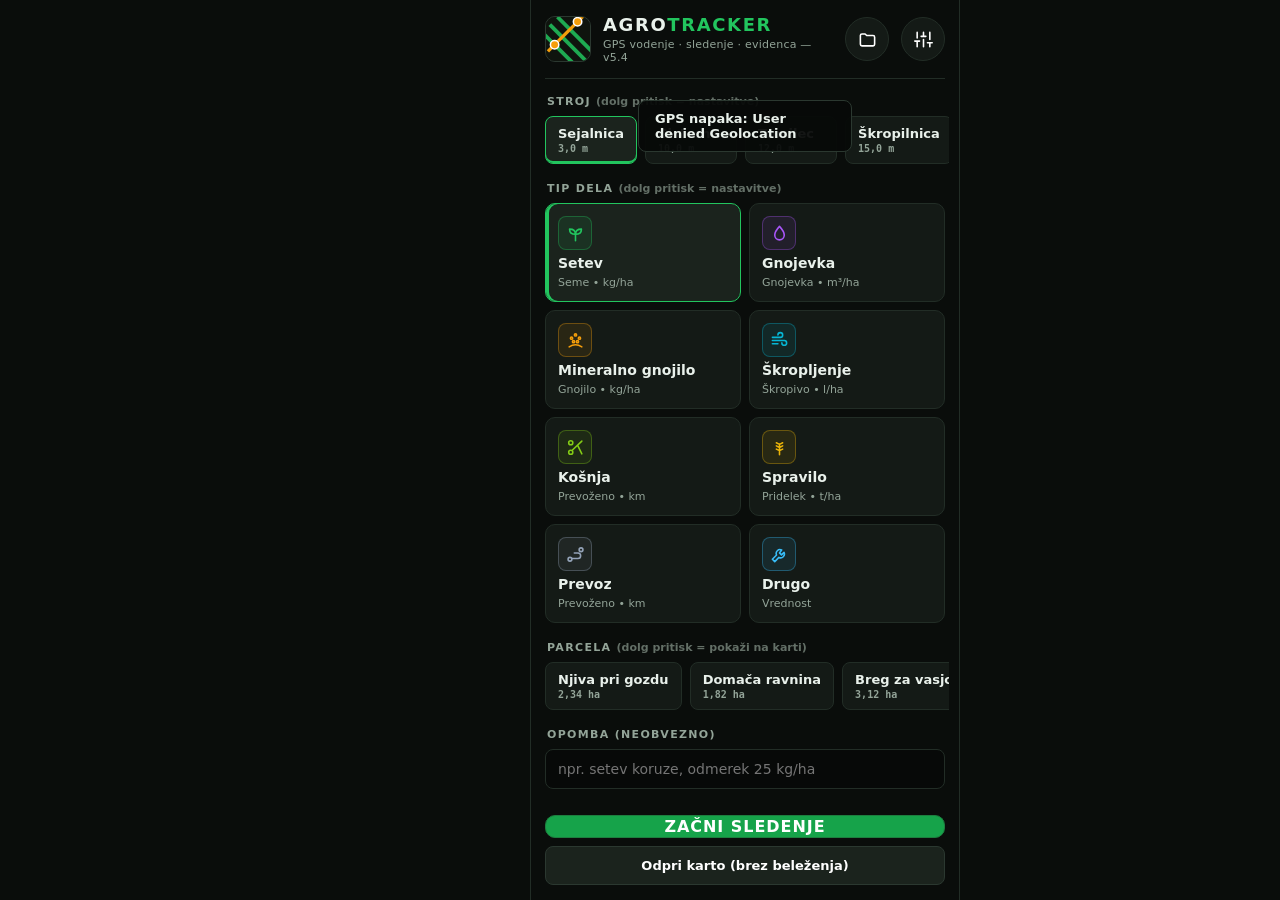
==== index.html @ 85a9ab8a "v5.4: terenski povzetek setve in porabe" ====
<!DOCTYPE html>
<html lang="sl">
<head>
<meta charset="UTF-8" />
<meta name="viewport" content="width=device-width, initial-scale=1, viewport-fit=cover, user-scalable=no" />
<title>AgroTracker</title>
<meta name="theme-color" content="#0a0d0b" />
<meta name="apple-mobile-web-app-capable" content="yes" />
<meta name="apple-mobile-web-app-status-bar-style" content="black-translucent" />
<meta name="apple-mobile-web-app-title" content="AgroTracker" />
<link rel="manifest" href="./manifest.json" />
<link rel="apple-touch-icon" href="./icons/icon-192-v3.png" />
<link rel="stylesheet" href="./vendor/maplibre-gl.css" />
<link rel="stylesheet" href="./css/app.css" />
</head>
<body>
<!-- SVG ikone (inline sprite, stroke 24x24) -->
<svg xmlns="http://www.w3.org/2000/svg" style="display:none" aria-hidden="true">
  <symbol id="i-menu" viewBox="0 0 24 24"><path d="M4 6h16M4 12h16M4 18h16"/></symbol>
  <symbol id="i-x" viewBox="0 0 24 24"><path d="M18 6 6 18M6 6l12 12"/></symbol>
  <symbol id="i-back" viewBox="0 0 24 24"><path d="M19 12H5m7 7-7-7 7-7"/></symbol>
  <symbol id="i-sliders" viewBox="0 0 24 24"><path d="M4 21v-7M4 10V3M12 21v-9M12 8V3M20 21v-5M20 12V3M1 14h6M9 8h6M17 16h6"/></symbol>
  <symbol id="i-folder" viewBox="0 0 24 24"><path d="M3 7a2 2 0 0 1 2-2h4l2 2h8a2 2 0 0 1 2 2v9a2 2 0 0 1-2 2H5a2 2 0 0 1-2-2z"/></symbol>
  <symbol id="i-download" viewBox="0 0 24 24"><path d="M12 3v12m-5-5 5 5 5-5M5 21h14"/></symbol>
  <symbol id="i-crosshair" viewBox="0 0 24 24"><circle cx="12" cy="12" r="7"/><path d="M12 3v4m0 10v4M3 12h4m10 0h4"/></symbol>
  <symbol id="i-globe" viewBox="0 0 24 24"><circle cx="12" cy="12" r="9"/><path d="M3 12h18M12 3a15 15 0 0 1 0 18M12 3a15 15 0 0 0 0 18"/></symbol>
  <symbol id="i-target" viewBox="0 0 24 24"><circle cx="12" cy="12" r="8"/><circle cx="12" cy="12" r="2.5"/></symbol>
  <symbol id="i-sun" viewBox="0 0 24 24"><circle cx="12" cy="12" r="4"/><path d="M12 2v2m0 16v2M2 12h2m16 0h2M4.9 4.9l1.4 1.4m11.4 11.4 1.4 1.4M4.9 19.1l1.4-1.4M17.7 6.3l1.4-1.4"/></symbol>
  <symbol id="i-sprout" viewBox="0 0 24 24"><path d="M12 21v-8"/><path d="M12 13c0-4.4-3.1-6.5-7.5-6.5C4.5 11 7.6 13 12 13z"/><path d="M12 13c0-4.4 3.1-6.5 7.5-6.5C19.5 11 16.4 13 12 13z"/></symbol>
  <symbol id="i-droplet" viewBox="0 0 24 24"><path d="M12 3s6 6.5 6 11a6 6 0 0 1-12 0c0-4.5 6-11 6-11z"/></symbol>
  <symbol id="i-scatter" viewBox="0 0 24 24"><path d="M4 20c5-3.2 11-3.2 16 0"/><circle cx="7" cy="9" r="1.4"/><circle cx="12" cy="5" r="1.4"/><circle cx="17" cy="9" r="1.4"/><circle cx="9.5" cy="13.5" r="1.4"/><circle cx="14.5" cy="13.5" r="1.4"/></symbol>
  <symbol id="i-wind" viewBox="0 0 24 24"><path d="M3 8h10a3 3 0 1 0-3-3M3 12h15a3 3 0 1 1-3 3M3 16h7"/></symbol>
  <symbol id="i-scissors" viewBox="0 0 24 24"><circle cx="6" cy="6" r="2.6"/><circle cx="6" cy="18" r="2.6"/><path d="M20 4 8.2 15.1M14.6 9.1 20 20"/></symbol>
  <symbol id="i-wheat" viewBox="0 0 24 24"><path d="M12 21V8M12 8 8 6m4 2 4-2M12 12l-4-2m4 2 4-2M12 16l-4-2m4 2 4-2"/></symbol>
  <symbol id="i-route" viewBox="0 0 24 24"><circle cx="5" cy="18" r="2.4"/><circle cx="19" cy="6" r="2.4"/><path d="M7.2 17H15a3.5 3.5 0 0 0 0-7h-4.5"/></symbol>
  <symbol id="i-wrench" viewBox="0 0 24 24"><path d="M14.7 6.3a4.8 4.8 0 0 0-6.4 6.4L3 18l3 3 5.3-5.3a4.8 4.8 0 0 0 6.4-6.4l-3.2 3.2-2.5-2.5z"/></symbol>
</svg>
<div id="app">

  <!-- ========== HOME VIEW ========== -->
  <section id="view-home" class="view active">
    <div class="home-header">
      <div class="home-logo" aria-hidden="true">
        <svg viewBox="0 0 46 46" xmlns="http://www.w3.org/2000/svg">
          <rect width="46" height="46" fill="#10150f"/>
          <g stroke="#22c55e" stroke-width="4" opacity=".85">
            <line x1="-4" y1="16" x2="30" y2="50"/>
            <line x1="4"  y1="8"  x2="42" y2="46"/>
            <line x1="12" y1="0"  x2="50" y2="38"/>
          </g>
          <line x1="2" y1="36" x2="40" y2="-2" stroke="#f59e0b" stroke-width="3.4"/>
          <circle cx="9"  cy="29" r="4.4" fill="#f59e0b" stroke="#fff" stroke-width="1.6"/>
          <circle cx="33" cy="5"  r="4.4" fill="#f59e0b" stroke="#fff" stroke-width="1.6"/>
        </svg>
      </div>
      <div style="flex:1">
        <div class="home-title">AGRO<em>TRACKER</em></div>
        <div class="home-sub">GPS vodenje · sledenje · evidenca — v5.4</div>
      </div>
      <button class="iconbtn circle" id="homeHistoryBtn" title="Zgodovina"><svg class="icon"><use href="#i-folder"/></svg></button>
      <button class="iconbtn circle" id="homeSettingsBtn" title="Nastavitve"><svg class="icon"><use href="#i-sliders"/></svg></button>
    </div>

    <div class="section">
      <div class="section-label">Stroj <span class="lp-hint">(dolg pritisk = nastavitve)</span></div>
      <div class="picker-row" id="machineRow"></div>
    </div>

    <div class="section">
      <div class="section-label">Tip dela <span class="lp-hint">(dolg pritisk = nastavitve)</span></div>
      <div class="op-grid" id="opGrid"></div>
    </div>

    <div class="section">
      <div class="section-label">Parcela <span class="lp-hint">(dolg pritisk = pokaži na karti)</span></div>
      <div class="picker-row" id="parcelRow"></div>
    </div>

    <div class="section">
      <div class="section-label">Opomba (neobvezno)</div>
      <input type="text" id="homeNote" placeholder="npr. setev koruze, odmerek 25 kg/ha" />
    </div>

    <button class="start-btn" id="homeStartBtn">Začni sledenje</button>
    <button class="minibtn" id="homeMapBtn" style="width:100%;margin-top:8px">Odpri karto (brez beleženja)</button>

    <div class="section" style="margin-top:20px" id="seasonSection">
      <div class="section-label">Sezona <span id="seasonYear"></span></div>
      <div class="season-grid" id="seasonGrid"><div class="empty-state small">Še ni podatkov.</div></div>
    </div>

    <div class="section">
      <div class="section-label">Hitro</div>
      <div class="quick-actions">
        <button class="quick-btn" id="homeHistoryBtn2"><svg class="icon"><use href="#i-folder"/></svg><span>Zgodovina</span></button>
        <button class="quick-btn" id="homeSettingsBtn2"><svg class="icon"><use href="#i-sliders"/></svg><span>Nastavitve</span></button>
        <button class="quick-btn" id="homeInstallBtn"><svg class="icon"><use href="#i-download"/></svg><span>Namesti</span></button>
      </div>
    </div>
  </section>

  <!-- ========== MAP VIEW ========== -->
  <section id="view-map" class="view">
    <div id="map"></div>

    <button class="iconbtn glass" id="mapMenuBtn" style="position:absolute;left:8px;top:calc(env(safe-area-inset-top,0px) + 8px);z-index:12"><svg class="icon"><use href="#i-menu"/></svg></button>

    <!-- HUD: tekst z obrobo direktno čez mapo (brez okvirjev) -->
    <div class="hud hud-top">
      <div class="hud-big">
        <span id="speedVal">0,0</span><small>km/h</small>
        <span class="hud-gap"></span>
        <span id="doneVal">0,000</span><small>ha</small>
      </div>
      <div class="hud-line"><span id="mapParcelName">—</span></div>
      <div class="hud-line sm"><span id="mapMachineName">—</span> <span id="setTarget" class="hud-stat ok"></span> <span id="rxTarget" class="hud-stat warn"></span></div>
      <div class="hud-line sm field-summary" id="fieldSummary">—</div>
      <div class="hud-line tiny">
        <span id="gpsPill" class="hud-stat">Brez GPS</span><span class="hud-dot">·</span><span id="blePill" class="hud-stat">Brez stroja</span><span class="hud-dot">·</span><span id="onlinePill" class="hud-stat">—</span><span class="hud-dot">·</span><span id="trackingBadge" class="hud-stat off">Ustavljeno</span>
      </div>
    </div>

    <!-- Lightbar — AB vodenje (viden samo, ko je AB linija nastavljena) -->
    <div id="lightbar" class="lightbar glass">
      <div class="lb-dots left" id="lbDotsL"></div>
      <div class="lb-center">
        <div class="lb-steer" id="lbSteer">●</div>
        <div class="lb-xteval"><span id="lbXte">0</span><span class="lb-unit" id="lbUnit">cm</span></div>
        <div class="lb-linenum" id="lbLine">AB</div>
      </div>
      <div class="lb-dots right" id="lbDotsR"></div>
    </div>

    <div class="sidecontrols">
      <button class="iconbtn glass" id="mapCenterBtn" title="Centriraj na vozilo (beleženje teče vedno)"><svg class="icon"><use href="#i-crosshair"/></svg></button>
      <button class="iconbtn glass" id="mapTerrainBtn" title="Satelit / zemljevid"><svg class="icon"><use href="#i-globe"/></svg></button>
      <button class="iconbtn glass ab" id="map3dBtn" title="2D / 3D teren">3D</button>
      <button class="iconbtn glass ab" id="mapAbBtn" title="AB vodilna linija">A·B</button>
    </div>

    <!-- spodnja statistika kot tekst čez mapo -->
    <div class="hud hud-bottom">
      <div class="hud-line sm">
        <span id="pctVal">—</span><span class="hud-dot">·</span>preostalo <span id="remainVal">—</span> ha<span class="hud-dot">·</span>še ~<span id="etaVal">—</span><span class="hud-dot">·</span>storilnost <span id="workRateVal">—</span> ha/h<span class="hud-dot">·</span><span id="durVal">0s</span><span class="hud-dot">·</span><span id="widthVal">3,0</span> m<span class="hud-dot">·</span>GPS <span id="gpsAccuracy">—</span>
      </div>
    </div>

    <div class="map-actions">
      <button id="startBtn" class="bigbtn primary">Začni</button>
      <button id="pauseBtn" class="bigbtn pauseb" disabled>Pavza</button>
      <button id="stopBtn"  class="bigbtn stop"   disabled>Shrani</button>
    </div>

    <!-- Drawer -->
    <div id="drawerScrim"></div>
    <aside id="drawer">
      <div class="drawer-inner glass">
        <div class="rowline" style="margin:0 0 14px">
          <div style="font-size:18px;font-weight:800">Meni</div>
          <button class="iconbtn" id="drawerCloseBtn"><svg class="icon"><use href="#i-x"/></svg></button>
        </div>

        <div class="card">
          <h3>Trenutno</h3>
          <div class="rowline"><span class="small muted">Delo</span><strong id="drawerOp">—</strong></div>
          <div class="rowline"><span class="small muted">Stroj</span><strong id="drawerMachine">—</strong></div>
          <div class="rowline"><span class="small muted">Parcela</span><strong id="drawerParcel">—</strong></div>
          <div class="rowline"><span class="small muted">Širina</span><strong id="drawerWidth">—</strong></div>
          <div class="rowline"><span class="small muted">GPS vir</span><strong id="drawerGpsSource">—</strong></div>
          <div class="rowline"><span class="small muted" id="flowLabel">Dejanski odmerek</span><strong><span id="flowVal">—</span></strong></div>
          <div class="rowline"><span class="small muted">Porabljeno</span><strong><span id="drawerApplied">—</span></strong></div>
          <div class="rowline"><span class="small muted">Obrati (CAN)</span><strong><span id="rpmVal">—</span></strong></div>
          <div class="rowline"><span class="small muted">Poraba (CAN)</span><strong><span id="fuelLhVal">—</span></strong></div>
        </div>

        <div class="card">
          <h3>ESP32 (BLE)</h3>
          <div class="hint">Povezava na stroj preko modula ESP32. Zahteva Chrome na Androidu.</div>
          <div id="drawerBleUnsupported" class="note" style="display:none;margin-bottom:8px;color:var(--warn)">Brskalnik ne podpira Web Bluetooth.</div>
          <div class="rowline"><span class="small muted">Stanje</span><strong id="drawerBleStatus">ni povezano</strong></div>
          <button class="minibtn" id="drawerBleBtn" style="width:100%">Poveži</button>
        </div>

        <div class="card">
          <h3>GPS vir</h3>
          <div id="drawerGpsRadios">
            <label class="toggle"><span>Telefon (navadni GPS)</span><input type="radio" name="drawerGpsSrc" value="phone"></label>
            <label class="toggle"><span>ESP32 (prek BLE)</span><input type="radio" name="drawerGpsSrc" value="ble"></label>
            <label class="toggle"><span>Simulacija (vlečenje)</span><input type="radio" name="drawerGpsSrc" value="sim"></label>
          </div>
        </div>

        <div class="card">
          <h3>Parametri</h3>
          <div class="rowline"><span>Hitrost simulacije</span><strong><span id="drawerSimSpeedLabel">8</span> km/h</strong></div>
          <input type="range" id="drawerSimSpeed" min="2" max="20" step="1" value="8" />
          <div class="rowline tall"><span>Prosojnost barvanja</span><strong id="drawerOpacityLabel">0.38</strong></div>
          <input type="range" id="drawerOpacity" min="0.10" max="0.80" step="0.02" value="0.38" />
          <div class="rowline tall"><span>Preglasi širino (m)</span></div>
          <input type="number" id="drawerWidthOverride" min="0.5" max="30" step="0.1" placeholder="samodejno" />
          <label class="toggle" style="margin-top:10px"><span>Zvočni pisk ob odklonu</span><input type="checkbox" id="drawerGuideBeep"></label>
          <label class="toggle"><span>Dnevni način (svetla tema)</span><input type="checkbox" id="drawerDayMode"></label>
        </div>

        <div class="card">
          <h3>Akcije</h3>
          <div class="btn-row">
            <button class="minibtn" id="drawerAreaBtn">Analiza območja</button>
            <button class="minibtn" id="drawerAddGerkBtn">Dodaj GERK tukaj</button>
            <button class="minibtn" id="drawerClearBtn">Počisti barvanje</button>
            <button class="minibtn" id="drawerGoHome">Domov</button>
            <button class="minibtn" id="drawerToHistory">Zgodovina</button>
            <button class="minibtn" id="drawerToSettings">Nastavitve</button>
          </div>
        </div>
      </div>
    </aside>
  </section>

  <!-- ========== HISTORY VIEW ========== -->
  <section id="view-history" class="view">
    <div class="nav-back">
      <button class="iconbtn" id="historyBackBtn"><svg class="icon"><use href="#i-back"/></svg></button>
      <div class="title">Zgodovina opravil</div>
      <button class="iconbtn" id="historyExportAllBtn" title="Izvozi vse"><svg class="icon"><use href="#i-download"/></svg></button>
    </div>
    <div class="history-tools">
      <select id="historyParcelFilter"><option value="">Vse parcele</option></select>
      <div class="history-summary" id="historySummary">—</div>
    </div>
    <button class="minibtn" id="historyParcelExportBtn" style="display:none;width:100%;margin-bottom:10px">Izvozi poročilo parcele (GeoJSON z odmerki)</button>
    <div class="session-list" id="historyList"></div>
  </section>

  <!-- ========== SETTINGS VIEW ========== -->
  <section id="view-settings" class="view">
    <div class="nav-back">
      <button class="iconbtn" id="settingsBackBtn"><svg class="icon"><use href="#i-back"/></svg></button>
      <div class="title">Nastavitve</div>
      <div style="width:40px"></div>
    </div>

    <div class="card">
      <h3>Parcele (GERK)</h3>
      <div class="hint">Vpiši svoj KMG-MID in uvozi GERK datoteko območja (izdela jo <code>tools/gerk_extract.py &lt;KMG-MID&gt; --obmocje-km 5</code> iz uradnih javnih podatkov MKGP). Tvoje parcele se vnesejo same, ostale čakajo v knjižnici — ko stojiš na njivi, jih app ponudi po GPS.</div>
      <div class="rowline tall"><span>KMG-MID</span></div>
      <input type="text" id="settingsKmgMid" inputmode="numeric" placeholder="npr. 100123456" />
      <div class="rowline"><span class="small muted">Moje parcele</span><strong id="settingsParcelsCount">—</strong></div>
      <div class="rowline"><span class="small muted">GERK knjižnica območja</span><strong id="settingsGerkLibCount">—</strong></div>
      <input type="file" id="fileImport" accept=".geojson,.json,application/geo+json,application/json" style="display:none">
      <input type="file" id="fileImportGerk" accept=".geojson,.json,application/geo+json,application/json" style="display:none">
      <div class="btn-row">
        <button class="minibtn" id="settingsFetchGerkBtn">Prenesi po MID-u (samodejno)</button>
        <button class="minibtn" id="settingsImportGerkBtn">Uvozi GERK datoteko</button>
        <button class="minibtn" id="settingsImportBtn">Uvozi navaden GeoJSON</button>
        <button class="minibtn danger" id="settingsClearGerkLibBtn">Izbriši knjižnico</button>
        <button class="minibtn danger" id="settingsClearParcelsBtn">Izbriši vse parcele</button>
      </div>
    </div>

    <div class="card">
      <h3>Operacije</h3>
      <div class="hint">Poleg vgrajenih lahko dodaš svoje tipe dela (ime, enota, barva, način barvanja).</div>
      <div id="settingsOpsList"></div>
      <button class="minibtn" id="settingsAddOpBtn" style="width:100%;margin-top:8px">Dodaj operacijo</button>
    </div>

    <div class="card">
      <h3>Stroji</h3>
      <div class="hint">Širina, lastna cena (€/h, €/ha, gorivo) in storitvena cena — za izračun stroškov in vrednosti opravljenega dela. Tap na stroj za statistiko.</div>
      <div id="settingsMachinesList"></div>
      <button class="minibtn" id="settingsAddMachineBtn" style="width:100%;margin-top:8px">Dodaj stroj / vozilo</button>
    </div>

    <div class="card">
      <h3>Sloji (analize prsti, predpisne karte)</h3>
      <div class="hint">Uvozi GeoJSON s številčno lastnostjo (pH, P, K, odmerek ...). Prikaže se kot barvna lestvica na karti. "Predpisna karta" med delom v HUD kaže ciljni odmerek cone in ga pošlje modulu.</div>
      <input type="file" id="fileImportLayer" accept=".geojson,.json" style="display:none">
      <div id="settingsLayersList"></div>
      <button class="minibtn" id="settingsImportLayerBtn" style="width:100%;margin-top:8px">Uvozi sloj (GeoJSON)</button>
    </div>

    <div class="card">
      <h3>Prikaz</h3>
      <label class="toggle"><span>Dnevni način (svetla tema za sonce)</span><input type="checkbox" id="settingsDayMode"></label>
    </div>

    <div class="card">
      <h3>GPS</h3>
      <div id="settingsGpsRadios">
        <label class="toggle"><span>Telefon</span><input type="radio" name="settingsGpsSrc" value="phone"></label>
        <label class="toggle"><span>ESP32 (BLE)</span><input type="radio" name="settingsGpsSrc" value="ble"></label>
        <label class="toggle"><span>Simulacija</span><input type="radio" name="settingsGpsSrc" value="sim"></label>
      </div>
      <label class="toggle"><span>Samodejno izberi parcelo po GPS</span><input type="checkbox" id="settingsAutoParcel"></label>
    </div>

    <div class="card">
      <h3>BLE povezava</h3>
      <div class="hint">Modul ESP32 na stroju pošilja telemetrijo.</div>
      <div class="rowline"><span class="small muted">Stanje</span><strong id="settingsBleStatus">—</strong></div>
      <button class="minibtn" id="settingsBleBtn" style="width:100%">Poveži</button>
      <label class="toggle" style="margin-top:10px"><span>Uporabi "aktiven" signal stroja (iz BLE)</span><input type="checkbox" id="settingsUseBleActive"></label>
      <label class="toggle"><span>Uporabi širino iz BLE (če jo pošilja)</span><input type="checkbox" id="settingsUseBleWidth"></label>
    </div>

    <div class="card">
      <h3>Offline (brez signala)</h3>
      <div class="hint">Predprenesi karto za vse parcele, da bo na voljo brez interneta. Najbolje narediš doma na WiFi.</div>
      <div class="rowline"><span class="small muted">Trenutna povezava</span><strong id="settingsOnlineStatus">—</strong></div>
      <div class="rowline"><span class="small muted">Predpreneseni tile-i</span><strong id="settingsTilesCount">—</strong></div>
      <div class="btn-row">
        <button class="minibtn" id="settingsPrewarmBtn">Predprenesi za parcele</button>
        <button class="minibtn danger" id="settingsClearTilesBtn">Izbriši tile cache</button>
      </div>
    </div>

    <div class="card">
      <h3>Podatki</h3>
      <div class="rowline"><span class="small muted">Seje</span><strong id="settingsSessionsCount">—</strong></div>
      <div class="rowline"><span class="small muted">Zasedenost</span><strong id="settingsStorageUsage">—</strong></div>
      <div class="hint" style="margin-top:8px">Izvozi vsebujejo GERK_PID — evidenca je uporabna v drugih programih (dnevnik gnojenja, FADN ipd.).</div>
      <div class="btn-row">
        <button class="minibtn" id="settingsExportAllBtn">Backup vseh sej</button>
        <button class="minibtn" id="settingsExportCsvBtn">Izvoz CSV (evidenca)</button>
        <button class="minibtn danger" id="settingsResetSettingsBtn">Resetiraj nastavitve</button>
      </div>
    </div>

    <div class="card">
      <h3>O aplikaciji</h3>
      <div class="note">
        AgroTracker v5.4 — GPS vodenje (AB linije + lightbar), 2D/3D karta s terenom, sledenje obdelanim površinam in GERK evidenca opravil.<br>
        Povezava z ESP32 modulom preko Web Bluetooth.<br><br>
        <strong>Brskalnik:</strong> <span id="settingsBrowser" class="small muted"></span><br>
        <strong>Nameščeno:</strong> <span id="settingsCacheVer" class="small muted">—</span>
      </div>
      <button class="minibtn" id="settingsUpdateBtn" style="width:100%;margin-top:10px">Preveri posodobitev</button>
    </div>
  </section>

  <div style="display:none"><div id="progressFill"></div><span id="machineState"></span></div>

  <!-- ========== TOAST, MODAL, DIALOG ========== -->
  <div id="toast" class="toast">Pripravljeno</div>

  <div id="modalScrim" class="modal-scrim">
    <div class="modal glass">
      <div class="rowline" style="margin:0">
        <h2>Podrobnosti</h2>
        <button class="iconbtn" id="modalCloseBtn"><svg class="icon"><use href="#i-x"/></svg></button>
      </div>
      <div class="modal-body" id="modalBody"></div>
    </div>
  </div>

  <div id="dlgScrim" class="modal-scrim">
    <div class="modal dlg">
      <div class="dlg-title" id="dlgTitle">Potrditev</div>
      <div class="dlg-msg" id="dlgMsg"></div>
      <div class="dlg-actions">
        <button class="minibtn" id="dlgCancel">Prekliči</button>
        <button class="minibtn" id="dlgOk">V redu</button>
      </div>
    </div>
  </div>

</div>

<script src="./vendor/maplibre-gl.js"></script>
<script type="module" src="./js/app.js"></script>
</body>
</html>
---- vendor/maplibre-gl.css ----
.maplibregl-map{font:12px/20px Helvetica Neue,Arial,Helvetica,sans-serif;overflow:hidden;position:relative;-webkit-tap-highlight-color:rgb(0 0 0/0)}.maplibregl-canvas{left:0;position:absolute;top:0}.maplibregl-map:fullscreen{height:100%;width:100%}.maplibregl-ctrl-group button.maplibregl-ctrl-compass{touch-action:none}.maplibregl-canvas-container.maplibregl-interactive,.maplibregl-ctrl-group button.maplibregl-ctrl-compass{cursor:grab;-webkit-user-select:none;-moz-user-select:none;user-select:none}.maplibregl-canvas-container.maplibregl-interactive.maplibregl-track-pointer{cursor:pointer}.maplibregl-canvas-container.maplibregl-interactive:active,.maplibregl-ctrl-group button.maplibregl-ctrl-compass:active{cursor:grabbing}.maplibregl-canvas-container.maplibregl-touch-zoom-rotate,.maplibregl-canvas-container.maplibregl-touch-zoom-rotate .maplibregl-canvas{touch-action:pan-x pan-y}.maplibregl-canvas-container.maplibregl-touch-drag-pan,.maplibregl-canvas-container.maplibregl-touch-drag-pan .maplibregl-canvas{touch-action:pinch-zoom}.maplibregl-canvas-container.maplibregl-touch-zoom-rotate.maplibregl-touch-drag-pan,.maplibregl-canvas-container.maplibregl-touch-zoom-rotate.maplibregl-touch-drag-pan .maplibregl-canvas{touch-action:none}.maplibregl-canvas-container.maplibregl-touch-drag-pan.maplibregl-cooperative-gestures,.maplibregl-canvas-container.maplibregl-touch-drag-pan.maplibregl-cooperative-gestures .maplibregl-canvas{touch-action:pan-x pan-y}.maplibregl-ctrl-bottom-left,.maplibregl-ctrl-bottom-right,.maplibregl-ctrl-top-left,.maplibregl-ctrl-top-right{pointer-events:none;position:absolute;z-index:2}.maplibregl-ctrl-top-left{left:0;top:0}.maplibregl-ctrl-top-right{right:0;top:0}.maplibregl-ctrl-bottom-left{bottom:0;left:0}.maplibregl-ctrl-bottom-right{bottom:0;right:0}.maplibregl-ctrl{clear:both;pointer-events:auto;transform:translate(0)}.maplibregl-ctrl-top-left .maplibregl-ctrl{float:left;margin:10px 0 0 10px}.maplibregl-ctrl-top-right .maplibregl-ctrl{float:right;margin:10px 10px 0 0}.maplibregl-ctrl-bottom-left .maplibregl-ctrl{float:left;margin:0 0 10px 10px}.maplibregl-ctrl-bottom-right .maplibregl-ctrl{float:right;margin:0 10px 10px 0}.maplibregl-ctrl-group{background:#fff;border-radius:4px}.maplibregl-ctrl-group:not(:empty){box-shadow:0 0 0 2px rgba(0,0,0,.1)}@media (forced-colors:active){.maplibregl-ctrl-group:not(:empty){box-shadow:0 0 0 2px ButtonText}}.maplibregl-ctrl-group button{background-color:transparent;border:0;box-sizing:border-box;cursor:pointer;display:block;height:29px;outline:none;padding:0;width:29px}.maplibregl-ctrl-group button+button{border-top:1px solid #ddd}.maplibregl-ctrl button .maplibregl-ctrl-icon{background-position:50%;background-repeat:no-repeat;display:block;height:100%;width:100%}@media (forced-colors:active){.maplibregl-ctrl-icon{background-color:transparent}.maplibregl-ctrl-group button+button{border-top:1px solid ButtonText}}.maplibregl-ctrl button::-moz-focus-inner{border:0;padding:0}.maplibregl-ctrl-attrib-button:focus,.maplibregl-ctrl-group button:focus{box-shadow:0 0 2px 2px #0096ff}.maplibregl-ctrl button:disabled{cursor:not-allowed}.maplibregl-ctrl button:disabled .maplibregl-ctrl-icon{opacity:.25}@media (hover:hover){.maplibregl-ctrl button:not(:disabled):hover{background-color:rgb(0 0 0/5%)}}.maplibregl-ctrl button:not(:disabled):active{background-color:rgb(0 0 0/5%)}.maplibregl-ctrl-group button:focus:focus-visible{box-shadow:0 0 2px 2px #0096ff}.maplibregl-ctrl-group button:focus:not(:focus-visible){box-shadow:none}.maplibregl-ctrl-group button:focus:first-child{border-radius:4px 4px 0 0}.maplibregl-ctrl-group button:focus:last-child{border-radius:0 0 4px 4px}.maplibregl-ctrl-group button:focus:only-child{border-radius:inherit}.maplibregl-ctrl button.maplibregl-ctrl-zoom-out .maplibregl-ctrl-icon{background-image:url("data:image/svg+xml;charset=utf-8,%3Csvg xmlns='http://www.w3.org/2000/svg' width='29' height='29' fill='%23333' viewBox='0 0 29 29'%3E%3Cpath d='M10 13c-.75 0-1.5.75-1.5 1.5S9.25 16 10 16h9c.75 0 1.5-.75 1.5-1.5S19.75 13 19 13z'/%3E%3C/svg%3E")}.maplibregl-ctrl button.maplibregl-ctrl-zoom-in .maplibregl-ctrl-icon{background-image:url("data:image/svg+xml;charset=utf-8,%3Csvg xmlns='http://www.w3.org/2000/svg' width='29' height='29' fill='%23333' viewBox='0 0 29 29'%3E%3Cpath d='M14.5 8.5c-.75 0-1.5.75-1.5 1.5v3h-3c-.75 0-1.5.75-1.5 1.5S9.25 16 10 16h3v3c0 .75.75 1.5 1.5 1.5S16 19.75 16 19v-3h3c.75 0 1.5-.75 1.5-1.5S19.75 13 19 13h-3v-3c0-.75-.75-1.5-1.5-1.5'/%3E%3C/svg%3E")}@media (forced-colors:active){.maplibregl-ctrl button.maplibregl-ctrl-zoom-out .maplibregl-ctrl-icon{background-image:url("data:image/svg+xml;charset=utf-8,%3Csvg xmlns='http://www.w3.org/2000/svg' width='29' height='29' fill='%23fff' viewBox='0 0 29 29'%3E%3Cpath d='M10 13c-.75 0-1.5.75-1.5 1.5S9.25 16 10 16h9c.75 0 1.5-.75 1.5-1.5S19.75 13 19 13z'/%3E%3C/svg%3E")}.maplibregl-ctrl button.maplibregl-ctrl-zoom-in .maplibregl-ctrl-icon{background-image:url("data:image/svg+xml;charset=utf-8,%3Csvg xmlns='http://www.w3.org/2000/svg' width='29' height='29' fill='%23fff' viewBox='0 0 29 29'%3E%3Cpath d='M14.5 8.5c-.75 0-1.5.75-1.5 1.5v3h-3c-.75 0-1.5.75-1.5 1.5S9.25 16 10 16h3v3c0 .75.75 1.5 1.5 1.5S16 19.75 16 19v-3h3c.75 0 1.5-.75 1.5-1.5S19.75 13 19 13h-3v-3c0-.75-.75-1.5-1.5-1.5'/%3E%3C/svg%3E")}}@media (forced-colors:active) and (prefers-color-scheme:light){.maplibregl-ctrl button.maplibregl-ctrl-zoom-out .maplibregl-ctrl-icon{background-image:url("data:image/svg+xml;charset=utf-8,%3Csvg xmlns='http://www.w3.org/2000/svg' width='29' height='29' viewBox='0 0 29 29'%3E%3Cpath d='M10 13c-.75 0-1.5.75-1.5 1.5S9.25 16 10 16h9c.75 0 1.5-.75 1.5-1.5S19.75 13 19 13z'/%3E%3C/svg%3E")}.maplibregl-ctrl button.maplibregl-ctrl-zoom-in .maplibregl-ctrl-icon{background-image:url("data:image/svg+xml;charset=utf-8,%3Csvg xmlns='http://www.w3.org/2000/svg' width='29' height='29' viewBox='0 0 29 29'%3E%3Cpath d='M14.5 8.5c-.75 0-1.5.75-1.5 1.5v3h-3c-.75 0-1.5.75-1.5 1.5S9.25 16 10 16h3v3c0 .75.75 1.5 1.5 1.5S16 19.75 16 19v-3h3c.75 0 1.5-.75 1.5-1.5S19.75 13 19 13h-3v-3c0-.75-.75-1.5-1.5-1.5'/%3E%3C/svg%3E")}}.maplibregl-ctrl button.maplibregl-ctrl-fullscreen .maplibregl-ctrl-icon{background-image:url("data:image/svg+xml;charset=utf-8,%3Csvg xmlns='http://www.w3.org/2000/svg' width='29' height='29' fill='%23333' viewBox='0 0 29 29'%3E%3Cpath d='M24 16v5.5c0 1.75-.75 2.5-2.5 2.5H16v-1l3-1.5-4-5.5 1-1 5.5 4 1.5-3zM6 16l1.5 3 5.5-4 1 1-4 5.5 3 1.5v1H7.5C5.75 24 5 23.25 5 21.5V16zm7-11v1l-3 1.5 4 5.5-1 1-5.5-4L6 13H5V7.5C5 5.75 5.75 5 7.5 5zm11 2.5c0-1.75-.75-2.5-2.5-2.5H16v1l3 1.5-4 5.5 1 1 5.5-4 1.5 3h1z'/%3E%3C/svg%3E")}.maplibregl-ctrl button.maplibregl-ctrl-shrink .maplibregl-ctrl-icon{background-image:url("data:image/svg+xml;charset=utf-8,%3Csvg xmlns='http://www.w3.org/2000/svg' width='29' height='29' viewBox='0 0 29 29'%3E%3Cpath d='M18.5 16c-1.75 0-2.5.75-2.5 2.5V24h1l1.5-3 5.5 4 1-1-4-5.5 3-1.5v-1zM13 18.5c0-1.75-.75-2.5-2.5-2.5H5v1l3 1.5L4 24l1 1 5.5-4 1.5 3h1zm3-8c0 1.75.75 2.5 2.5 2.5H24v-1l-3-1.5L25 5l-1-1-5.5 4L17 5h-1zM10.5 13c1.75 0 2.5-.75 2.5-2.5V5h-1l-1.5 3L5 4 4 5l4 5.5L5 12v1z'/%3E%3C/svg%3E")}@media (forced-colors:active){.maplibregl-ctrl button.maplibregl-ctrl-fullscreen .maplibregl-ctrl-icon{background-image:url("data:image/svg+xml;charset=utf-8,%3Csvg xmlns='http://www.w3.org/2000/svg' width='29' height='29' fill='%23fff' viewBox='0 0 29 29'%3E%3Cpath d='M24 16v5.5c0 1.75-.75 2.5-2.5 2.5H16v-1l3-1.5-4-5.5 1-1 5.5 4 1.5-3zM6 16l1.5 3 5.5-4 1 1-4 5.5 3 1.5v1H7.5C5.75 24 5 23.25 5 21.5V16zm7-11v1l-3 1.5 4 5.5-1 1-5.5-4L6 13H5V7.5C5 5.75 5.75 5 7.5 5zm11 2.5c0-1.75-.75-2.5-2.5-2.5H16v1l3 1.5-4 5.5 1 1 5.5-4 1.5 3h1z'/%3E%3C/svg%3E")}.maplibregl-ctrl button.maplibregl-ctrl-shrink .maplibregl-ctrl-icon{background-image:url("data:image/svg+xml;charset=utf-8,%3Csvg xmlns='http://www.w3.org/2000/svg' width='29' height='29' fill='%23fff' viewBox='0 0 29 29'%3E%3Cpath d='M18.5 16c-1.75 0-2.5.75-2.5 2.5V24h1l1.5-3 5.5 4 1-1-4-5.5 3-1.5v-1zM13 18.5c0-1.75-.75-2.5-2.5-2.5H5v1l3 1.5L4 24l1 1 5.5-4 1.5 3h1zm3-8c0 1.75.75 2.5 2.5 2.5H24v-1l-3-1.5L25 5l-1-1-5.5 4L17 5h-1zM10.5 13c1.75 0 2.5-.75 2.5-2.5V5h-1l-1.5 3L5 4 4 5l4 5.5L5 12v1z'/%3E%3C/svg%3E")}}@media (forced-colors:active) and (prefers-color-scheme:light){.maplibregl-ctrl button.maplibregl-ctrl-fullscreen .maplibregl-ctrl-icon{background-image:url("data:image/svg+xml;charset=utf-8,%3Csvg xmlns='http://www.w3.org/2000/svg' width='29' height='29' viewBox='0 0 29 29'%3E%3Cpath d='M24 16v5.5c0 1.75-.75 2.5-2.5 2.5H16v-1l3-1.5-4-5.5 1-1 5.5 4 1.5-3zM6 16l1.5 3 5.5-4 1 1-4 5.5 3 1.5v1H7.5C5.75 24 5 23.25 5 21.5V16zm7-11v1l-3 1.5 4 5.5-1 1-5.5-4L6 13H5V7.5C5 5.75 5.75 5 7.5 5zm11 2.5c0-1.75-.75-2.5-2.5-2.5H16v1l3 1.5-4 5.5 1 1 5.5-4 1.5 3h1z'/%3E%3C/svg%3E")}.maplibregl-ctrl button.maplibregl-ctrl-shrink .maplibregl-ctrl-icon{background-image:url("data:image/svg+xml;charset=utf-8,%3Csvg xmlns='http://www.w3.org/2000/svg' width='29' height='29' viewBox='0 0 29 29'%3E%3Cpath d='M18.5 16c-1.75 0-2.5.75-2.5 2.5V24h1l1.5-3 5.5 4 1-1-4-5.5 3-1.5v-1zM13 18.5c0-1.75-.75-2.5-2.5-2.5H5v1l3 1.5L4 24l1 1 5.5-4 1.5 3h1zm3-8c0 1.75.75 2.5 2.5 2.5H24v-1l-3-1.5L25 5l-1-1-5.5 4L17 5h-1zM10.5 13c1.75 0 2.5-.75 2.5-2.5V5h-1l-1.5 3L5 4 4 5l4 5.5L5 12v1z'/%3E%3C/svg%3E")}}.maplibregl-ctrl button.maplibregl-ctrl-compass .maplibregl-ctrl-icon{background-image:url("data:image/svg+xml;charset=utf-8,%3Csvg xmlns='http://www.w3.org/2000/svg' width='29' height='29' fill='%23333' viewBox='0 0 29 29'%3E%3Cpath d='m10.5 14 4-8 4 8z'/%3E%3Cpath fill='%23ccc' d='m10.5 16 4 8 4-8z'/%3E%3C/svg%3E")}@media (forced-colors:active){.maplibregl-ctrl button.maplibregl-ctrl-compass .maplibregl-ctrl-icon{background-image:url("data:image/svg+xml;charset=utf-8,%3Csvg xmlns='http://www.w3.org/2000/svg' width='29' height='29' fill='%23fff' viewBox='0 0 29 29'%3E%3Cpath d='m10.5 14 4-8 4 8z'/%3E%3Cpath fill='%23ccc' d='m10.5 16 4 8 4-8z'/%3E%3C/svg%3E")}}@media (forced-colors:active) and (prefers-color-scheme:light){.maplibregl-ctrl button.maplibregl-ctrl-compass .maplibregl-ctrl-icon{background-image:url("data:image/svg+xml;charset=utf-8,%3Csvg xmlns='http://www.w3.org/2000/svg' width='29' height='29' viewBox='0 0 29 29'%3E%3Cpath d='m10.5 14 4-8 4 8z'/%3E%3Cpath fill='%23ccc' d='m10.5 16 4 8 4-8z'/%3E%3C/svg%3E")}}.maplibregl-ctrl button.maplibregl-ctrl-globe .maplibregl-ctrl-icon{background-image:url("data:image/svg+xml;charset=utf-8,%3Csvg xmlns='http://www.w3.org/2000/svg' width='22' height='22' fill='none' stroke='%23333' viewBox='0 0 22 22'%3E%3Ccircle cx='11' cy='11' r='8.5'/%3E%3Cpath d='M17.5 11c0 4.819-3.02 8.5-6.5 8.5S4.5 15.819 4.5 11 7.52 2.5 11 2.5s6.5 3.681 6.5 8.5Z'/%3E%3Cpath d='M13.5 11c0 2.447-.331 4.64-.853 6.206-.262.785-.562 1.384-.872 1.777-.314.399-.58.517-.775.517s-.461-.118-.775-.517c-.31-.393-.61-.992-.872-1.777C8.831 15.64 8.5 13.446 8.5 11s.331-4.64.853-6.206c.262-.785.562-1.384.872-1.777.314-.399.58-.517.775-.517s.461.118.775.517c.31.393.61.992.872 1.777.522 1.565.853 3.76.853 6.206Z'/%3E%3Cpath d='M11 7.5c-1.909 0-3.622-.166-4.845-.428-.616-.132-1.08-.283-1.379-.434a1.3 1.3 0 0 1-.224-.138q.07-.058.224-.138c.299-.151.763-.302 1.379-.434C7.378 5.666 9.091 5.5 11 5.5s3.622.166 4.845.428c.616.132 1.08.283 1.379.434.105.053.177.1.224.138q-.07.058-.224.138c-.299.151-.763.302-1.379.434-1.223.262-2.936.428-4.845.428ZM4.486 6.436ZM11 16.5c-1.909 0-3.622-.166-4.845-.428-.616-.132-1.08-.283-1.379-.434a1.3 1.3 0 0 1-.224-.138 1.3 1.3 0 0 1 .224-.138c.299-.151.763-.302 1.379-.434C7.378 14.666 9.091 14.5 11 14.5s3.622.166 4.845.428c.616.132 1.08.283 1.379.434.105.053.177.1.224.138a1.3 1.3 0 0 1-.224.138c-.299.151-.763.302-1.379.434-1.223.262-2.936.428-4.845.428Zm-6.514-1.064ZM11 12.5c-2.46 0-4.672-.222-6.255-.574-.796-.177-1.406-.38-1.805-.59a1.5 1.5 0 0 1-.39-.272.3.3 0 0 1-.047-.064.3.3 0 0 1 .048-.064c.066-.073.189-.167.389-.272.399-.21 1.009-.413 1.805-.59C6.328 9.722 8.54 9.5 11 9.5s4.672.222 6.256.574c.795.177 1.405.38 1.804.59.2.105.323.2.39.272a.3.3 0 0 1 .047.064.3.3 0 0 1-.048.064 1.4 1.4 0 0 1-.389.272c-.399.21-1.009.413-1.804.59-1.584.352-3.796.574-6.256.574Zm-8.501-1.51v.002zm0 .018v.002zm17.002.002v-.002zm0-.018v-.002z'/%3E%3C/svg%3E")}.maplibregl-ctrl button.maplibregl-ctrl-globe-enabled .maplibregl-ctrl-icon{background-image:url("data:image/svg+xml;charset=utf-8,%3Csvg xmlns='http://www.w3.org/2000/svg' width='22' height='22' fill='none' stroke='%2333b5e5' viewBox='0 0 22 22'%3E%3Ccircle cx='11' cy='11' r='8.5'/%3E%3Cpath d='M17.5 11c0 4.819-3.02 8.5-6.5 8.5S4.5 15.819 4.5 11 7.52 2.5 11 2.5s6.5 3.681 6.5 8.5Z'/%3E%3Cpath d='M13.5 11c0 2.447-.331 4.64-.853 6.206-.262.785-.562 1.384-.872 1.777-.314.399-.58.517-.775.517s-.461-.118-.775-.517c-.31-.393-.61-.992-.872-1.777C8.831 15.64 8.5 13.446 8.5 11s.331-4.64.853-6.206c.262-.785.562-1.384.872-1.777.314-.399.58-.517.775-.517s.461.118.775.517c.31.393.61.992.872 1.777.522 1.565.853 3.76.853 6.206Z'/%3E%3Cpath d='M11 7.5c-1.909 0-3.622-.166-4.845-.428-.616-.132-1.08-.283-1.379-.434a1.3 1.3 0 0 1-.224-.138q.07-.058.224-.138c.299-.151.763-.302 1.379-.434C7.378 5.666 9.091 5.5 11 5.5s3.622.166 4.845.428c.616.132 1.08.283 1.379.434.105.053.177.1.224.138q-.07.058-.224.138c-.299.151-.763.302-1.379.434-1.223.262-2.936.428-4.845.428ZM4.486 6.436ZM11 16.5c-1.909 0-3.622-.166-4.845-.428-.616-.132-1.08-.283-1.379-.434a1.3 1.3 0 0 1-.224-.138 1.3 1.3 0 0 1 .224-.138c.299-.151.763-.302 1.379-.434C7.378 14.666 9.091 14.5 11 14.5s3.622.166 4.845.428c.616.132 1.08.283 1.379.434.105.053.177.1.224.138a1.3 1.3 0 0 1-.224.138c-.299.151-.763.302-1.379.434-1.223.262-2.936.428-4.845.428Zm-6.514-1.064ZM11 12.5c-2.46 0-4.672-.222-6.255-.574-.796-.177-1.406-.38-1.805-.59a1.5 1.5 0 0 1-.39-.272.3.3 0 0 1-.047-.064.3.3 0 0 1 .048-.064c.066-.073.189-.167.389-.272.399-.21 1.009-.413 1.805-.59C6.328 9.722 8.54 9.5 11 9.5s4.672.222 6.256.574c.795.177 1.405.38 1.804.59.2.105.323.2.39.272a.3.3 0 0 1 .047.064.3.3 0 0 1-.048.064 1.4 1.4 0 0 1-.389.272c-.399.21-1.009.413-1.804.59-1.584.352-3.796.574-6.256.574Zm-8.501-1.51v.002zm0 .018v.002zm17.002.002v-.002zm0-.018v-.002z'/%3E%3C/svg%3E")}.maplibregl-ctrl button.maplibregl-ctrl-terrain .maplibregl-ctrl-icon{background-image:url("data:image/svg+xml;charset=utf-8,%3Csvg xmlns='http://www.w3.org/2000/svg' width='22' height='22' fill='%23333' viewBox='0 0 22 22'%3E%3Cpath d='m1.754 13.406 4.453-4.851 3.09 3.09 3.281 3.277.969-.969-3.309-3.312 3.844-4.121 6.148 6.886h1.082v-.855l-7.207-8.07-4.84 5.187L6.169 6.57l-5.48 5.965v.871ZM.688 16.844h20.625v1.375H.688Zm0 0'/%3E%3C/svg%3E")}.maplibregl-ctrl button.maplibregl-ctrl-terrain-enabled .maplibregl-ctrl-icon{background-image:url("data:image/svg+xml;charset=utf-8,%3Csvg xmlns='http://www.w3.org/2000/svg' width='22' height='22' fill='%2333b5e5' viewBox='0 0 22 22'%3E%3Cpath d='m1.754 13.406 4.453-4.851 3.09 3.09 3.281 3.277.969-.969-3.309-3.312 3.844-4.121 6.148 6.886h1.082v-.855l-7.207-8.07-4.84 5.187L6.169 6.57l-5.48 5.965v.871ZM.688 16.844h20.625v1.375H.688Zm0 0'/%3E%3C/svg%3E")}.maplibregl-ctrl button.maplibregl-ctrl-geolocate .maplibregl-ctrl-icon{background-image:url("data:image/svg+xml;charset=utf-8,%3Csvg xmlns='http://www.w3.org/2000/svg' width='29' height='29' fill='%23333' viewBox='0 0 20 20'%3E%3Cpath d='M10 4C9 4 9 5 9 5v.1A5 5 0 0 0 5.1 9H5s-1 0-1 1 1 1 1 1h.1A5 5 0 0 0 9 14.9v.1s0 1 1 1 1-1 1-1v-.1a5 5 0 0 0 3.9-3.9h.1s1 0 1-1-1-1-1-1h-.1A5 5 0 0 0 11 5.1V5s0-1-1-1m0 2.5a3.5 3.5 0 1 1 0 7 3.5 3.5 0 1 1 0-7'/%3E%3Ccircle cx='10' cy='10' r='2'/%3E%3C/svg%3E")}.maplibregl-ctrl button.maplibregl-ctrl-geolocate:disabled .maplibregl-ctrl-icon{background-image:url("data:image/svg+xml;charset=utf-8,%3Csvg xmlns='http://www.w3.org/2000/svg' width='29' height='29' fill='%23aaa' viewBox='0 0 20 20'%3E%3Cpath d='M10 4C9 4 9 5 9 5v.1A5 5 0 0 0 5.1 9H5s-1 0-1 1 1 1 1 1h.1A5 5 0 0 0 9 14.9v.1s0 1 1 1 1-1 1-1v-.1a5 5 0 0 0 3.9-3.9h.1s1 0 1-1-1-1-1-1h-.1A5 5 0 0 0 11 5.1V5s0-1-1-1m0 2.5a3.5 3.5 0 1 1 0 7 3.5 3.5 0 1 1 0-7'/%3E%3Ccircle cx='10' cy='10' r='2'/%3E%3Cpath fill='red' d='m14 5 1 1-9 9-1-1z'/%3E%3C/svg%3E")}.maplibregl-ctrl button.maplibregl-ctrl-geolocate.maplibregl-ctrl-geolocate-active .maplibregl-ctrl-icon{background-image:url("data:image/svg+xml;charset=utf-8,%3Csvg xmlns='http://www.w3.org/2000/svg' width='29' height='29' fill='%2333b5e5' viewBox='0 0 20 20'%3E%3Cpath d='M10 4C9 4 9 5 9 5v.1A5 5 0 0 0 5.1 9H5s-1 0-1 1 1 1 1 1h.1A5 5 0 0 0 9 14.9v.1s0 1 1 1 1-1 1-1v-.1a5 5 0 0 0 3.9-3.9h.1s1 0 1-1-1-1-1-1h-.1A5 5 0 0 0 11 5.1V5s0-1-1-1m0 2.5a3.5 3.5 0 1 1 0 7 3.5 3.5 0 1 1 0-7'/%3E%3Ccircle cx='10' cy='10' r='2'/%3E%3C/svg%3E")}.maplibregl-ctrl button.maplibregl-ctrl-geolocate.maplibregl-ctrl-geolocate-active-error .maplibregl-ctrl-icon{background-image:url("data:image/svg+xml;charset=utf-8,%3Csvg xmlns='http://www.w3.org/2000/svg' width='29' height='29' fill='%23e58978' viewBox='0 0 20 20'%3E%3Cpath d='M10 4C9 4 9 5 9 5v.1A5 5 0 0 0 5.1 9H5s-1 0-1 1 1 1 1 1h.1A5 5 0 0 0 9 14.9v.1s0 1 1 1 1-1 1-1v-.1a5 5 0 0 0 3.9-3.9h.1s1 0 1-1-1-1-1-1h-.1A5 5 0 0 0 11 5.1V5s0-1-1-1m0 2.5a3.5 3.5 0 1 1 0 7 3.5 3.5 0 1 1 0-7'/%3E%3Ccircle cx='10' cy='10' r='2'/%3E%3C/svg%3E")}.maplibregl-ctrl button.maplibregl-ctrl-geolocate.maplibregl-ctrl-geolocate-background .maplibregl-ctrl-icon{background-image:url("data:image/svg+xml;charset=utf-8,%3Csvg xmlns='http://www.w3.org/2000/svg' width='29' height='29' fill='%2333b5e5' viewBox='0 0 20 20'%3E%3Cpath d='M10 4C9 4 9 5 9 5v.1A5 5 0 0 0 5.1 9H5s-1 0-1 1 1 1 1 1h.1A5 5 0 0 0 9 14.9v.1s0 1 1 1 1-1 1-1v-.1a5 5 0 0 0 3.9-3.9h.1s1 0 1-1-1-1-1-1h-.1A5 5 0 0 0 11 5.1V5s0-1-1-1m0 2.5a3.5 3.5 0 1 1 0 7 3.5 3.5 0 1 1 0-7'/%3E%3C/svg%3E")}.maplibregl-ctrl button.maplibregl-ctrl-geolocate.maplibregl-ctrl-geolocate-background-error .maplibregl-ctrl-icon{background-image:url("data:image/svg+xml;charset=utf-8,%3Csvg xmlns='http://www.w3.org/2000/svg' width='29' height='29' fill='%23e54e33' viewBox='0 0 20 20'%3E%3Cpath d='M10 4C9 4 9 5 9 5v.1A5 5 0 0 0 5.1 9H5s-1 0-1 1 1 1 1 1h.1A5 5 0 0 0 9 14.9v.1s0 1 1 1 1-1 1-1v-.1a5 5 0 0 0 3.9-3.9h.1s1 0 1-1-1-1-1-1h-.1A5 5 0 0 0 11 5.1V5s0-1-1-1m0 2.5a3.5 3.5 0 1 1 0 7 3.5 3.5 0 1 1 0-7'/%3E%3C/svg%3E")}.maplibregl-ctrl button.maplibregl-ctrl-geolocate.maplibregl-ctrl-geolocate-waiting .maplibregl-ctrl-icon{animation:maplibregl-spin 2s linear infinite}@media (forced-colors:active){.maplibregl-ctrl button.maplibregl-ctrl-geolocate .maplibregl-ctrl-icon{background-image:url("data:image/svg+xml;charset=utf-8,%3Csvg xmlns='http://www.w3.org/2000/svg' width='29' height='29' fill='%23fff' viewBox='0 0 20 20'%3E%3Cpath d='M10 4C9 4 9 5 9 5v.1A5 5 0 0 0 5.1 9H5s-1 0-1 1 1 1 1 1h.1A5 5 0 0 0 9 14.9v.1s0 1 1 1 1-1 1-1v-.1a5 5 0 0 0 3.9-3.9h.1s1 0 1-1-1-1-1-1h-.1A5 5 0 0 0 11 5.1V5s0-1-1-1m0 2.5a3.5 3.5 0 1 1 0 7 3.5 3.5 0 1 1 0-7'/%3E%3Ccircle cx='10' cy='10' r='2'/%3E%3C/svg%3E")}.maplibregl-ctrl button.maplibregl-ctrl-geolocate:disabled .maplibregl-ctrl-icon{background-image:url("data:image/svg+xml;charset=utf-8,%3Csvg xmlns='http://www.w3.org/2000/svg' width='29' height='29' fill='%23999' viewBox='0 0 20 20'%3E%3Cpath d='M10 4C9 4 9 5 9 5v.1A5 5 0 0 0 5.1 9H5s-1 0-1 1 1 1 1 1h.1A5 5 0 0 0 9 14.9v.1s0 1 1 1 1-1 1-1v-.1a5 5 0 0 0 3.9-3.9h.1s1 0 1-1-1-1-1-1h-.1A5 5 0 0 0 11 5.1V5s0-1-1-1m0 2.5a3.5 3.5 0 1 1 0 7 3.5 3.5 0 1 1 0-7'/%3E%3Ccircle cx='10' cy='10' r='2'/%3E%3Cpath fill='red' d='m14 5 1 1-9 9-1-1z'/%3E%3C/svg%3E")}.maplibregl-ctrl button.maplibregl-ctrl-geolocate.maplibregl-ctrl-geolocate-active .maplibregl-ctrl-icon{background-image:url("data:image/svg+xml;charset=utf-8,%3Csvg xmlns='http://www.w3.org/2000/svg' width='29' height='29' fill='%2333b5e5' viewBox='0 0 20 20'%3E%3Cpath d='M10 4C9 4 9 5 9 5v.1A5 5 0 0 0 5.1 9H5s-1 0-1 1 1 1 1 1h.1A5 5 0 0 0 9 14.9v.1s0 1 1 1 1-1 1-1v-.1a5 5 0 0 0 3.9-3.9h.1s1 0 1-1-1-1-1-1h-.1A5 5 0 0 0 11 5.1V5s0-1-1-1m0 2.5a3.5 3.5 0 1 1 0 7 3.5 3.5 0 1 1 0-7'/%3E%3Ccircle cx='10' cy='10' r='2'/%3E%3C/svg%3E")}.maplibregl-ctrl button.maplibregl-ctrl-geolocate.maplibregl-ctrl-geolocate-active-error .maplibregl-ctrl-icon{background-image:url("data:image/svg+xml;charset=utf-8,%3Csvg xmlns='http://www.w3.org/2000/svg' width='29' height='29' fill='%23e58978' viewBox='0 0 20 20'%3E%3Cpath d='M10 4C9 4 9 5 9 5v.1A5 5 0 0 0 5.1 9H5s-1 0-1 1 1 1 1 1h.1A5 5 0 0 0 9 14.9v.1s0 1 1 1 1-1 1-1v-.1a5 5 0 0 0 3.9-3.9h.1s1 0 1-1-1-1-1-1h-.1A5 5 0 0 0 11 5.1V5s0-1-1-1m0 2.5a3.5 3.5 0 1 1 0 7 3.5 3.5 0 1 1 0-7'/%3E%3Ccircle cx='10' cy='10' r='2'/%3E%3C/svg%3E")}.maplibregl-ctrl button.maplibregl-ctrl-geolocate.maplibregl-ctrl-geolocate-background .maplibregl-ctrl-icon{background-image:url("data:image/svg+xml;charset=utf-8,%3Csvg xmlns='http://www.w3.org/2000/svg' width='29' height='29' fill='%2333b5e5' viewBox='0 0 20 20'%3E%3Cpath d='M10 4C9 4 9 5 9 5v.1A5 5 0 0 0 5.1 9H5s-1 0-1 1 1 1 1 1h.1A5 5 0 0 0 9 14.9v.1s0 1 1 1 1-1 1-1v-.1a5 5 0 0 0 3.9-3.9h.1s1 0 1-1-1-1-1-1h-.1A5 5 0 0 0 11 5.1V5s0-1-1-1m0 2.5a3.5 3.5 0 1 1 0 7 3.5 3.5 0 1 1 0-7'/%3E%3C/svg%3E")}.maplibregl-ctrl button.maplibregl-ctrl-geolocate.maplibregl-ctrl-geolocate-background-error .maplibregl-ctrl-icon{background-image:url("data:image/svg+xml;charset=utf-8,%3Csvg xmlns='http://www.w3.org/2000/svg' width='29' height='29' fill='%23e54e33' viewBox='0 0 20 20'%3E%3Cpath d='M10 4C9 4 9 5 9 5v.1A5 5 0 0 0 5.1 9H5s-1 0-1 1 1 1 1 1h.1A5 5 0 0 0 9 14.9v.1s0 1 1 1 1-1 1-1v-.1a5 5 0 0 0 3.9-3.9h.1s1 0 1-1-1-1-1-1h-.1A5 5 0 0 0 11 5.1V5s0-1-1-1m0 2.5a3.5 3.5 0 1 1 0 7 3.5 3.5 0 1 1 0-7'/%3E%3C/svg%3E")}}@media (forced-colors:active) and (prefers-color-scheme:light){.maplibregl-ctrl button.maplibregl-ctrl-geolocate .maplibregl-ctrl-icon{background-image:url("data:image/svg+xml;charset=utf-8,%3Csvg xmlns='http://www.w3.org/2000/svg' width='29' height='29' viewBox='0 0 20 20'%3E%3Cpath d='M10 4C9 4 9 5 9 5v.1A5 5 0 0 0 5.1 9H5s-1 0-1 1 1 1 1 1h.1A5 5 0 0 0 9 14.9v.1s0 1 1 1 1-1 1-1v-.1a5 5 0 0 0 3.9-3.9h.1s1 0 1-1-1-1-1-1h-.1A5 5 0 0 0 11 5.1V5s0-1-1-1m0 2.5a3.5 3.5 0 1 1 0 7 3.5 3.5 0 1 1 0-7'/%3E%3Ccircle cx='10' cy='10' r='2'/%3E%3C/svg%3E")}.maplibregl-ctrl button.maplibregl-ctrl-geolocate:disabled .maplibregl-ctrl-icon{background-image:url("data:image/svg+xml;charset=utf-8,%3Csvg xmlns='http://www.w3.org/2000/svg' width='29' height='29' fill='%23666' viewBox='0 0 20 20'%3E%3Cpath d='M10 4C9 4 9 5 9 5v.1A5 5 0 0 0 5.1 9H5s-1 0-1 1 1 1 1 1h.1A5 5 0 0 0 9 14.9v.1s0 1 1 1 1-1 1-1v-.1a5 5 0 0 0 3.9-3.9h.1s1 0 1-1-1-1-1-1h-.1A5 5 0 0 0 11 5.1V5s0-1-1-1m0 2.5a3.5 3.5 0 1 1 0 7 3.5 3.5 0 1 1 0-7'/%3E%3Ccircle cx='10' cy='10' r='2'/%3E%3Cpath fill='red' d='m14 5 1 1-9 9-1-1z'/%3E%3C/svg%3E")}}@keyframes maplibregl-spin{0%{transform:rotate(0deg)}to{transform:rotate(1turn)}}a.maplibregl-ctrl-logo{background-image:url("data:image/svg+xml;charset=utf-8,%3Csvg xmlns='http://www.w3.org/2000/svg' width='88' height='23' fill='none'%3E%3Cpath fill='%23000' fill-opacity='.4' fill-rule='evenodd' d='M17.408 16.796h-1.827l2.501-12.095h.198l3.324 6.533.988 2.19.988-2.19 3.258-6.533h.181l2.6 12.095h-1.81l-1.218-5.644-.362-1.71-.658 1.71-2.929 5.644h-.098l-2.914-5.644-.757-1.71-.345 1.71zm1.958-3.42-.726 3.663a1.255 1.255 0 0 1-1.232 1.011h-1.827a1.255 1.255 0 0 1-1.229-1.509l2.501-12.095a1.255 1.255 0 0 1 1.23-1.001h.197a1.25 1.25 0 0 1 1.12.685l3.19 6.273 3.125-6.263a1.25 1.25 0 0 1 1.123-.695h.181a1.255 1.255 0 0 1 1.227.991l1.443 6.71a5 5 0 0 1 .314-.787l.009-.016a4.6 4.6 0 0 1 1.777-1.887c.782-.46 1.668-.667 2.611-.667a4.6 4.6 0 0 1 1.7.32l.306.134c.21-.16.474-.256.759-.256h1.694a1.255 1.255 0 0 1 1.212.925 1.255 1.255 0 0 1 1.212-.925h1.711c.284 0 .545.094.755.252.613-.3 1.312-.45 2.075-.45 1.356 0 2.557.445 3.482 1.4q.47.48.763 1.064V4.701a1.255 1.255 0 0 1 1.255-1.255h1.86A1.255 1.255 0 0 1 54.44 4.7v9.194h2.217c.19 0 .37.043.532.118v-4.77c0-.356.147-.678.385-.906a2.42 2.42 0 0 1-.682-1.71c0-.665.267-1.253.735-1.7a2.45 2.45 0 0 1 1.722-.674 2.43 2.43 0 0 1 1.705.675q.318.302.504.683V4.7a1.255 1.255 0 0 1 1.255-1.255h1.744A1.255 1.255 0 0 1 65.812 4.7v3.335a4.8 4.8 0 0 1 1.526-.246c.938 0 1.817.214 2.59.69a4.47 4.47 0 0 1 1.67 1.743v-.98a1.255 1.255 0 0 1 1.256-1.256h1.777c.233 0 .451.064.639.174a3.4 3.4 0 0 1 1.567-.372c.346 0 .861.02 1.285.232a1.25 1.25 0 0 1 .689 1.004 4.7 4.7 0 0 1 .853-.588c.795-.44 1.675-.647 2.61-.647 1.385 0 2.65.39 3.525 1.396.836.938 1.168 2.173 1.168 3.528q-.001.515-.056 1.051a1.255 1.255 0 0 1-.947 1.09l.408.952a1.255 1.255 0 0 1-.477 1.552c-.418.268-.92.463-1.458.612-.613.171-1.304.244-2.049.244-1.06 0-2.043-.207-2.886-.698l-.015-.008c-.798-.48-1.419-1.135-1.818-1.963l-.004-.008a5.8 5.8 0 0 1-.548-2.512q0-.429.053-.843a1.3 1.3 0 0 1-.333-.086l-.166-.004c-.223 0-.426.062-.643.228-.03.024-.142.139-.142.59v3.883a1.255 1.255 0 0 1-1.256 1.256h-1.777a1.255 1.255 0 0 1-1.256-1.256V15.69l-.032.057a4.8 4.8 0 0 1-1.86 1.833 5.04 5.04 0 0 1-2.484.634 4.5 4.5 0 0 1-1.935-.424 1.25 1.25 0 0 1-.764.258h-1.71a1.255 1.255 0 0 1-1.256-1.255V7.687a2.4 2.4 0 0 1-.428.625c.253.23.412.561.412.93v7.553a1.255 1.255 0 0 1-1.256 1.255h-1.843a1.25 1.25 0 0 1-.894-.373c-.228.23-.544.373-.894.373H51.32a1.255 1.255 0 0 1-1.256-1.255v-1.251l-.061.117a4.7 4.7 0 0 1-1.782 1.884 4.77 4.77 0 0 1-2.485.67 5.6 5.6 0 0 1-1.485-.188l.009 2.764a1.255 1.255 0 0 1-1.255 1.259h-1.729a1.255 1.255 0 0 1-1.255-1.255v-3.537a1.255 1.255 0 0 1-1.167.793h-1.679a1.25 1.25 0 0 1-.77-.263 4.5 4.5 0 0 1-1.945.429c-.885 0-1.724-.21-2.495-.632l-.017-.01a5 5 0 0 1-1.081-.836 1.255 1.255 0 0 1-1.254 1.312h-1.81a1.255 1.255 0 0 1-1.228-.99l-.782-3.625-2.044 3.939a1.25 1.25 0 0 1-1.115.676h-.098a1.25 1.25 0 0 1-1.116-.68l-2.061-3.994zM35.92 16.63l.207-.114.223-.15q.493-.356.735-.785l.061-.118.033 1.332h1.678V9.242h-1.694l-.033 1.267q-.133-.329-.526-.658l-.032-.028a3.2 3.2 0 0 0-.668-.428l-.27-.12a3.3 3.3 0 0 0-1.235-.23q-1.136-.001-1.974.493a3.36 3.36 0 0 0-1.3 1.382q-.445.89-.444 2.074 0 1.2.51 2.107a3.8 3.8 0 0 0 1.382 1.381 3.9 3.9 0 0 0 1.893.477q.795 0 1.455-.33zm-2.789-5.38q-.576.675-.575 1.762 0 1.102.559 1.794.576.675 1.645.675a2.25 2.25 0 0 0 .934-.19 2.2 2.2 0 0 0 .468-.29l.178-.161a2.2 2.2 0 0 0 .397-.561q.244-.5.244-1.15v-.115q0-.708-.296-1.267l-.043-.077a2.2 2.2 0 0 0-.633-.709l-.13-.086-.047-.028a2.1 2.1 0 0 0-1.073-.285q-1.052 0-1.629.692zm2.316 2.706c.163-.17.28-.407.28-.83v-.114c0-.292-.06-.508-.15-.68a.96.96 0 0 0-.353-.389.85.85 0 0 0-.464-.127c-.4 0-.56.114-.664.239l-.01.012c-.148.174-.275.45-.275.945 0 .506.122.801.27.99.097.11.266.224.68.224.303 0 .504-.09.687-.269zm7.545 1.705a2.6 2.6 0 0 0 .331.423q.319.33.755.548l.173.074q.65.255 1.49.255 1.02 0 1.844-.493a3.45 3.45 0 0 0 1.316-1.4q.493-.904.493-2.089 0-1.909-.988-2.913-.988-1.02-2.584-1.02-.898 0-1.575.347a3 3 0 0 0-.415.262l-.199.166a3.4 3.4 0 0 0-.64.82V9.242h-1.712v11.553h1.729l-.017-5.134zm.53-1.138q.206.29.48.5l.155.11.053.034q.51.296 1.119.297 1.07 0 1.645-.675.577-.69.576-1.762 0-1.119-.576-1.777-.558-.675-1.645-.675-.435 0-.835.16a2 2 0 0 0-.284.136 2 2 0 0 0-.363.254 2.2 2.2 0 0 0-.46.569l-.082.162a2.6 2.6 0 0 0-.213 1.072v.115q0 .707.296 1.267l.135.211zm.964-.818a1.1 1.1 0 0 0 .367.385.94.94 0 0 0 .476.118c.423 0 .59-.117.687-.23.159-.194.28-.478.28-.95 0-.53-.133-.8-.266-.952l-.021-.025c-.078-.094-.231-.221-.68-.221a1 1 0 0 0-.503.135l-.012.007a.86.86 0 0 0-.335.343c-.073.133-.132.324-.132.614v.115a1.4 1.4 0 0 0 .14.66zm15.7-6.222q.347-.346.346-.856a1.05 1.05 0 0 0-.345-.79 1.18 1.18 0 0 0-.84-.329q-.51 0-.855.33a1.05 1.05 0 0 0-.346.79q0 .51.346.855.345.346.856.346.51 0 .839-.346zm4.337 9.314.033-1.332q.191.403.59.747l.098.081a4 4 0 0 0 .316.224l.223.122a3.2 3.2 0 0 0 1.44.322 3.8 3.8 0 0 0 1.875-.477 3.5 3.5 0 0 0 1.382-1.366q.527-.89.526-2.09 0-1.184-.444-2.073a3.24 3.24 0 0 0-1.283-1.399q-.823-.51-1.942-.51a3.5 3.5 0 0 0-1.527.344l-.086.043-.165.09a3 3 0 0 0-.33.214q-.432.315-.656.707a2 2 0 0 0-.099.198l.082-1.283V4.701h-1.744v12.095zm.473-2.509a2.5 2.5 0 0 0 .566.7q.117.098.245.18l.144.08a2.1 2.1 0 0 0 .975.232q1.07 0 1.645-.675.576-.69.576-1.778 0-1.102-.576-1.777-.56-.691-1.645-.692a2.2 2.2 0 0 0-1.015.235q-.22.113-.415.282l-.15.142a2.1 2.1 0 0 0-.42.594q-.223.479-.223 1.1v.115q0 .705.293 1.26zm2.616-.293c.157-.191.28-.479.28-.967 0-.51-.13-.79-.276-.961l-.021-.026c-.082-.1-.232-.225-.67-.225a.87.87 0 0 0-.681.279l-.012.011c-.154.155-.274.38-.274.807v.115c0 .285.057.499.144.669a1.1 1.1 0 0 0 .367.405c.137.082.28.123.455.123.423 0 .59-.118.686-.23zm8.266-3.013q.345-.13.724-.14l.069-.002q.493 0 .642.099l.247-1.794q-.196-.099-.717-.099a2.3 2.3 0 0 0-.545.063 2 2 0 0 0-.411.148 2.2 2.2 0 0 0-.4.249 2.5 2.5 0 0 0-.485.499 2.7 2.7 0 0 0-.32.581l-.05.137v-1.48h-1.778v7.553h1.777v-3.884q0-.546.159-.943a1.5 1.5 0 0 1 .466-.636 2.5 2.5 0 0 1 .399-.253 2 2 0 0 1 .224-.099zm9.784 2.656.05-.922q0-1.743-.856-2.698-.838-.97-2.584-.97-1.119-.001-2.007.493a3.46 3.46 0 0 0-1.4 1.382q-.493.906-.493 2.106 0 1.07.428 1.975.428.89 1.332 1.432.906.526 2.255.526.973 0 1.668-.185l.044-.012.135-.04q.613-.184.984-.421l-.542-1.267q-.3.162-.642.274l-.297.087q-.51.131-1.3.131-.954 0-1.497-.444a1.6 1.6 0 0 1-.192-.193q-.366-.44-.512-1.234l-.004-.021zm-5.427-1.256-.003.022h3.752v-.138q-.011-.727-.288-1.118a1 1 0 0 0-.156-.176q-.46-.428-1.316-.428-.986 0-1.494.604-.379.45-.494 1.234zm-27.053 2.77V4.7h-1.86v12.095h5.333V15.15zm7.103-5.908v7.553h-1.843V9.242h1.843z'/%3E%3Cpath fill='%23fff' d='m19.63 11.151-.757-1.71-.345 1.71-1.12 5.644h-1.827L18.083 4.7h.197l3.325 6.533.988 2.19.988-2.19L26.839 4.7h.181l2.6 12.095h-1.81l-1.218-5.644-.362-1.71-.658 1.71-2.93 5.644h-.098l-2.913-5.644zm14.836 5.81q-1.02 0-1.893-.478a3.8 3.8 0 0 1-1.381-1.382q-.51-.906-.51-2.106 0-1.185.444-2.074a3.36 3.36 0 0 1 1.3-1.382q.839-.494 1.974-.494a3.3 3.3 0 0 1 1.234.231 3.3 3.3 0 0 1 .97.575q.396.33.527.659l.033-1.267h1.694v7.553H37.18l-.033-1.332q-.279.593-1.02 1.053a3.17 3.17 0 0 1-1.662.444zm.296-1.482q.938 0 1.58-.642.642-.66.642-1.711v-.115q0-.708-.296-1.267a2.2 2.2 0 0 0-.807-.872 2.1 2.1 0 0 0-1.119-.313q-1.053 0-1.629.692-.575.675-.575 1.76 0 1.103.559 1.795.577.675 1.645.675zm6.521-6.237h1.711v1.4q.906-1.597 2.83-1.597 1.596 0 2.584 1.02.988 1.005.988 2.914 0 1.185-.493 2.09a3.46 3.46 0 0 1-1.316 1.399 3.5 3.5 0 0 1-1.844.493q-.954 0-1.662-.329a2.67 2.67 0 0 1-1.086-.97l.017 5.134h-1.728zm4.048 6.22q1.07 0 1.645-.674.577-.69.576-1.762 0-1.119-.576-1.777-.558-.675-1.645-.675-.592 0-1.12.296-.51.28-.822.823-.296.527-.296 1.234v.115q0 .708.296 1.267.313.543.823.855.51.296 1.119.297z'/%3E%3Cpath fill='%23e1e3e9' d='M51.325 4.7h1.86v10.45h3.473v1.646h-5.333zm7.12 4.542h1.843v7.553h-1.843zm.905-1.415a1.16 1.16 0 0 1-.856-.346 1.17 1.17 0 0 1-.346-.856 1.05 1.05 0 0 1 .346-.79q.346-.329.856-.329.494 0 .839.33a1.05 1.05 0 0 1 .345.79 1.16 1.16 0 0 1-.345.855q-.33.346-.84.346zm7.875 9.133a3.17 3.17 0 0 1-1.662-.444q-.723-.46-1.004-1.053l-.033 1.332h-1.71V4.701h1.743v4.657l-.082 1.283q.279-.658 1.086-1.119a3.5 3.5 0 0 1 1.778-.477q1.119 0 1.942.51a3.24 3.24 0 0 1 1.283 1.4q.445.888.444 2.072 0 1.201-.526 2.09a3.5 3.5 0 0 1-1.382 1.366 3.8 3.8 0 0 1-1.876.477zm-.296-1.481q1.069 0 1.645-.675.577-.69.577-1.778 0-1.102-.577-1.776-.56-.691-1.645-.692a2.12 2.12 0 0 0-1.58.659q-.642.641-.642 1.694v.115q0 .71.296 1.267a2.4 2.4 0 0 0 .807.872 2.1 2.1 0 0 0 1.119.313zm5.927-6.237h1.777v1.481q.263-.757.856-1.217a2.14 2.14 0 0 1 1.349-.46q.527 0 .724.098l-.247 1.794q-.149-.099-.642-.099-.774 0-1.416.494-.626.493-.626 1.58v3.883h-1.777V9.242zm9.534 7.718q-1.35 0-2.255-.526-.904-.543-1.332-1.432a4.6 4.6 0 0 1-.428-1.975q0-1.2.493-2.106a3.46 3.46 0 0 1 1.4-1.382q.889-.495 2.007-.494 1.744 0 2.584.97.855.956.856 2.7 0 .444-.05.92h-5.43q.18 1.005.708 1.45.542.443 1.497.443.79 0 1.3-.131a4 4 0 0 0 .938-.362l.542 1.267q-.411.263-1.119.46-.708.198-1.711.197zm1.596-4.558q.016-1.02-.444-1.432-.46-.428-1.316-.428-1.728 0-1.991 1.86z'/%3E%3Cpath d='M5.074 15.948a.484.657 0 0 0-.486.659v1.84a.484.657 0 0 0 .486.659h4.101a.484.657 0 0 0 .486-.659v-1.84a.484.657 0 0 0-.486-.659zm3.56 1.16H5.617v.838h3.017z' style='fill:%23fff;fill-rule:evenodd;stroke-width:1.03600001'/%3E%3Cg style='stroke-width:1.12603545'%3E%3Cpath d='M-9.408-1.416c-3.833-.025-7.056 2.912-7.08 6.615-.02 3.08 1.653 4.832 3.107 6.268.903.892 1.721 1.74 2.32 2.902l-.525-.004c-.543-.003-.992.304-1.24.639a1.87 1.87 0 0 0-.362 1.121l-.011 1.877c-.003.402.104.787.347 1.125.244.338.688.653 1.23.656l4.142.028c.542.003.99-.306 1.238-.641a1.87 1.87 0 0 0 .363-1.121l.012-1.875a1.87 1.87 0 0 0-.348-1.127c-.243-.338-.688-.653-1.23-.656l-.518-.004c.597-1.145 1.425-1.983 2.348-2.87 1.473-1.414 3.18-3.149 3.2-6.226-.016-3.59-2.923-6.684-6.993-6.707m-.006 1.1v.002c3.274.02 5.92 2.532 5.9 5.6-.017 2.706-1.39 4.026-2.863 5.44-1.034.994-2.118 2.033-2.814 3.633-.018.041-.052.055-.075.065q-.013.004-.02.01a.34.34 0 0 1-.226.084.34.34 0 0 1-.224-.086l-.092-.077c-.699-1.615-1.768-2.669-2.781-3.67-1.454-1.435-2.797-2.762-2.78-5.478.02-3.067 2.7-5.545 5.975-5.523m-.02 2.826c-1.62-.01-2.944 1.315-2.955 2.96-.01 1.646 1.295 2.988 2.916 2.999h.002c1.621.01 2.943-1.316 2.953-2.961.011-1.646-1.294-2.988-2.916-2.998m-.005 1.1c1.017.006 1.829.83 1.822 1.89s-.83 1.874-1.848 1.867c-1.018-.006-1.829-.83-1.822-1.89s.83-1.874 1.848-1.868m-2.155 11.857 4.14.025c.271.002.49.305.487.676l-.013 1.875c-.003.37-.224.67-.495.668l-4.14-.025c-.27-.002-.487-.306-.485-.676l.012-1.875c.003-.37.224-.67.494-.668' style='color:%23000;font-style:normal;font-variant:normal;font-weight:400;font-stretch:normal;font-size:medium;line-height:normal;font-family:sans-serif;font-variant-ligatures:normal;font-variant-position:normal;font-variant-caps:normal;font-variant-numeric:normal;font-variant-alternates:normal;font-feature-settings:normal;text-indent:0;text-align:start;text-decoration:none;text-decoration-line:none;text-decoration-style:solid;text-decoration-color:%23000;letter-spacing:normal;word-spacing:normal;text-transform:none;writing-mode:lr-tb;direction:ltr;text-orientation:mixed;dominant-baseline:auto;baseline-shift:baseline;text-anchor:start;white-space:normal;shape-padding:0;clip-rule:evenodd;display:inline;overflow:visible;visibility:visible;opacity:1;isolation:auto;mix-blend-mode:normal;color-interpolation:sRGB;color-interpolation-filters:linearRGB;solid-color:%23000;solid-opacity:1;vector-effect:none;fill:%23000;fill-opacity:.4;fill-rule:evenodd;stroke:none;stroke-width:2.47727823;stroke-linecap:butt;stroke-linejoin:miter;stroke-miterlimit:4;stroke-dasharray:none;stroke-dashoffset:0;stroke-opacity:1;color-rendering:auto;image-rendering:auto;shape-rendering:auto;text-rendering:auto' transform='translate(15.553 2.85)scale(.88807)'/%3E%3Cpath d='M-9.415-.316C-12.69-.338-15.37 2.14-15.39 5.207c-.017 2.716 1.326 4.041 2.78 5.477 1.013 1 2.081 2.055 2.78 3.67l.092.076a.34.34 0 0 0 .225.086.34.34 0 0 0 .227-.083l.019-.01c.022-.009.057-.024.074-.064.697-1.6 1.78-2.64 2.814-3.634 1.473-1.414 2.847-2.733 2.864-5.44.02-3.067-2.627-5.58-5.901-5.601m-.057 8.784c1.621.011 2.944-1.315 2.955-2.96.01-1.646-1.295-2.988-2.916-2.999-1.622-.01-2.945 1.315-2.955 2.96s1.295 2.989 2.916 3' style='clip-rule:evenodd;fill:%23e1e3e9;fill-opacity:1;fill-rule:evenodd;stroke:none;stroke-width:2.47727823;stroke-miterlimit:4;stroke-dasharray:none;stroke-opacity:.4' transform='translate(15.553 2.85)scale(.88807)'/%3E%3Cpath d='M-11.594 15.465c-.27-.002-.492.297-.494.668l-.012 1.876c-.003.371.214.673.485.675l4.14.027c.271.002.492-.298.495-.668l.012-1.877c.003-.37-.215-.672-.485-.674z' style='clip-rule:evenodd;fill:%23fff;fill-opacity:1;fill-rule:evenodd;stroke:none;stroke-width:2.47727823;stroke-miterlimit:4;stroke-dasharray:none;stroke-opacity:.4' transform='translate(15.553 2.85)scale(.88807)'/%3E%3C/g%3E%3C/svg%3E");background-repeat:no-repeat;cursor:pointer;display:block;height:23px;margin:0 0 -4px -4px;overflow:hidden;width:88px}a.maplibregl-ctrl-logo.maplibregl-compact{width:14px}@media (forced-colors:active){a.maplibregl-ctrl-logo{background-color:transparent;background-image:url("data:image/svg+xml;charset=utf-8,%3Csvg xmlns='http://www.w3.org/2000/svg' width='88' height='23' fill='none'%3E%3Cpath fill='%23000' fill-opacity='.4' fill-rule='evenodd' d='M17.408 16.796h-1.827l2.501-12.095h.198l3.324 6.533.988 2.19.988-2.19 3.258-6.533h.181l2.6 12.095h-1.81l-1.218-5.644-.362-1.71-.658 1.71-2.929 5.644h-.098l-2.914-5.644-.757-1.71-.345 1.71zm1.958-3.42-.726 3.663a1.255 1.255 0 0 1-1.232 1.011h-1.827a1.255 1.255 0 0 1-1.229-1.509l2.501-12.095a1.255 1.255 0 0 1 1.23-1.001h.197a1.25 1.25 0 0 1 1.12.685l3.19 6.273 3.125-6.263a1.25 1.25 0 0 1 1.123-.695h.181a1.255 1.255 0 0 1 1.227.991l1.443 6.71a5 5 0 0 1 .314-.787l.009-.016a4.6 4.6 0 0 1 1.777-1.887c.782-.46 1.668-.667 2.611-.667a4.6 4.6 0 0 1 1.7.32l.306.134c.21-.16.474-.256.759-.256h1.694a1.255 1.255 0 0 1 1.212.925 1.255 1.255 0 0 1 1.212-.925h1.711c.284 0 .545.094.755.252.613-.3 1.312-.45 2.075-.45 1.356 0 2.557.445 3.482 1.4q.47.48.763 1.064V4.701a1.255 1.255 0 0 1 1.255-1.255h1.86A1.255 1.255 0 0 1 54.44 4.7v9.194h2.217c.19 0 .37.043.532.118v-4.77c0-.356.147-.678.385-.906a2.42 2.42 0 0 1-.682-1.71c0-.665.267-1.253.735-1.7a2.45 2.45 0 0 1 1.722-.674 2.43 2.43 0 0 1 1.705.675q.318.302.504.683V4.7a1.255 1.255 0 0 1 1.255-1.255h1.744A1.255 1.255 0 0 1 65.812 4.7v3.335a4.8 4.8 0 0 1 1.526-.246c.938 0 1.817.214 2.59.69a4.47 4.47 0 0 1 1.67 1.743v-.98a1.255 1.255 0 0 1 1.256-1.256h1.777c.233 0 .451.064.639.174a3.4 3.4 0 0 1 1.567-.372c.346 0 .861.02 1.285.232a1.25 1.25 0 0 1 .689 1.004 4.7 4.7 0 0 1 .853-.588c.795-.44 1.675-.647 2.61-.647 1.385 0 2.65.39 3.525 1.396.836.938 1.168 2.173 1.168 3.528q-.001.515-.056 1.051a1.255 1.255 0 0 1-.947 1.09l.408.952a1.255 1.255 0 0 1-.477 1.552c-.418.268-.92.463-1.458.612-.613.171-1.304.244-2.049.244-1.06 0-2.043-.207-2.886-.698l-.015-.008c-.798-.48-1.419-1.135-1.818-1.963l-.004-.008a5.8 5.8 0 0 1-.548-2.512q0-.429.053-.843a1.3 1.3 0 0 1-.333-.086l-.166-.004c-.223 0-.426.062-.643.228-.03.024-.142.139-.142.59v3.883a1.255 1.255 0 0 1-1.256 1.256h-1.777a1.255 1.255 0 0 1-1.256-1.256V15.69l-.032.057a4.8 4.8 0 0 1-1.86 1.833 5.04 5.04 0 0 1-2.484.634 4.5 4.5 0 0 1-1.935-.424 1.25 1.25 0 0 1-.764.258h-1.71a1.255 1.255 0 0 1-1.256-1.255V7.687a2.4 2.4 0 0 1-.428.625c.253.23.412.561.412.93v7.553a1.255 1.255 0 0 1-1.256 1.255h-1.843a1.25 1.25 0 0 1-.894-.373c-.228.23-.544.373-.894.373H51.32a1.255 1.255 0 0 1-1.256-1.255v-1.251l-.061.117a4.7 4.7 0 0 1-1.782 1.884 4.77 4.77 0 0 1-2.485.67 5.6 5.6 0 0 1-1.485-.188l.009 2.764a1.255 1.255 0 0 1-1.255 1.259h-1.729a1.255 1.255 0 0 1-1.255-1.255v-3.537a1.255 1.255 0 0 1-1.167.793h-1.679a1.25 1.25 0 0 1-.77-.263 4.5 4.5 0 0 1-1.945.429c-.885 0-1.724-.21-2.495-.632l-.017-.01a5 5 0 0 1-1.081-.836 1.255 1.255 0 0 1-1.254 1.312h-1.81a1.255 1.255 0 0 1-1.228-.99l-.782-3.625-2.044 3.939a1.25 1.25 0 0 1-1.115.676h-.098a1.25 1.25 0 0 1-1.116-.68l-2.061-3.994zM35.92 16.63l.207-.114.223-.15q.493-.356.735-.785l.061-.118.033 1.332h1.678V9.242h-1.694l-.033 1.267q-.133-.329-.526-.658l-.032-.028a3.2 3.2 0 0 0-.668-.428l-.27-.12a3.3 3.3 0 0 0-1.235-.23q-1.136-.001-1.974.493a3.36 3.36 0 0 0-1.3 1.382q-.445.89-.444 2.074 0 1.2.51 2.107a3.8 3.8 0 0 0 1.382 1.381 3.9 3.9 0 0 0 1.893.477q.795 0 1.455-.33zm-2.789-5.38q-.576.675-.575 1.762 0 1.102.559 1.794.576.675 1.645.675a2.25 2.25 0 0 0 .934-.19 2.2 2.2 0 0 0 .468-.29l.178-.161a2.2 2.2 0 0 0 .397-.561q.244-.5.244-1.15v-.115q0-.708-.296-1.267l-.043-.077a2.2 2.2 0 0 0-.633-.709l-.13-.086-.047-.028a2.1 2.1 0 0 0-1.073-.285q-1.052 0-1.629.692zm2.316 2.706c.163-.17.28-.407.28-.83v-.114c0-.292-.06-.508-.15-.68a.96.96 0 0 0-.353-.389.85.85 0 0 0-.464-.127c-.4 0-.56.114-.664.239l-.01.012c-.148.174-.275.45-.275.945 0 .506.122.801.27.99.097.11.266.224.68.224.303 0 .504-.09.687-.269zm7.545 1.705a2.6 2.6 0 0 0 .331.423q.319.33.755.548l.173.074q.65.255 1.49.255 1.02 0 1.844-.493a3.45 3.45 0 0 0 1.316-1.4q.493-.904.493-2.089 0-1.909-.988-2.913-.988-1.02-2.584-1.02-.898 0-1.575.347a3 3 0 0 0-.415.262l-.199.166a3.4 3.4 0 0 0-.64.82V9.242h-1.712v11.553h1.729l-.017-5.134zm.53-1.138q.206.29.48.5l.155.11.053.034q.51.296 1.119.297 1.07 0 1.645-.675.577-.69.576-1.762 0-1.119-.576-1.777-.558-.675-1.645-.675-.435 0-.835.16a2 2 0 0 0-.284.136 2 2 0 0 0-.363.254 2.2 2.2 0 0 0-.46.569l-.082.162a2.6 2.6 0 0 0-.213 1.072v.115q0 .707.296 1.267l.135.211zm.964-.818a1.1 1.1 0 0 0 .367.385.94.94 0 0 0 .476.118c.423 0 .59-.117.687-.23.159-.194.28-.478.28-.95 0-.53-.133-.8-.266-.952l-.021-.025c-.078-.094-.231-.221-.68-.221a1 1 0 0 0-.503.135l-.012.007a.86.86 0 0 0-.335.343c-.073.133-.132.324-.132.614v.115a1.4 1.4 0 0 0 .14.66zm15.7-6.222q.347-.346.346-.856a1.05 1.05 0 0 0-.345-.79 1.18 1.18 0 0 0-.84-.329q-.51 0-.855.33a1.05 1.05 0 0 0-.346.79q0 .51.346.855.345.346.856.346.51 0 .839-.346zm4.337 9.314.033-1.332q.191.403.59.747l.098.081a4 4 0 0 0 .316.224l.223.122a3.2 3.2 0 0 0 1.44.322 3.8 3.8 0 0 0 1.875-.477 3.5 3.5 0 0 0 1.382-1.366q.527-.89.526-2.09 0-1.184-.444-2.073a3.24 3.24 0 0 0-1.283-1.399q-.823-.51-1.942-.51a3.5 3.5 0 0 0-1.527.344l-.086.043-.165.09a3 3 0 0 0-.33.214q-.432.315-.656.707a2 2 0 0 0-.099.198l.082-1.283V4.701h-1.744v12.095zm.473-2.509a2.5 2.5 0 0 0 .566.7q.117.098.245.18l.144.08a2.1 2.1 0 0 0 .975.232q1.07 0 1.645-.675.576-.69.576-1.778 0-1.102-.576-1.777-.56-.691-1.645-.692a2.2 2.2 0 0 0-1.015.235q-.22.113-.415.282l-.15.142a2.1 2.1 0 0 0-.42.594q-.223.479-.223 1.1v.115q0 .705.293 1.26zm2.616-.293c.157-.191.28-.479.28-.967 0-.51-.13-.79-.276-.961l-.021-.026c-.082-.1-.232-.225-.67-.225a.87.87 0 0 0-.681.279l-.012.011c-.154.155-.274.38-.274.807v.115c0 .285.057.499.144.669a1.1 1.1 0 0 0 .367.405c.137.082.28.123.455.123.423 0 .59-.118.686-.23zm8.266-3.013q.345-.13.724-.14l.069-.002q.493 0 .642.099l.247-1.794q-.196-.099-.717-.099a2.3 2.3 0 0 0-.545.063 2 2 0 0 0-.411.148 2.2 2.2 0 0 0-.4.249 2.5 2.5 0 0 0-.485.499 2.7 2.7 0 0 0-.32.581l-.05.137v-1.48h-1.778v7.553h1.777v-3.884q0-.546.159-.943a1.5 1.5 0 0 1 .466-.636 2.5 2.5 0 0 1 .399-.253 2 2 0 0 1 .224-.099zm9.784 2.656.05-.922q0-1.743-.856-2.698-.838-.97-2.584-.97-1.119-.001-2.007.493a3.46 3.46 0 0 0-1.4 1.382q-.493.906-.493 2.106 0 1.07.428 1.975.428.89 1.332 1.432.906.526 2.255.526.973 0 1.668-.185l.044-.012.135-.04q.613-.184.984-.421l-.542-1.267q-.3.162-.642.274l-.297.087q-.51.131-1.3.131-.954 0-1.497-.444a1.6 1.6 0 0 1-.192-.193q-.366-.44-.512-1.234l-.004-.021zm-5.427-1.256-.003.022h3.752v-.138q-.011-.727-.288-1.118a1 1 0 0 0-.156-.176q-.46-.428-1.316-.428-.986 0-1.494.604-.379.45-.494 1.234zm-27.053 2.77V4.7h-1.86v12.095h5.333V15.15zm7.103-5.908v7.553h-1.843V9.242h1.843z'/%3E%3Cpath fill='%23fff' d='m19.63 11.151-.757-1.71-.345 1.71-1.12 5.644h-1.827L18.083 4.7h.197l3.325 6.533.988 2.19.988-2.19L26.839 4.7h.181l2.6 12.095h-1.81l-1.218-5.644-.362-1.71-.658 1.71-2.93 5.644h-.098l-2.913-5.644zm14.836 5.81q-1.02 0-1.893-.478a3.8 3.8 0 0 1-1.381-1.382q-.51-.906-.51-2.106 0-1.185.444-2.074a3.36 3.36 0 0 1 1.3-1.382q.839-.494 1.974-.494a3.3 3.3 0 0 1 1.234.231 3.3 3.3 0 0 1 .97.575q.396.33.527.659l.033-1.267h1.694v7.553H37.18l-.033-1.332q-.279.593-1.02 1.053a3.17 3.17 0 0 1-1.662.444zm.296-1.482q.938 0 1.58-.642.642-.66.642-1.711v-.115q0-.708-.296-1.267a2.2 2.2 0 0 0-.807-.872 2.1 2.1 0 0 0-1.119-.313q-1.053 0-1.629.692-.575.675-.575 1.76 0 1.103.559 1.795.577.675 1.645.675zm6.521-6.237h1.711v1.4q.906-1.597 2.83-1.597 1.596 0 2.584 1.02.988 1.005.988 2.914 0 1.185-.493 2.09a3.46 3.46 0 0 1-1.316 1.399 3.5 3.5 0 0 1-1.844.493q-.954 0-1.662-.329a2.67 2.67 0 0 1-1.086-.97l.017 5.134h-1.728zm4.048 6.22q1.07 0 1.645-.674.577-.69.576-1.762 0-1.119-.576-1.777-.558-.675-1.645-.675-.592 0-1.12.296-.51.28-.822.823-.296.527-.296 1.234v.115q0 .708.296 1.267.313.543.823.855.51.296 1.119.297z'/%3E%3Cpath fill='%23e1e3e9' d='M51.325 4.7h1.86v10.45h3.473v1.646h-5.333zm7.12 4.542h1.843v7.553h-1.843zm.905-1.415a1.16 1.16 0 0 1-.856-.346 1.17 1.17 0 0 1-.346-.856 1.05 1.05 0 0 1 .346-.79q.346-.329.856-.329.494 0 .839.33a1.05 1.05 0 0 1 .345.79 1.16 1.16 0 0 1-.345.855q-.33.346-.84.346zm7.875 9.133a3.17 3.17 0 0 1-1.662-.444q-.723-.46-1.004-1.053l-.033 1.332h-1.71V4.701h1.743v4.657l-.082 1.283q.279-.658 1.086-1.119a3.5 3.5 0 0 1 1.778-.477q1.119 0 1.942.51a3.24 3.24 0 0 1 1.283 1.4q.445.888.444 2.072 0 1.201-.526 2.09a3.5 3.5 0 0 1-1.382 1.366 3.8 3.8 0 0 1-1.876.477zm-.296-1.481q1.069 0 1.645-.675.577-.69.577-1.778 0-1.102-.577-1.776-.56-.691-1.645-.692a2.12 2.12 0 0 0-1.58.659q-.642.641-.642 1.694v.115q0 .71.296 1.267a2.4 2.4 0 0 0 .807.872 2.1 2.1 0 0 0 1.119.313zm5.927-6.237h1.777v1.481q.263-.757.856-1.217a2.14 2.14 0 0 1 1.349-.46q.527 0 .724.098l-.247 1.794q-.149-.099-.642-.099-.774 0-1.416.494-.626.493-.626 1.58v3.883h-1.777V9.242zm9.534 7.718q-1.35 0-2.255-.526-.904-.543-1.332-1.432a4.6 4.6 0 0 1-.428-1.975q0-1.2.493-2.106a3.46 3.46 0 0 1 1.4-1.382q.889-.495 2.007-.494 1.744 0 2.584.97.855.956.856 2.7 0 .444-.05.92h-5.43q.18 1.005.708 1.45.542.443 1.497.443.79 0 1.3-.131a4 4 0 0 0 .938-.362l.542 1.267q-.411.263-1.119.46-.708.198-1.711.197zm1.596-4.558q.016-1.02-.444-1.432-.46-.428-1.316-.428-1.728 0-1.991 1.86z'/%3E%3Cpath d='M5.074 15.948a.484.657 0 0 0-.486.659v1.84a.484.657 0 0 0 .486.659h4.101a.484.657 0 0 0 .486-.659v-1.84a.484.657 0 0 0-.486-.659zm3.56 1.16H5.617v.838h3.017z' style='fill:%23fff;fill-rule:evenodd;stroke-width:1.03600001'/%3E%3Cg style='stroke-width:1.12603545'%3E%3Cpath d='M-9.408-1.416c-3.833-.025-7.056 2.912-7.08 6.615-.02 3.08 1.653 4.832 3.107 6.268.903.892 1.721 1.74 2.32 2.902l-.525-.004c-.543-.003-.992.304-1.24.639a1.87 1.87 0 0 0-.362 1.121l-.011 1.877c-.003.402.104.787.347 1.125.244.338.688.653 1.23.656l4.142.028c.542.003.99-.306 1.238-.641a1.87 1.87 0 0 0 .363-1.121l.012-1.875a1.87 1.87 0 0 0-.348-1.127c-.243-.338-.688-.653-1.23-.656l-.518-.004c.597-1.145 1.425-1.983 2.348-2.87 1.473-1.414 3.18-3.149 3.2-6.226-.016-3.59-2.923-6.684-6.993-6.707m-.006 1.1v.002c3.274.02 5.92 2.532 5.9 5.6-.017 2.706-1.39 4.026-2.863 5.44-1.034.994-2.118 2.033-2.814 3.633-.018.041-.052.055-.075.065q-.013.004-.02.01a.34.34 0 0 1-.226.084.34.34 0 0 1-.224-.086l-.092-.077c-.699-1.615-1.768-2.669-2.781-3.67-1.454-1.435-2.797-2.762-2.78-5.478.02-3.067 2.7-5.545 5.975-5.523m-.02 2.826c-1.62-.01-2.944 1.315-2.955 2.96-.01 1.646 1.295 2.988 2.916 2.999h.002c1.621.01 2.943-1.316 2.953-2.961.011-1.646-1.294-2.988-2.916-2.998m-.005 1.1c1.017.006 1.829.83 1.822 1.89s-.83 1.874-1.848 1.867c-1.018-.006-1.829-.83-1.822-1.89s.83-1.874 1.848-1.868m-2.155 11.857 4.14.025c.271.002.49.305.487.676l-.013 1.875c-.003.37-.224.67-.495.668l-4.14-.025c-.27-.002-.487-.306-.485-.676l.012-1.875c.003-.37.224-.67.494-.668' style='color:%23000;font-style:normal;font-variant:normal;font-weight:400;font-stretch:normal;font-size:medium;line-height:normal;font-family:sans-serif;font-variant-ligatures:normal;font-variant-position:normal;font-variant-caps:normal;font-variant-numeric:normal;font-variant-alternates:normal;font-feature-settings:normal;text-indent:0;text-align:start;text-decoration:none;text-decoration-line:none;text-decoration-style:solid;text-decoration-color:%23000;letter-spacing:normal;word-spacing:normal;text-transform:none;writing-mode:lr-tb;direction:ltr;text-orientation:mixed;dominant-baseline:auto;baseline-shift:baseline;text-anchor:start;white-space:normal;shape-padding:0;clip-rule:evenodd;display:inline;overflow:visible;visibility:visible;opacity:1;isolation:auto;mix-blend-mode:normal;color-interpolation:sRGB;color-interpolation-filters:linearRGB;solid-color:%23000;solid-opacity:1;vector-effect:none;fill:%23000;fill-opacity:.4;fill-rule:evenodd;stroke:none;stroke-width:2.47727823;stroke-linecap:butt;stroke-linejoin:miter;stroke-miterlimit:4;stroke-dasharray:none;stroke-dashoffset:0;stroke-opacity:1;color-rendering:auto;image-rendering:auto;shape-rendering:auto;text-rendering:auto' transform='translate(15.553 2.85)scale(.88807)'/%3E%3Cpath d='M-9.415-.316C-12.69-.338-15.37 2.14-15.39 5.207c-.017 2.716 1.326 4.041 2.78 5.477 1.013 1 2.081 2.055 2.78 3.67l.092.076a.34.34 0 0 0 .225.086.34.34 0 0 0 .227-.083l.019-.01c.022-.009.057-.024.074-.064.697-1.6 1.78-2.64 2.814-3.634 1.473-1.414 2.847-2.733 2.864-5.44.02-3.067-2.627-5.58-5.901-5.601m-.057 8.784c1.621.011 2.944-1.315 2.955-2.96.01-1.646-1.295-2.988-2.916-2.999-1.622-.01-2.945 1.315-2.955 2.96s1.295 2.989 2.916 3' style='clip-rule:evenodd;fill:%23e1e3e9;fill-opacity:1;fill-rule:evenodd;stroke:none;stroke-width:2.47727823;stroke-miterlimit:4;stroke-dasharray:none;stroke-opacity:.4' transform='translate(15.553 2.85)scale(.88807)'/%3E%3Cpath d='M-11.594 15.465c-.27-.002-.492.297-.494.668l-.012 1.876c-.003.371.214.673.485.675l4.14.027c.271.002.492-.298.495-.668l.012-1.877c.003-.37-.215-.672-.485-.674z' style='clip-rule:evenodd;fill:%23fff;fill-opacity:1;fill-rule:evenodd;stroke:none;stroke-width:2.47727823;stroke-miterlimit:4;stroke-dasharray:none;stroke-opacity:.4' transform='translate(15.553 2.85)scale(.88807)'/%3E%3C/g%3E%3C/svg%3E")}}@media (forced-colors:active) and (prefers-color-scheme:light){a.maplibregl-ctrl-logo{background-image:url("data:image/svg+xml;charset=utf-8,%3Csvg xmlns='http://www.w3.org/2000/svg' width='88' height='23' fill='none'%3E%3Cpath fill='%23000' fill-opacity='.4' fill-rule='evenodd' d='M17.408 16.796h-1.827l2.501-12.095h.198l3.324 6.533.988 2.19.988-2.19 3.258-6.533h.181l2.6 12.095h-1.81l-1.218-5.644-.362-1.71-.658 1.71-2.929 5.644h-.098l-2.914-5.644-.757-1.71-.345 1.71zm1.958-3.42-.726 3.663a1.255 1.255 0 0 1-1.232 1.011h-1.827a1.255 1.255 0 0 1-1.229-1.509l2.501-12.095a1.255 1.255 0 0 1 1.23-1.001h.197a1.25 1.25 0 0 1 1.12.685l3.19 6.273 3.125-6.263a1.25 1.25 0 0 1 1.123-.695h.181a1.255 1.255 0 0 1 1.227.991l1.443 6.71a5 5 0 0 1 .314-.787l.009-.016a4.6 4.6 0 0 1 1.777-1.887c.782-.46 1.668-.667 2.611-.667a4.6 4.6 0 0 1 1.7.32l.306.134c.21-.16.474-.256.759-.256h1.694a1.255 1.255 0 0 1 1.212.925 1.255 1.255 0 0 1 1.212-.925h1.711c.284 0 .545.094.755.252.613-.3 1.312-.45 2.075-.45 1.356 0 2.557.445 3.482 1.4q.47.48.763 1.064V4.701a1.255 1.255 0 0 1 1.255-1.255h1.86A1.255 1.255 0 0 1 54.44 4.7v9.194h2.217c.19 0 .37.043.532.118v-4.77c0-.356.147-.678.385-.906a2.42 2.42 0 0 1-.682-1.71c0-.665.267-1.253.735-1.7a2.45 2.45 0 0 1 1.722-.674 2.43 2.43 0 0 1 1.705.675q.318.302.504.683V4.7a1.255 1.255 0 0 1 1.255-1.255h1.744A1.255 1.255 0 0 1 65.812 4.7v3.335a4.8 4.8 0 0 1 1.526-.246c.938 0 1.817.214 2.59.69a4.47 4.47 0 0 1 1.67 1.743v-.98a1.255 1.255 0 0 1 1.256-1.256h1.777c.233 0 .451.064.639.174a3.4 3.4 0 0 1 1.567-.372c.346 0 .861.02 1.285.232a1.25 1.25 0 0 1 .689 1.004 4.7 4.7 0 0 1 .853-.588c.795-.44 1.675-.647 2.61-.647 1.385 0 2.65.39 3.525 1.396.836.938 1.168 2.173 1.168 3.528q-.001.515-.056 1.051a1.255 1.255 0 0 1-.947 1.09l.408.952a1.255 1.255 0 0 1-.477 1.552c-.418.268-.92.463-1.458.612-.613.171-1.304.244-2.049.244-1.06 0-2.043-.207-2.886-.698l-.015-.008c-.798-.48-1.419-1.135-1.818-1.963l-.004-.008a5.8 5.8 0 0 1-.548-2.512q0-.429.053-.843a1.3 1.3 0 0 1-.333-.086l-.166-.004c-.223 0-.426.062-.643.228-.03.024-.142.139-.142.59v3.883a1.255 1.255 0 0 1-1.256 1.256h-1.777a1.255 1.255 0 0 1-1.256-1.256V15.69l-.032.057a4.8 4.8 0 0 1-1.86 1.833 5.04 5.04 0 0 1-2.484.634 4.5 4.5 0 0 1-1.935-.424 1.25 1.25 0 0 1-.764.258h-1.71a1.255 1.255 0 0 1-1.256-1.255V7.687a2.4 2.4 0 0 1-.428.625c.253.23.412.561.412.93v7.553a1.255 1.255 0 0 1-1.256 1.255h-1.843a1.25 1.25 0 0 1-.894-.373c-.228.23-.544.373-.894.373H51.32a1.255 1.255 0 0 1-1.256-1.255v-1.251l-.061.117a4.7 4.7 0 0 1-1.782 1.884 4.77 4.77 0 0 1-2.485.67 5.6 5.6 0 0 1-1.485-.188l.009 2.764a1.255 1.255 0 0 1-1.255 1.259h-1.729a1.255 1.255 0 0 1-1.255-1.255v-3.537a1.255 1.255 0 0 1-1.167.793h-1.679a1.25 1.25 0 0 1-.77-.263 4.5 4.5 0 0 1-1.945.429c-.885 0-1.724-.21-2.495-.632l-.017-.01a5 5 0 0 1-1.081-.836 1.255 1.255 0 0 1-1.254 1.312h-1.81a1.255 1.255 0 0 1-1.228-.99l-.782-3.625-2.044 3.939a1.25 1.25 0 0 1-1.115.676h-.098a1.25 1.25 0 0 1-1.116-.68l-2.061-3.994zM35.92 16.63l.207-.114.223-.15q.493-.356.735-.785l.061-.118.033 1.332h1.678V9.242h-1.694l-.033 1.267q-.133-.329-.526-.658l-.032-.028a3.2 3.2 0 0 0-.668-.428l-.27-.12a3.3 3.3 0 0 0-1.235-.23q-1.136-.001-1.974.493a3.36 3.36 0 0 0-1.3 1.382q-.445.89-.444 2.074 0 1.2.51 2.107a3.8 3.8 0 0 0 1.382 1.381 3.9 3.9 0 0 0 1.893.477q.795 0 1.455-.33zm-2.789-5.38q-.576.675-.575 1.762 0 1.102.559 1.794.576.675 1.645.675a2.25 2.25 0 0 0 .934-.19 2.2 2.2 0 0 0 .468-.29l.178-.161a2.2 2.2 0 0 0 .397-.561q.244-.5.244-1.15v-.115q0-.708-.296-1.267l-.043-.077a2.2 2.2 0 0 0-.633-.709l-.13-.086-.047-.028a2.1 2.1 0 0 0-1.073-.285q-1.052 0-1.629.692zm2.316 2.706c.163-.17.28-.407.28-.83v-.114c0-.292-.06-.508-.15-.68a.96.96 0 0 0-.353-.389.85.85 0 0 0-.464-.127c-.4 0-.56.114-.664.239l-.01.012c-.148.174-.275.45-.275.945 0 .506.122.801.27.99.097.11.266.224.68.224.303 0 .504-.09.687-.269zm7.545 1.705a2.6 2.6 0 0 0 .331.423q.319.33.755.548l.173.074q.65.255 1.49.255 1.02 0 1.844-.493a3.45 3.45 0 0 0 1.316-1.4q.493-.904.493-2.089 0-1.909-.988-2.913-.988-1.02-2.584-1.02-.898 0-1.575.347a3 3 0 0 0-.415.262l-.199.166a3.4 3.4 0 0 0-.64.82V9.242h-1.712v11.553h1.729l-.017-5.134zm.53-1.138q.206.29.48.5l.155.11.053.034q.51.296 1.119.297 1.07 0 1.645-.675.577-.69.576-1.762 0-1.119-.576-1.777-.558-.675-1.645-.675-.435 0-.835.16a2 2 0 0 0-.284.136 2 2 0 0 0-.363.254 2.2 2.2 0 0 0-.46.569l-.082.162a2.6 2.6 0 0 0-.213 1.072v.115q0 .707.296 1.267l.135.211zm.964-.818a1.1 1.1 0 0 0 .367.385.94.94 0 0 0 .476.118c.423 0 .59-.117.687-.23.159-.194.28-.478.28-.95 0-.53-.133-.8-.266-.952l-.021-.025c-.078-.094-.231-.221-.68-.221a1 1 0 0 0-.503.135l-.012.007a.86.86 0 0 0-.335.343c-.073.133-.132.324-.132.614v.115a1.4 1.4 0 0 0 .14.66zm15.7-6.222q.347-.346.346-.856a1.05 1.05 0 0 0-.345-.79 1.18 1.18 0 0 0-.84-.329q-.51 0-.855.33a1.05 1.05 0 0 0-.346.79q0 .51.346.855.345.346.856.346.51 0 .839-.346zm4.337 9.314.033-1.332q.191.403.59.747l.098.081a4 4 0 0 0 .316.224l.223.122a3.2 3.2 0 0 0 1.44.322 3.8 3.8 0 0 0 1.875-.477 3.5 3.5 0 0 0 1.382-1.366q.527-.89.526-2.09 0-1.184-.444-2.073a3.24 3.24 0 0 0-1.283-1.399q-.823-.51-1.942-.51a3.5 3.5 0 0 0-1.527.344l-.086.043-.165.09a3 3 0 0 0-.33.214q-.432.315-.656.707a2 2 0 0 0-.099.198l.082-1.283V4.701h-1.744v12.095zm.473-2.509a2.5 2.5 0 0 0 .566.7q.117.098.245.18l.144.08a2.1 2.1 0 0 0 .975.232q1.07 0 1.645-.675.576-.69.576-1.778 0-1.102-.576-1.777-.56-.691-1.645-.692a2.2 2.2 0 0 0-1.015.235q-.22.113-.415.282l-.15.142a2.1 2.1 0 0 0-.42.594q-.223.479-.223 1.1v.115q0 .705.293 1.26zm2.616-.293c.157-.191.28-.479.28-.967 0-.51-.13-.79-.276-.961l-.021-.026c-.082-.1-.232-.225-.67-.225a.87.87 0 0 0-.681.279l-.012.011c-.154.155-.274.38-.274.807v.115c0 .285.057.499.144.669a1.1 1.1 0 0 0 .367.405c.137.082.28.123.455.123.423 0 .59-.118.686-.23zm8.266-3.013q.345-.13.724-.14l.069-.002q.493 0 .642.099l.247-1.794q-.196-.099-.717-.099a2.3 2.3 0 0 0-.545.063 2 2 0 0 0-.411.148 2.2 2.2 0 0 0-.4.249 2.5 2.5 0 0 0-.485.499 2.7 2.7 0 0 0-.32.581l-.05.137v-1.48h-1.778v7.553h1.777v-3.884q0-.546.159-.943a1.5 1.5 0 0 1 .466-.636 2.5 2.5 0 0 1 .399-.253 2 2 0 0 1 .224-.099zm9.784 2.656.05-.922q0-1.743-.856-2.698-.838-.97-2.584-.97-1.119-.001-2.007.493a3.46 3.46 0 0 0-1.4 1.382q-.493.906-.493 2.106 0 1.07.428 1.975.428.89 1.332 1.432.906.526 2.255.526.973 0 1.668-.185l.044-.012.135-.04q.613-.184.984-.421l-.542-1.267q-.3.162-.642.274l-.297.087q-.51.131-1.3.131-.954 0-1.497-.444a1.6 1.6 0 0 1-.192-.193q-.366-.44-.512-1.234l-.004-.021zm-5.427-1.256-.003.022h3.752v-.138q-.011-.727-.288-1.118a1 1 0 0 0-.156-.176q-.46-.428-1.316-.428-.986 0-1.494.604-.379.45-.494 1.234zm-27.053 2.77V4.7h-1.86v12.095h5.333V15.15zm7.103-5.908v7.553h-1.843V9.242h1.843z'/%3E%3Cpath fill='%23fff' d='m19.63 11.151-.757-1.71-.345 1.71-1.12 5.644h-1.827L18.083 4.7h.197l3.325 6.533.988 2.19.988-2.19L26.839 4.7h.181l2.6 12.095h-1.81l-1.218-5.644-.362-1.71-.658 1.71-2.93 5.644h-.098l-2.913-5.644zm14.836 5.81q-1.02 0-1.893-.478a3.8 3.8 0 0 1-1.381-1.382q-.51-.906-.51-2.106 0-1.185.444-2.074a3.36 3.36 0 0 1 1.3-1.382q.839-.494 1.974-.494a3.3 3.3 0 0 1 1.234.231 3.3 3.3 0 0 1 .97.575q.396.33.527.659l.033-1.267h1.694v7.553H37.18l-.033-1.332q-.279.593-1.02 1.053a3.17 3.17 0 0 1-1.662.444zm.296-1.482q.938 0 1.58-.642.642-.66.642-1.711v-.115q0-.708-.296-1.267a2.2 2.2 0 0 0-.807-.872 2.1 2.1 0 0 0-1.119-.313q-1.053 0-1.629.692-.575.675-.575 1.76 0 1.103.559 1.795.577.675 1.645.675zm6.521-6.237h1.711v1.4q.906-1.597 2.83-1.597 1.596 0 2.584 1.02.988 1.005.988 2.914 0 1.185-.493 2.09a3.46 3.46 0 0 1-1.316 1.399 3.5 3.5 0 0 1-1.844.493q-.954 0-1.662-.329a2.67 2.67 0 0 1-1.086-.97l.017 5.134h-1.728zm4.048 6.22q1.07 0 1.645-.674.577-.69.576-1.762 0-1.119-.576-1.777-.558-.675-1.645-.675-.592 0-1.12.296-.51.28-.822.823-.296.527-.296 1.234v.115q0 .708.296 1.267.313.543.823.855.51.296 1.119.297z'/%3E%3Cpath fill='%23e1e3e9' d='M51.325 4.7h1.86v10.45h3.473v1.646h-5.333zm7.12 4.542h1.843v7.553h-1.843zm.905-1.415a1.16 1.16 0 0 1-.856-.346 1.17 1.17 0 0 1-.346-.856 1.05 1.05 0 0 1 .346-.79q.346-.329.856-.329.494 0 .839.33a1.05 1.05 0 0 1 .345.79 1.16 1.16 0 0 1-.345.855q-.33.346-.84.346zm7.875 9.133a3.17 3.17 0 0 1-1.662-.444q-.723-.46-1.004-1.053l-.033 1.332h-1.71V4.701h1.743v4.657l-.082 1.283q.279-.658 1.086-1.119a3.5 3.5 0 0 1 1.778-.477q1.119 0 1.942.51a3.24 3.24 0 0 1 1.283 1.4q.445.888.444 2.072 0 1.201-.526 2.09a3.5 3.5 0 0 1-1.382 1.366 3.8 3.8 0 0 1-1.876.477zm-.296-1.481q1.069 0 1.645-.675.577-.69.577-1.778 0-1.102-.577-1.776-.56-.691-1.645-.692a2.12 2.12 0 0 0-1.58.659q-.642.641-.642 1.694v.115q0 .71.296 1.267a2.4 2.4 0 0 0 .807.872 2.1 2.1 0 0 0 1.119.313zm5.927-6.237h1.777v1.481q.263-.757.856-1.217a2.14 2.14 0 0 1 1.349-.46q.527 0 .724.098l-.247 1.794q-.149-.099-.642-.099-.774 0-1.416.494-.626.493-.626 1.58v3.883h-1.777V9.242zm9.534 7.718q-1.35 0-2.255-.526-.904-.543-1.332-1.432a4.6 4.6 0 0 1-.428-1.975q0-1.2.493-2.106a3.46 3.46 0 0 1 1.4-1.382q.889-.495 2.007-.494 1.744 0 2.584.97.855.956.856 2.7 0 .444-.05.92h-5.43q.18 1.005.708 1.45.542.443 1.497.443.79 0 1.3-.131a4 4 0 0 0 .938-.362l.542 1.267q-.411.263-1.119.46-.708.198-1.711.197zm1.596-4.558q.016-1.02-.444-1.432-.46-.428-1.316-.428-1.728 0-1.991 1.86z'/%3E%3Cpath d='M5.074 15.948a.484.657 0 0 0-.486.659v1.84a.484.657 0 0 0 .486.659h4.101a.484.657 0 0 0 .486-.659v-1.84a.484.657 0 0 0-.486-.659zm3.56 1.16H5.617v.838h3.017z' style='fill:%23fff;fill-rule:evenodd;stroke-width:1.03600001'/%3E%3Cg style='stroke-width:1.12603545'%3E%3Cpath d='M-9.408-1.416c-3.833-.025-7.056 2.912-7.08 6.615-.02 3.08 1.653 4.832 3.107 6.268.903.892 1.721 1.74 2.32 2.902l-.525-.004c-.543-.003-.992.304-1.24.639a1.87 1.87 0 0 0-.362 1.121l-.011 1.877c-.003.402.104.787.347 1.125.244.338.688.653 1.23.656l4.142.028c.542.003.99-.306 1.238-.641a1.87 1.87 0 0 0 .363-1.121l.012-1.875a1.87 1.87 0 0 0-.348-1.127c-.243-.338-.688-.653-1.23-.656l-.518-.004c.597-1.145 1.425-1.983 2.348-2.87 1.473-1.414 3.18-3.149 3.2-6.226-.016-3.59-2.923-6.684-6.993-6.707m-.006 1.1v.002c3.274.02 5.92 2.532 5.9 5.6-.017 2.706-1.39 4.026-2.863 5.44-1.034.994-2.118 2.033-2.814 3.633-.018.041-.052.055-.075.065q-.013.004-.02.01a.34.34 0 0 1-.226.084.34.34 0 0 1-.224-.086l-.092-.077c-.699-1.615-1.768-2.669-2.781-3.67-1.454-1.435-2.797-2.762-2.78-5.478.02-3.067 2.7-5.545 5.975-5.523m-.02 2.826c-1.62-.01-2.944 1.315-2.955 2.96-.01 1.646 1.295 2.988 2.916 2.999h.002c1.621.01 2.943-1.316 2.953-2.961.011-1.646-1.294-2.988-2.916-2.998m-.005 1.1c1.017.006 1.829.83 1.822 1.89s-.83 1.874-1.848 1.867c-1.018-.006-1.829-.83-1.822-1.89s.83-1.874 1.848-1.868m-2.155 11.857 4.14.025c.271.002.49.305.487.676l-.013 1.875c-.003.37-.224.67-.495.668l-4.14-.025c-.27-.002-.487-.306-.485-.676l.012-1.875c.003-.37.224-.67.494-.668' style='color:%23000;font-style:normal;font-variant:normal;font-weight:400;font-stretch:normal;font-size:medium;line-height:normal;font-family:sans-serif;font-variant-ligatures:normal;font-variant-position:normal;font-variant-caps:normal;font-variant-numeric:normal;font-variant-alternates:normal;font-feature-settings:normal;text-indent:0;text-align:start;text-decoration:none;text-decoration-line:none;text-decoration-style:solid;text-decoration-color:%23000;letter-spacing:normal;word-spacing:normal;text-transform:none;writing-mode:lr-tb;direction:ltr;text-orientation:mixed;dominant-baseline:auto;baseline-shift:baseline;text-anchor:start;white-space:normal;shape-padding:0;clip-rule:evenodd;display:inline;overflow:visible;visibility:visible;opacity:1;isolation:auto;mix-blend-mode:normal;color-interpolation:sRGB;color-interpolation-filters:linearRGB;solid-color:%23000;solid-opacity:1;vector-effect:none;fill:%23000;fill-opacity:.4;fill-rule:evenodd;stroke:none;stroke-width:2.47727823;stroke-linecap:butt;stroke-linejoin:miter;stroke-miterlimit:4;stroke-dasharray:none;stroke-dashoffset:0;stroke-opacity:1;color-rendering:auto;image-rendering:auto;shape-rendering:auto;text-rendering:auto' transform='translate(15.553 2.85)scale(.88807)'/%3E%3Cpath d='M-9.415-.316C-12.69-.338-15.37 2.14-15.39 5.207c-.017 2.716 1.326 4.041 2.78 5.477 1.013 1 2.081 2.055 2.78 3.67l.092.076a.34.34 0 0 0 .225.086.34.34 0 0 0 .227-.083l.019-.01c.022-.009.057-.024.074-.064.697-1.6 1.78-2.64 2.814-3.634 1.473-1.414 2.847-2.733 2.864-5.44.02-3.067-2.627-5.58-5.901-5.601m-.057 8.784c1.621.011 2.944-1.315 2.955-2.96.01-1.646-1.295-2.988-2.916-2.999-1.622-.01-2.945 1.315-2.955 2.96s1.295 2.989 2.916 3' style='clip-rule:evenodd;fill:%23e1e3e9;fill-opacity:1;fill-rule:evenodd;stroke:none;stroke-width:2.47727823;stroke-miterlimit:4;stroke-dasharray:none;stroke-opacity:.4' transform='translate(15.553 2.85)scale(.88807)'/%3E%3Cpath d='M-11.594 15.465c-.27-.002-.492.297-.494.668l-.012 1.876c-.003.371.214.673.485.675l4.14.027c.271.002.492-.298.495-.668l.012-1.877c.003-.37-.215-.672-.485-.674z' style='clip-rule:evenodd;fill:%23fff;fill-opacity:1;fill-rule:evenodd;stroke:none;stroke-width:2.47727823;stroke-miterlimit:4;stroke-dasharray:none;stroke-opacity:.4' transform='translate(15.553 2.85)scale(.88807)'/%3E%3C/g%3E%3C/svg%3E")}}.maplibregl-ctrl.maplibregl-ctrl-attrib{background-color:hsla(0,0%,100%,.5);margin:0;padding:0 5px}@media screen{.maplibregl-ctrl-attrib.maplibregl-compact{background-color:#fff;border-radius:12px;box-sizing:content-box;color:#000;margin:10px;min-height:20px;padding:2px 24px 2px 0;position:relative}.maplibregl-ctrl-attrib.maplibregl-compact-show{padding:2px 28px 2px 8px;visibility:visible}.maplibregl-ctrl-bottom-left>.maplibregl-ctrl-attrib.maplibregl-compact-show,.maplibregl-ctrl-top-left>.maplibregl-ctrl-attrib.maplibregl-compact-show{border-radius:12px;padding:2px 8px 2px 28px}.maplibregl-ctrl-attrib.maplibregl-compact .maplibregl-ctrl-attrib-inner{display:none}.maplibregl-ctrl-attrib-button{background-color:hsla(0,0%,100%,.5);background-image:url("data:image/svg+xml;charset=utf-8,%3Csvg xmlns='http://www.w3.org/2000/svg' width='24' height='24' fill-rule='evenodd' viewBox='0 0 20 20'%3E%3Cpath d='M4 10a6 6 0 1 0 12 0 6 6 0 1 0-12 0m5-3a1 1 0 1 0 2 0 1 1 0 1 0-2 0m0 3a1 1 0 1 1 2 0v3a1 1 0 1 1-2 0'/%3E%3C/svg%3E");border:0;border-radius:12px;box-sizing:border-box;cursor:pointer;display:none;height:24px;outline:none;position:absolute;right:0;top:0;width:24px}.maplibregl-ctrl-attrib summary.maplibregl-ctrl-attrib-button{-webkit-appearance:none;-moz-appearance:none;appearance:none;list-style:none}.maplibregl-ctrl-attrib summary.maplibregl-ctrl-attrib-button::-webkit-details-marker{display:none}.maplibregl-ctrl-bottom-left .maplibregl-ctrl-attrib-button,.maplibregl-ctrl-top-left .maplibregl-ctrl-attrib-button{left:0}.maplibregl-ctrl-attrib.maplibregl-compact .maplibregl-ctrl-attrib-button,.maplibregl-ctrl-attrib.maplibregl-compact-show .maplibregl-ctrl-attrib-inner{display:block}.maplibregl-ctrl-attrib.maplibregl-compact-show .maplibregl-ctrl-attrib-button{background-color:rgb(0 0 0/5%)}.maplibregl-ctrl-bottom-right>.maplibregl-ctrl-attrib.maplibregl-compact:after{bottom:0;right:0}.maplibregl-ctrl-top-right>.maplibregl-ctrl-attrib.maplibregl-compact:after{right:0;top:0}.maplibregl-ctrl-top-left>.maplibregl-ctrl-attrib.maplibregl-compact:after{left:0;top:0}.maplibregl-ctrl-bottom-left>.maplibregl-ctrl-attrib.maplibregl-compact:after{bottom:0;left:0}}@media screen and (forced-colors:active){.maplibregl-ctrl-attrib.maplibregl-compact:after{background-image:url("data:image/svg+xml;charset=utf-8,%3Csvg xmlns='http://www.w3.org/2000/svg' width='24' height='24' fill='%23fff' fill-rule='evenodd' viewBox='0 0 20 20'%3E%3Cpath d='M4 10a6 6 0 1 0 12 0 6 6 0 1 0-12 0m5-3a1 1 0 1 0 2 0 1 1 0 1 0-2 0m0 3a1 1 0 1 1 2 0v3a1 1 0 1 1-2 0'/%3E%3C/svg%3E")}}@media screen and (forced-colors:active) and (prefers-color-scheme:light){.maplibregl-ctrl-attrib.maplibregl-compact:after{background-image:url("data:image/svg+xml;charset=utf-8,%3Csvg xmlns='http://www.w3.org/2000/svg' width='24' height='24' fill-rule='evenodd' viewBox='0 0 20 20'%3E%3Cpath d='M4 10a6 6 0 1 0 12 0 6 6 0 1 0-12 0m5-3a1 1 0 1 0 2 0 1 1 0 1 0-2 0m0 3a1 1 0 1 1 2 0v3a1 1 0 1 1-2 0'/%3E%3C/svg%3E")}}.maplibregl-ctrl-attrib a{color:rgba(0,0,0,.75);text-decoration:none}.maplibregl-ctrl-attrib a:hover{color:inherit;text-decoration:underline}.maplibregl-attrib-empty{display:none}.maplibregl-ctrl-scale{background-color:hsla(0,0%,100%,.75);border:2px solid #333;border-top:#333;box-sizing:border-box;color:#333;font-size:10px;padding:0 5px}.maplibregl-popup{display:flex;left:0;pointer-events:none;position:absolute;top:0;will-change:transform}.maplibregl-popup-anchor-top,.maplibregl-popup-anchor-top-left,.maplibregl-popup-anchor-top-right{flex-direction:column}.maplibregl-popup-anchor-bottom,.maplibregl-popup-anchor-bottom-left,.maplibregl-popup-anchor-bottom-right{flex-direction:column-reverse}.maplibregl-popup-anchor-left{flex-direction:row}.maplibregl-popup-anchor-right{flex-direction:row-reverse}.maplibregl-popup-tip{border:10px solid transparent;height:0;width:0;z-index:1}.maplibregl-popup-anchor-top .maplibregl-popup-tip{align-self:center;border-bottom-color:#fff;border-top:none}.maplibregl-popup-anchor-top-left .maplibregl-popup-tip{align-self:flex-start;border-bottom-color:#fff;border-left:none;border-top:none}.maplibregl-popup-anchor-top-right .maplibregl-popup-tip{align-self:flex-end;border-bottom-color:#fff;border-right:none;border-top:none}.maplibregl-popup-anchor-bottom .maplibregl-popup-tip{align-self:center;border-bottom:none;border-top-color:#fff}.maplibregl-popup-anchor-bottom-left .maplibregl-popup-tip{align-self:flex-start;border-bottom:none;border-left:none;border-top-color:#fff}.maplibregl-popup-anchor-bottom-right .maplibregl-popup-tip{align-self:flex-end;border-bottom:none;border-right:none;border-top-color:#fff}.maplibregl-popup-anchor-left .maplibregl-popup-tip{align-self:center;border-left:none;border-right-color:#fff}.maplibregl-popup-anchor-right .maplibregl-popup-tip{align-self:center;border-left-color:#fff;border-right:none}.maplibregl-popup-close-button{background-color:transparent;border:0;border-radius:0 3px 0 0;cursor:pointer;position:absolute;right:0;top:0}.maplibregl-popup-close-button:hover{background-color:rgb(0 0 0/5%)}.maplibregl-popup-content{background:#fff;border-radius:3px;box-shadow:0 1px 2px rgba(0,0,0,.1);padding:15px 10px;pointer-events:auto;position:relative}.maplibregl-popup-anchor-top-left .maplibregl-popup-content{border-top-left-radius:0}.maplibregl-popup-anchor-top-right .maplibregl-popup-content{border-top-right-radius:0}.maplibregl-popup-anchor-bottom-left .maplibregl-popup-content{border-bottom-left-radius:0}.maplibregl-popup-anchor-bottom-right .maplibregl-popup-content{border-bottom-right-radius:0}.maplibregl-popup-track-pointer{display:none}.maplibregl-popup-track-pointer *{pointer-events:none;-webkit-user-select:none;-moz-user-select:none;user-select:none}.maplibregl-map:hover .maplibregl-popup-track-pointer{display:flex}.maplibregl-map:active .maplibregl-popup-track-pointer{display:none}.maplibregl-marker{left:0;position:absolute;top:0;transition:opacity .2s;will-change:transform}.maplibregl-user-location-dot,.maplibregl-user-location-dot:before{background-color:#1da1f2;border-radius:50%;height:15px;width:15px}.maplibregl-user-location-dot:before{animation:maplibregl-user-location-dot-pulse 2s infinite;content:"";position:absolute}.maplibregl-user-location-dot:after{border:2px solid #fff;border-radius:50%;box-shadow:0 0 3px rgba(0,0,0,.35);box-sizing:border-box;content:"";height:19px;left:-2px;position:absolute;top:-2px;width:19px}@keyframes maplibregl-user-location-dot-pulse{0%{opacity:1;transform:scale(1)}70%{opacity:0;transform:scale(3)}to{opacity:0;transform:scale(1)}}.maplibregl-user-location-dot-stale{background-color:#aaa}.maplibregl-user-location-dot-stale:after{display:none}.maplibregl-user-location-accuracy-circle{background-color:#1da1f233;border-radius:100%;height:1px;width:1px}.maplibregl-crosshair,.maplibregl-crosshair .maplibregl-interactive,.maplibregl-crosshair .maplibregl-interactive:active{cursor:crosshair}.maplibregl-boxzoom{background:#fff;border:2px dotted #202020;height:0;left:0;opacity:.5;position:absolute;top:0;width:0}.maplibregl-cooperative-gesture-screen{align-items:center;background:rgba(0,0,0,.4);color:#fff;display:flex;font-size:1.4em;inset:0;justify-content:center;line-height:1.2;opacity:0;padding:1rem;pointer-events:none;position:absolute;transition:opacity 1s ease 1s;z-index:99999}.maplibregl-cooperative-gesture-screen.maplibregl-show{opacity:1;transition:opacity .05s}.maplibregl-cooperative-gesture-screen .maplibregl-mobile-message{display:none}@media (hover:none),(pointer:coarse){.maplibregl-cooperative-gesture-screen .maplibregl-desktop-message{display:none}.maplibregl-cooperative-gesture-screen .maplibregl-mobile-message{display:block}}.maplibregl-pseudo-fullscreen{height:100%!important;left:0!important;position:fixed!important;top:0!important;width:100%!important;z-index:99999}
---- css/app.css ----
/* AgroTracker v3 — industrijski temni stil (terminal na stroju, ne "app").
   Načela: flat paneli, oster kontrast, mono številke, malo efektov, veliki cilji za prste. */

:root{
  --bg:#0a0d0b; --panel:#141a16; --panel2:#1b231d; --sunken:#070908;
  --text:#e9f1eb; --muted:#93a498;
  --border:#2b3830; --border2:#222d26;
  --accent:#22c55e; --accent-strong:#16a34a; --amber:#f59e0b; --warn:#f59e0b; --danger:#ef4444;
  --ok:#4ade80; --bad:#fca5a5;
  --radius-l:14px; --radius-m:10px; --radius-s:8px;
  --mono:ui-monospace,'SF Mono','Roboto Mono','JetBrains Mono',Menlo,monospace;
}
*{box-sizing:border-box;-webkit-tap-highlight-color:transparent}
html,body{height:100%;margin:0;background:var(--bg);color:var(--text);
  font-family:Inter,system-ui,-apple-system,Segoe UI,Roboto,sans-serif;
  overscroll-behavior:none;user-select:none;-webkit-user-select:none}
input,textarea{user-select:text;-webkit-user-select:text}
button{font-family:inherit}

#app{position:fixed;inset:0;overflow:hidden;background:var(--bg)}

/* View switching */
.view{position:absolute;inset:0;display:none;flex-direction:column}
.view.active{display:flex}

/* Paneli nad karto: solid + rahel blur zaradi berljivosti, drugje flat */
.glass{background:rgba(12,16,13,.92);
  backdrop-filter:blur(8px);-webkit-backdrop-filter:blur(8px);
  border:1px solid var(--border)}

/* ============ HOME VIEW ============ */
#view-home{padding:calc(env(safe-area-inset-top,0px) + 14px) 14px calc(env(safe-area-inset-bottom,0px) + 14px);
  overflow-y:auto}
.home-header{display:flex;align-items:center;gap:12px;margin-bottom:16px;
  padding-bottom:14px;border-bottom:1px solid var(--border2)}
.home-logo{width:46px;height:46px;border-radius:10px;background:var(--panel);
  border:1px solid var(--border);display:flex;align-items:center;justify-content:center;overflow:hidden}
.home-logo svg{width:100%;height:100%;display:block}
.home-title{font-size:18px;font-weight:900;letter-spacing:.09em}
.home-title em{font-style:normal;color:var(--accent)}
.home-sub{font-size:11px;color:var(--muted);margin-top:3px;letter-spacing:.02em}

.section{margin-bottom:18px}
.section-label{font-size:11px;text-transform:uppercase;letter-spacing:.12em;color:var(--muted);
  font-weight:800;margin-bottom:8px;padding-left:2px}

.op-grid{display:grid;grid-template-columns:1fr 1fr;gap:8px}
.op-card{padding:12px;border-radius:var(--radius-m);background:var(--panel);
  border:1px solid var(--border2);text-align:left;color:inherit;cursor:pointer;
  display:flex;flex-direction:column;gap:5px}
.op-card:active{background:var(--panel2)}
.op-card.selected{background:var(--panel2);border-color:var(--accent);
  box-shadow:inset 3px 0 0 var(--accent)}
.op-icon{font-size:20px;width:34px;height:34px;border-radius:var(--radius-s);
  display:flex;align-items:center;justify-content:center}
.op-name{font-weight:800;font-size:14px}
.op-desc{font-size:11px;color:var(--muted)}

.picker-row{display:flex;gap:8px;overflow-x:auto;padding:4px;margin:-4px;scrollbar-width:none}
.picker-row::-webkit-scrollbar{display:none}
.picker-chip{flex-shrink:0;padding:9px 12px;border-radius:var(--radius-s);background:var(--panel);
  border:1px solid var(--border2);color:inherit;font-size:13px;font-weight:700;
  display:flex;flex-direction:column;align-items:flex-start;min-width:92px;cursor:pointer}
.picker-chip small{font-size:10px;color:var(--muted);margin-top:2px;font-family:var(--mono)}
.picker-chip.selected{background:var(--panel2);border-color:var(--accent);
  box-shadow:inset 0 -2px 0 var(--accent)}

.parcel-row{display:grid;grid-template-columns:1fr 1fr;gap:8px}
.parcel-row .picker-chip{min-width:0}

.start-btn{width:100%;height:56px;border:none;border-radius:var(--radius-m);
  background:var(--accent-strong);color:#fff;
  font-size:16px;font-weight:900;letter-spacing:.06em;text-transform:uppercase;
  margin-top:8px;cursor:pointer;border:1px solid #1d7f3f}
.start-btn:disabled{background:var(--panel);border-color:var(--border2);color:var(--muted)}
.start-btn:active:not(:disabled){background:#128038}

.quick-actions{display:grid;grid-template-columns:1fr 1fr 1fr;gap:8px}
.quick-btn{padding:12px 8px;border-radius:var(--radius-s);background:var(--panel);
  border:1px solid var(--border2);color:inherit;font-size:12px;font-weight:700;
  display:flex;flex-direction:column;align-items:center;gap:4px;cursor:pointer}
.quick-btn:active{background:var(--panel2)}
.quick-btn .icon{font-size:18px}

/* Sezona — evidenca po operacijah */
.season-grid{display:flex;flex-direction:column;gap:6px}
.season-item{display:flex;align-items:center;gap:10px;padding:9px 12px;
  border-radius:var(--radius-s);background:var(--panel);border:1px solid var(--border2);
  border-left:3px solid var(--accent)}
.season-item.total{border-left-color:var(--muted);background:var(--sunken)}
.season-op{flex:1;font-size:13px;font-weight:700}
.season-ha{font-family:var(--mono);font-size:15px;font-weight:800;font-variant-numeric:tabular-nums}
.season-ha span{font-size:10px;color:var(--muted);font-family:Inter,system-ui,sans-serif}
.season-n{font-size:11px;color:var(--muted);min-width:44px;text-align:right;font-family:var(--mono)}

/* ============ MAP VIEW ============ */
#view-map{position:absolute;inset:0}
#map{position:absolute;inset:0;z-index:1;background:#060807}

.map-topbar{position:absolute;left:8px;right:8px;top:calc(env(safe-area-inset-top,0px) + 6px);
  z-index:10;border-radius:var(--radius-l);padding:8px 10px}
.map-topbar .row{display:flex;align-items:center;justify-content:space-between;gap:10px}
.iconbtn{width:44px;height:44px;border:1px solid var(--border2);border-radius:var(--radius-s);
  background:var(--panel);color:#fff;display:flex;align-items:center;justify-content:center;
  font-size:17px;cursor:pointer;flex-shrink:0}
.iconbtn.circle{border-radius:50%}
.iconbtn:active{background:var(--panel2)}
.titlewrap{flex:1;min-width:0;text-align:center}
.title{font-weight:800;font-size:15px;white-space:nowrap;overflow:hidden;text-overflow:ellipsis}
.subtitle{font-size:11px;color:var(--muted);white-space:nowrap;overflow:hidden;text-overflow:ellipsis;margin-top:2px}

.stats{display:grid;grid-template-columns:repeat(4,1fr);gap:5px;margin-top:8px}
.stat{padding:7px 8px;border-radius:var(--radius-s);background:var(--sunken);border:1px solid var(--border2)}
.stat .label{font-size:9px;color:var(--muted);text-transform:uppercase;letter-spacing:.1em;font-weight:800}
.stat .value{font-size:17px;font-weight:800;margin-top:2px;white-space:nowrap;
  font-family:var(--mono);font-variant-numeric:tabular-nums}
.stat .unit{font-size:10px;color:var(--muted);margin-left:3px;font-weight:600;font-family:Inter,system-ui,sans-serif}

.status-pills{position:absolute;left:50%;transform:translateX(-50%);
  top:calc(env(safe-area-inset-top,0px) + 152px);
  z-index:10;display:flex;gap:6px;pointer-events:none;transition:top .15s}
.pill{padding:5px 10px;border-radius:var(--radius-s);font-size:11px;font-weight:800;
  background:rgba(7,9,8,.85);border:1px solid var(--border);color:#fff;
  display:flex;align-items:center;gap:5px;letter-spacing:.03em}
.pill.ok{border-color:rgba(74,222,128,.5);color:#a7f3c9}
.pill.warn{border-color:rgba(245,158,11,.55);color:#fcd34d}
.pill.err{border-color:rgba(239,68,68,.55);color:#fca5a5}
.pill .dot{width:6px;height:6px;border-radius:50%;background:currentColor}

.sidecontrols{position:absolute;right:8px;top:50%;transform:translateY(-50%);
  z-index:10;display:flex;flex-direction:column;gap:8px}
.sidecontrols .iconbtn{width:48px;height:48px}

.map-bottom{position:absolute;left:8px;right:8px;bottom:calc(env(safe-area-inset-bottom,0px) + 8px);
  z-index:10;border-radius:var(--radius-l);padding:10px}
.map-bottom-head{display:flex;align-items:center;justify-content:space-between;gap:8px}
.badge{padding:4px 10px;border-radius:var(--radius-s);font-size:11px;font-weight:800;
  letter-spacing:.05em;text-transform:uppercase}
.badge.on{background:rgba(34,197,94,.16);color:#86efac;border:1px solid rgba(74,222,128,.4)}
.badge.off{background:rgba(239,68,68,.12);color:#fca5a5;border:1px solid rgba(248,113,113,.35)}
.badge.pause{background:rgba(245,158,11,.14);color:#fcd34d;border:1px solid rgba(251,191,36,.4)}

.actions{display:grid;grid-template-columns:1fr 1fr 1fr;gap:8px;margin-top:8px}
.bigbtn{height:52px;border-radius:var(--radius-s);font-size:15px;font-weight:900;color:#fff;
  cursor:pointer;letter-spacing:.04em;border:1px solid transparent}
.bigbtn:active{filter:brightness(1.15)}
.bigbtn:disabled{opacity:.4}
.primary{background:var(--accent-strong);border-color:#1d7f3f}
.pauseb{background:#b45309;border-color:#d97706}
.stop{background:#b91c1c;border-color:#dc2626}
.secondary{background:var(--panel);border:1px solid var(--border2)}

.progress{margin-top:8px;padding:9px 10px;border-radius:var(--radius-s);
  background:var(--sunken);border:1px solid var(--border2)}
.progressbar{height:7px;border-radius:2px;background:#1a231c;overflow:hidden;margin-top:6px;
  border:1px solid var(--border2)}
.progressfill{height:100%;width:0;background:var(--accent);transition:width .3s}
.progress strong{font-family:var(--mono)}

/* ============ VEHICLE MARKER ============ */
.vehicle-marker{width:60px;height:60px;display:flex;align-items:center;justify-content:center;pointer-events:none}
.vehicle-marker .ring{width:56px;height:56px;border-radius:50%;background:rgba(74,222,128,.10);
  border:2px solid rgba(134,239,172,.45);position:relative}
.vehicle-marker.inactive .ring{background:rgba(156,163,175,.10);border-color:rgba(156,163,175,.35)}
.vehicle-marker .arrow{position:absolute;left:50%;top:50%;
  transform:translate(-50%,-50%);width:0;height:0;
  border-left:11px solid transparent;border-right:11px solid transparent;
  border-bottom:26px solid #4ade80;filter:drop-shadow(0 1px 3px rgba(0,0,0,.7));
  transform-origin:center}
.vehicle-marker.inactive .arrow{border-bottom-color:#9ca3af}

/* ============ DRAWER ============ */
#drawerScrim{position:absolute;inset:0;background:rgba(0,0,0,.6);z-index:18;display:none}
#drawerScrim.open{display:block}
#drawer{position:absolute;left:0;top:0;bottom:0;width:min(88vw,380px);z-index:20;
  transform:translateX(-105%);transition:transform .22s ease;
  padding-top:calc(env(safe-area-inset-top,0px) + 8px);
  padding-bottom:calc(env(safe-area-inset-bottom,0px) + 8px);
  display:flex;flex-direction:column}
#drawer.open{transform:translateX(0)}
.drawer-inner{margin:0 8px;flex:1;overflow:auto;border-radius:var(--radius-l);padding:12px}

.card{padding:13px;border-radius:var(--radius-m);background:var(--panel);
  border:1px solid var(--border2);margin-bottom:10px}
.card h3{margin:0 0 10px;font-size:13px;display:flex;align-items:center;gap:8px;
  text-transform:uppercase;letter-spacing:.06em}
.card .hint{font-size:12px;color:var(--muted);margin-top:-6px;margin-bottom:10px;line-height:1.4}

.rowline{display:flex;align-items:center;justify-content:space-between;gap:10px;margin:8px 0}
.rowline.tall{margin:12px 0}
.rowline strong{font-family:var(--mono);font-weight:700;font-size:13px}
input[type=range]{width:100%;accent-color:var(--accent)}
input[type=text],input[type=number],select,textarea{width:100%;outline:none;
  padding:11px 12px;border-radius:var(--radius-s);background:var(--sunken);color:#fff;
  border:1px solid var(--border2);font-size:14px;font-family:inherit}
input:focus,select:focus{border-color:var(--accent)}
.toggle{display:flex;align-items:center;justify-content:space-between;gap:10px;margin:10px 0}
.toggle input{width:19px;height:19px;accent-color:var(--accent)}
.note{font-size:12px;color:var(--muted);line-height:1.45}

.btn-row{display:grid;grid-template-columns:1fr 1fr;gap:8px;margin-top:8px}
.btn-row .minibtn, .minibtn{padding:11px 10px;border-radius:var(--radius-s);background:var(--panel2);
  border:1px solid var(--border);color:#fff;font-size:13px;font-weight:700;cursor:pointer}
.btn-row .minibtn:active, .minibtn:active{background:#242e27}
.btn-row .minibtn.danger{background:rgba(239,68,68,.12);border-color:rgba(239,68,68,.35);color:#fca5a5}

/* ============ HISTORY VIEW ============ */
#view-history{padding:calc(env(safe-area-inset-top,0px) + 14px) 14px calc(env(safe-area-inset-bottom,0px) + 14px);
  overflow-y:auto}
.nav-back{display:flex;align-items:center;gap:10px;margin-bottom:14px}
.nav-back .iconbtn{width:40px;height:40px}
.nav-back .title{flex:1;text-align:left}
.history-tools{display:flex;align-items:center;gap:10px;margin-bottom:12px}
.history-tools select{flex:1;width:auto}
.history-summary{font-size:11px;color:var(--muted);font-family:var(--mono);white-space:nowrap}
.session-list{display:flex;flex-direction:column;gap:8px}
.session-card{padding:12px;border-radius:var(--radius-m);background:var(--panel);
  border:1px solid var(--border2);display:flex;flex-direction:column;gap:8px;cursor:pointer}
.session-card:active{background:var(--panel2)}
.session-top{display:flex;align-items:center;gap:10px}
.session-icon{width:38px;height:38px;border-radius:var(--radius-s);display:flex;align-items:center;justify-content:center;font-size:20px}
.session-info{flex:1;min-width:0}
.session-title{font-weight:800;font-size:14px;white-space:nowrap;overflow:hidden;text-overflow:ellipsis}
.session-date{font-size:11px;color:var(--muted);margin-top:2px}
.session-metrics{display:grid;grid-template-columns:repeat(4,1fr);gap:5px}
.session-metric{background:var(--sunken);padding:6px 8px;border-radius:var(--radius-s);text-align:center;
  border:1px solid var(--border2)}
.session-metric .v{font-size:13px;font-weight:800;font-family:var(--mono);font-variant-numeric:tabular-nums}
.session-metric .l{font-size:9px;color:var(--muted);text-transform:uppercase;letter-spacing:.06em}
.empty-state{text-align:center;padding:36px 20px;color:var(--muted);font-size:13px;
  border:1px dashed var(--border);border-radius:var(--radius-m)}
.empty-state.small{padding:14px;font-size:12px}
.empty-state .icon{font-size:36px;margin-bottom:10px}

/* ============ SETTINGS ============ */
#view-settings{padding:calc(env(safe-area-inset-top,0px) + 14px) 14px calc(env(safe-area-inset-bottom,0px) + 14px);
  overflow-y:auto}

/* ============ TOAST ============ */
.toast{position:absolute;left:50%;transform:translateX(-50%);
  top:calc(env(safe-area-inset-top,0px) + 100px);z-index:60;padding:10px 16px;
  border-radius:var(--radius-s);background:rgba(7,9,8,.94);border:1px solid var(--border);
  font-size:13px;font-weight:600;pointer-events:none;opacity:0;transition:opacity .2s}
.toast.show{opacity:1}

/* ============ MODAL ============ */
.modal-scrim{position:absolute;inset:0;background:rgba(0,0,0,.7);z-index:70;
  display:none;align-items:center;justify-content:center;padding:20px}
.modal-scrim.open{display:flex}
.modal{max-width:420px;width:100%;max-height:80vh;border-radius:var(--radius-l);padding:16px;
  display:flex;flex-direction:column;gap:12px;overflow:hidden;background:var(--panel)}
.modal h2{margin:0;font-size:16px;text-transform:uppercase;letter-spacing:.05em}
.modal-body{overflow-y:auto;flex:1}
.modal-actions{display:grid;grid-template-columns:1fr 1fr;gap:8px;margin-top:4px}

/* MapLibre overrides */
.maplibregl-ctrl-top-left,.maplibregl-ctrl-top-right,
.maplibregl-ctrl-bottom-left,.maplibregl-ctrl-bottom-right{display:none}
.maplibregl-canvas{outline:none}
.sidecontrols .iconbtn.on3d{background:#14532d;border-color:var(--accent)}
.sidecontrols .iconbtn.on{background:#14532d;border-color:var(--accent);color:#86efac}

/* Desktop wrapper */
@media (min-width:900px){
  #app{max-width:430px;margin:0 auto;left:50%;transform:translateX(-50%);
    border-left:1px solid var(--border2);border-right:1px solid var(--border2)}
}

/* Utility */
.spacer{flex:1}
.hidden{display:none!important}
.muted{color:var(--muted)}
.small{font-size:12px}

/* ============ AB GUIDANCE / LIGHTBAR ============ */
.lightbar{position:absolute;left:8px;right:8px;
  top:calc(env(safe-area-inset-top,0px) + 150px);
  z-index:11;border-radius:var(--radius-m);padding:8px 12px;
  display:none;align-items:center;justify-content:space-between;gap:10px}
#view-map.guidance-on .lightbar{display:flex}
#view-map.guidance-on .status-pills{top:calc(env(safe-area-inset-top,0px) + 234px)}

.lb-dots{display:flex;gap:5px;flex:1;align-items:center}
.lb-dots.left{flex-direction:row-reverse}
.lb-dot{width:16px;height:16px;border-radius:3px;background:currentColor;
  opacity:.13;transition:opacity .08s}
.lb-dot.on{opacity:1;box-shadow:0 0 10px currentColor}
.lb-dot.d1,.lb-dot.d2{color:#fbbf24}
.lb-dot.d3,.lb-dot.d4{color:#f97316}
.lb-dot.d5{color:#ef4444}

.lb-center{display:flex;flex-direction:column;align-items:center;min-width:104px}
.lb-steer{font-size:24px;line-height:1;font-weight:900;color:var(--ok)}
.lb-steer.warn{color:var(--warn)}
.lb-steer.bad{color:var(--danger)}
.lb-xteval{font-size:28px;font-weight:800;line-height:1.1;
  font-family:var(--mono);font-variant-numeric:tabular-nums}
.lb-unit{font-size:11px;color:var(--muted);margin-left:3px;font-weight:600;font-family:Inter,system-ui,sans-serif}
.lb-linenum{font-size:10px;color:var(--muted);font-weight:800;letter-spacing:.1em;font-family:var(--mono)}

.sidecontrols .iconbtn.ab{font-size:12px;font-weight:900;letter-spacing:.02em}
.sidecontrols .iconbtn.ab.setA{background:#92400e;border-color:var(--amber)}
.sidecontrols .iconbtn.ab.setB{background:#14532d;border-color:var(--accent)}

.ab-marker{width:26px;height:26px;border-radius:6px;background:var(--amber);color:#111;
  display:flex;align-items:center;justify-content:center;font-weight:900;font-size:14px;
  border:2px solid #fff;box-shadow:0 2px 6px rgba(0,0,0,.6);font-family:var(--mono)}

/* ============ SVG IKONE ============ */
.icon{width:20px;height:20px;stroke:currentColor;fill:none;
  stroke-width:2;stroke-linecap:round;stroke-linejoin:round;flex-shrink:0}
.icon.sm{width:16px;height:16px}
.icon.lg{width:26px;height:26px}
.iconbtn .icon{width:19px;height:19px}
.quick-btn .icon{width:20px;height:20px}
.op-icon .icon{width:19px;height:19px}
.season-op{flex:0 0 auto;display:flex;align-items:center}
.season-name{flex:1;font-size:13px;font-weight:700}

/* ============ DIALOG ============ */
.modal.dlg{max-width:340px;gap:8px;padding:18px}
.dlg-title{font-size:14px;font-weight:900;text-transform:uppercase;letter-spacing:.06em}
.dlg-msg{font-size:14px;color:var(--text);line-height:1.5;margin:4px 0 8px}
.dlg-actions{display:grid;grid-template-columns:1fr 1fr;gap:8px}
.dlg-actions .minibtn{padding:13px 10px;font-size:14px}

/* ============ DNEVNI NAČIN (svetla tema za sonce) ============ */
:root[data-theme="day"]{
  --bg:#e9ede8; --panel:#f7f9f6; --panel2:#eef2ec; --sunken:#dde3dc;
  --text:#131c16; --muted:#54645a;
  --border:#b9c4ba; --border2:#c9d3c9;
  --ok:#15803d; --bad:#b91c1c;
}
:root[data-theme="day"] .glass{background:rgba(247,250,246,.94)}
:root[data-theme="day"] .iconbtn{color:var(--text)}
:root[data-theme="day"] .pill{background:rgba(255,255,255,.9);color:#1a241d}
:root[data-theme="day"] .pill.ok{color:#15803d}
:root[data-theme="day"] .pill.warn{color:#b45309}
:root[data-theme="day"] .pill.err{color:#b91c1c}
:root[data-theme="day"] .toast{background:rgba(255,255,255,.96);color:#131c16}
:root[data-theme="day"] .home-logo{background:#fff}
:root[data-theme="day"] .lb-dot{opacity:.18}
:root[data-theme="day"] .lb-dot.on{opacity:1}
:root[data-theme="day"] input[type=text],
:root[data-theme="day"] input[type=number],
:root[data-theme="day"] select{color:var(--text)}
:root[data-theme="day"] .minibtn{color:var(--text)}
:root[data-theme="day"] .btn-row .minibtn.danger{color:#b91c1c}
:root[data-theme="day"] .badge.on{color:#15803d}
:root[data-theme="day"] .badge.off{color:#b91c1c}
:root[data-theme="day"] .badge.pause{color:#b45309}


/* ============ MAP HUD (tekst čez mapo, brez okvirjev) ============ */
.hud{position:absolute;left:12px;right:12px;z-index:10;pointer-events:none;
  color:#fff;text-shadow:0 0 3px rgba(0,0,0,.95),0 1px 2px rgba(0,0,0,.9),0 0 8px rgba(0,0,0,.55)}
.hud-top{top:calc(env(safe-area-inset-top,0px) + 10px);text-align:center}
.hud-bottom{bottom:calc(env(safe-area-inset-bottom,0px) + 74px);text-align:center}
.hud-big{font-family:var(--mono);font-variant-numeric:tabular-nums;
  font-size:34px;font-weight:800;line-height:1.05}
.hud-big small{font-size:13px;font-weight:600;margin-left:4px;opacity:.85}
.hud-gap{display:inline-block;width:26px}
.hud-line{font-size:14px;font-weight:700;margin-top:2px;
  white-space:nowrap;overflow:hidden;text-overflow:ellipsis}
.hud-line.sm{font-size:12px;font-weight:600;opacity:.95}
.field-summary{font-family:var(--mono);color:#dfffe8;font-weight:800}
.hud-line.tiny{font-size:11px;font-weight:700;margin-top:3px}
.hud-dot{opacity:.6;margin:0 5px}
.hud-stat.ok{color:#7dfcae}
.hud-stat.warn{color:#ffd166}
.hud-stat.err{color:#ff8f8f}
.hud-stat.on{color:#7dfcae}
.hud-stat.pause{color:#ffd166}
.hud-stat.off{color:#c7cfc9}

.map-actions{position:absolute;left:8px;right:8px;
  bottom:calc(env(safe-area-inset-bottom,0px) + 8px);
  z-index:10;display:grid;grid-template-columns:1.3fr 1fr 1fr;gap:8px}
.map-actions .bigbtn{height:56px;box-shadow:0 4px 14px rgba(0,0,0,.45)}
.bigbtn.work-on{background:var(--accent-strong);border-color:#1d7f3f}
.bigbtn.work-off{background:#374151;border-color:#4b5563}

.lp-hint{text-transform:none;letter-spacing:0;font-weight:600;opacity:.65}
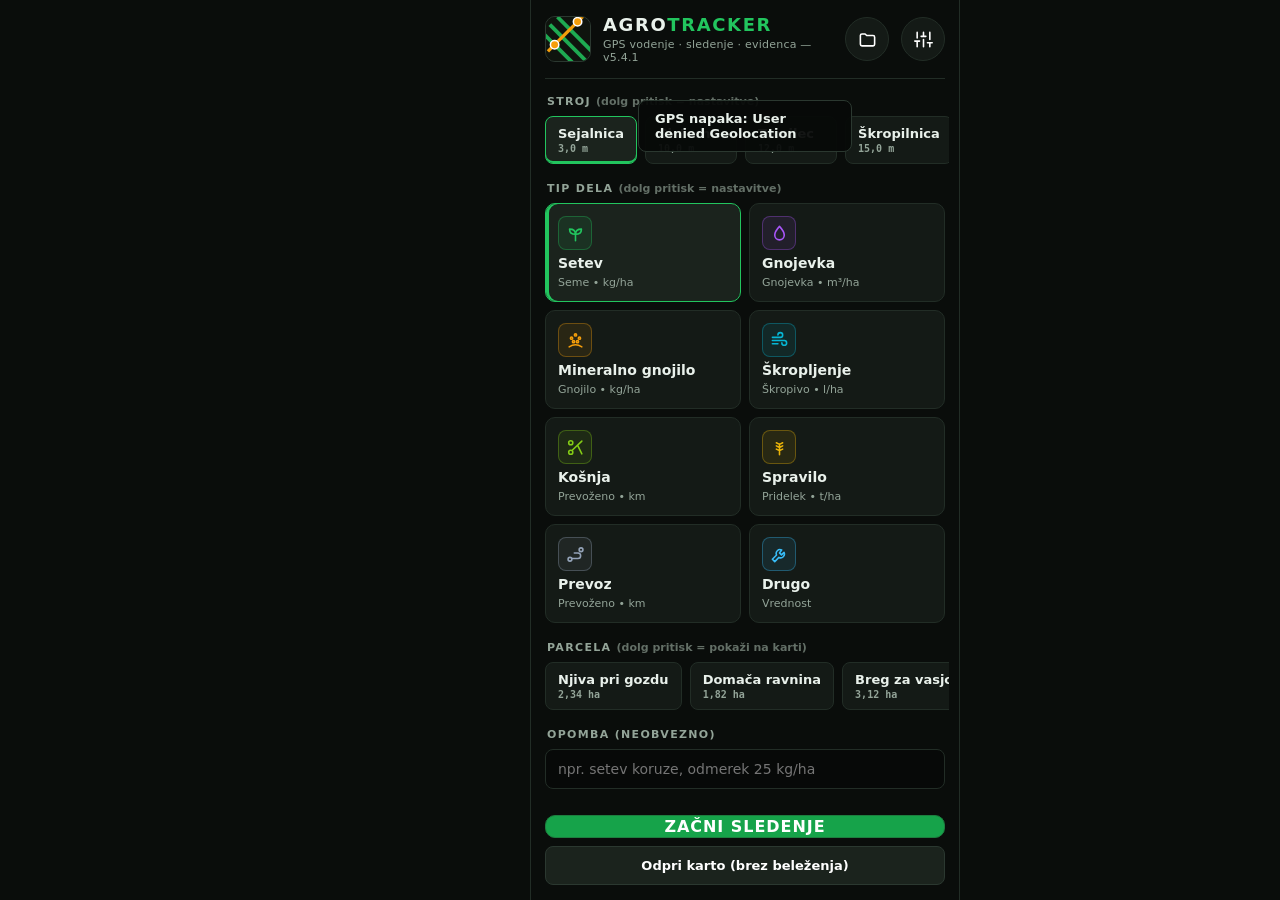
==== commit 1456aee2: "v5.4.1: vidna zgodovina in demo setve" ====
--- a/index.html
+++ b/index.html
@@ -55,7 +55,7 @@
       </div>
       <div style="flex:1">
         <div class="home-title">AGRO<em>TRACKER</em></div>
-        <div class="home-sub">GPS vodenje · sledenje · evidenca — v5.4</div>
+        <div class="home-sub">GPS vodenje · sledenje · evidenca — v5.4.1</div>
       </div>
       <button class="iconbtn circle" id="homeHistoryBtn" title="Zgodovina"><svg class="icon"><use href="#i-folder"/></svg></button>
       <button class="iconbtn circle" id="homeSettingsBtn" title="Nastavitve"><svg class="icon"><use href="#i-sliders"/></svg></button>
@@ -83,6 +83,27 @@
 
     <button class="start-btn" id="homeStartBtn">Začni sledenje</button>
     <button class="minibtn" id="homeMapBtn" style="width:100%;margin-top:8px">Odpri karto (brez beleženja)</button>
+
+    <div class="section home-records">
+      <div class="section-label">Evidenca in predogled</div>
+      <button class="history-main-btn" id="homeHistoryMainBtn"><svg class="icon"><use href="#i-folder"/></svg><span><strong>Zgodovina opravil</strong><small>ha · poraba · odmerek · čas · ha/h</small></span></button>
+      <div class="demo-summary-card">
+        <div class="demo-head"><strong>30-min primer setve</strong><span>SIMULACIJA</span></div>
+        <div class="demo-metrics">
+          <div><b>1,11</b><small>ha</small></div><div><b>22,0</b><small>kg semena</small></div><div><b>19,9</b><small>kg/ha dej.</small></div>
+          <div><b>20,0</b><small>kg/ha cilj</small></div><div><b>2,27</b><small>ha/h</small></div><div><b>47</b><small>% parcele</small></div>
+        </div>
+        <button class="minibtn" id="homeSeederDemoBtn" style="width:100%">Odpri podrobnosti 30-min primera</button>
+      </div>
+    </div>
+
+    <div class="section">
+      <div class="section-label">Povezava s sejalnico</div>
+      <div class="card connection-note">
+        <div class="rowline"><strong>Trenutno še ni neposredne povezave</strong><span class="status-chip warn">Wi‑Fi v pripravi</span></div>
+        <div class="hint" style="margin:8px 0 0">Sedanji firmware sejalnice ne oddaja AgroTracker telemetrije. Zadnji ESP32-S2 nima Bluetootha, zato bo prava povezava narejena prek Wi‑Fi/hotspota. Podatke lahko do takrat pregleduješ v demo načinu in zgodovini.</div>
+      </div>
+    </div>
 
     <div class="section" style="margin-top:20px" id="seasonSection">
       <div class="section-label">Sezona <span id="seasonYear"></span></div>
@@ -175,7 +196,7 @@
 
         <div class="card">
           <h3>ESP32 (BLE)</h3>
-          <div class="hint">Povezava na stroj preko modula ESP32. Zahteva Chrome na Androidu.</div>
+          <div class="hint">Za module, ki podpirajo BLE. Trenutna sejalnica z ESP32-S2 BLE nima; zanjo bo povezava prek Wi‑Fi.</div>
           <div id="drawerBleUnsupported" class="note" style="display:none;margin-bottom:8px;color:var(--warn)">Brskalnik ne podpira Web Bluetooth.</div>
           <div class="rowline"><span class="small muted">Stanje</span><strong id="drawerBleStatus">ni povezano</strong></div>
           <button class="minibtn" id="drawerBleBtn" style="width:100%">Poveži</button>
@@ -297,7 +318,7 @@
 
     <div class="card">
       <h3>BLE povezava</h3>
-      <div class="hint">Modul ESP32 na stroju pošilja telemetrijo.</div>
+      <div class="hint">Za stroje z BLE modulom. Trenutna sejalnica z ESP32-S2 BLE ne podpira; zanjo je predvidena Wi‑Fi povezava.</div>
       <div class="rowline"><span class="small muted">Stanje</span><strong id="settingsBleStatus">—</strong></div>
       <button class="minibtn" id="settingsBleBtn" style="width:100%">Poveži</button>
       <label class="toggle" style="margin-top:10px"><span>Uporabi "aktiven" signal stroja (iz BLE)</span><input type="checkbox" id="settingsUseBleActive"></label>
@@ -330,7 +351,7 @@
     <div class="card">
       <h3>O aplikaciji</h3>
       <div class="note">
-        AgroTracker v5.4 — GPS vodenje (AB linije + lightbar), 2D/3D karta s terenom, sledenje obdelanim površinam in GERK evidenca opravil.<br>
+        AgroTracker v5.4.1 — GPS vodenje (AB linije + lightbar), 2D/3D karta s terenom, sledenje obdelanim površinam in GERK evidenca opravil.<br>
         Povezava z ESP32 modulom preko Web Bluetooth.<br><br>
         <strong>Brskalnik:</strong> <span id="settingsBrowser" class="small muted"></span><br>
         <strong>Nameščeno:</strong> <span id="settingsCacheVer" class="small muted">—</span>
--- a/css/app.css
+++ b/css/app.css
@@ -381,3 +381,10 @@
 .bigbtn.work-off{background:#374151;border-color:#4b5563}
 
 .lp-hint{text-transform:none;letter-spacing:0;font-weight:600;opacity:.65}
+
+/* v5.4.1 — bolj vidna evidenca in varen demo na domačem zaslonu */
+.home-records{margin-top:20px}
+.history-main-btn{width:100%;display:flex;align-items:center;gap:12px;padding:14px;border:1px solid #22c55e66;border-radius:var(--radius-m);background:linear-gradient(135deg,#22c55e18,var(--panel));color:var(--text);text-align:left}
+.history-main-btn .icon{width:24px;height:24px;color:var(--accent);flex:0 0 auto}.history-main-btn span{display:flex;flex-direction:column;gap:3px}.history-main-btn strong{font-size:15px}.history-main-btn small{font-size:11px;color:var(--muted);font-weight:600}
+.demo-summary-card{margin-top:8px;padding:12px;border:1px dashed #f59e0b77;border-radius:var(--radius-m);background:#f59e0b0c}.demo-head{display:flex;justify-content:space-between;align-items:center;gap:10px;margin-bottom:10px}.demo-head strong{font-size:13px}.demo-head span,.status-chip{font-size:9px;font-weight:900;letter-spacing:.08em;padding:4px 7px;border-radius:999px;background:#f59e0b22;color:var(--warn);white-space:nowrap}
+.demo-metrics{display:grid;grid-template-columns:repeat(3,1fr);gap:6px;margin-bottom:10px}.demo-metrics div{padding:8px 5px;border-radius:8px;background:var(--panel);text-align:center}.demo-metrics b{display:block;font-size:15px}.demo-metrics small{display:block;margin-top:2px;font-size:9px;color:var(--muted);line-height:1.15}.connection-note{border:1px solid #f59e0b33}
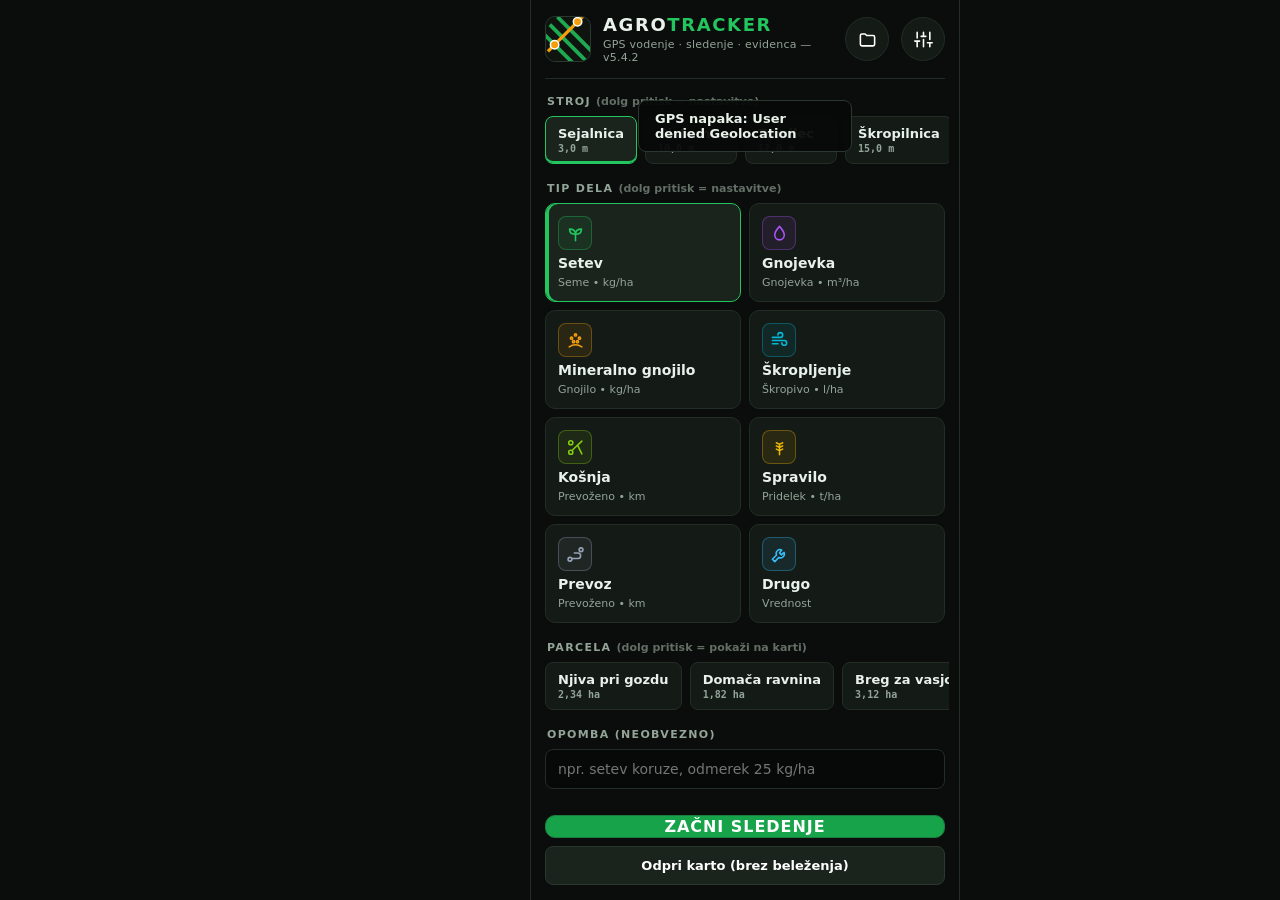
==== commit 2947f617: "v5.4.2: ziv monitor simulacije setve" ====
--- a/index.html
+++ b/index.html
@@ -55,7 +55,7 @@
       </div>
       <div style="flex:1">
         <div class="home-title">AGRO<em>TRACKER</em></div>
-        <div class="home-sub">GPS vodenje · sledenje · evidenca — v5.4.1</div>
+        <div class="home-sub">GPS vodenje · sledenje · evidenca — v5.4.2</div>
       </div>
       <button class="iconbtn circle" id="homeHistoryBtn" title="Zgodovina"><svg class="icon"><use href="#i-folder"/></svg></button>
       <button class="iconbtn circle" id="homeSettingsBtn" title="Nastavitve"><svg class="icon"><use href="#i-sliders"/></svg></button>
@@ -351,7 +351,7 @@
     <div class="card">
       <h3>O aplikaciji</h3>
       <div class="note">
-        AgroTracker v5.4.1 — GPS vodenje (AB linije + lightbar), 2D/3D karta s terenom, sledenje obdelanim površinam in GERK evidenca opravil.<br>
+        AgroTracker v5.4.2 — GPS vodenje (AB linije + lightbar), 2D/3D karta s terenom, sledenje obdelanim površinam in GERK evidenca opravil.<br>
         Povezava z ESP32 modulom preko Web Bluetooth.<br><br>
         <strong>Brskalnik:</strong> <span id="settingsBrowser" class="small muted"></span><br>
         <strong>Nameščeno:</strong> <span id="settingsCacheVer" class="small muted">—</span>
--- a/css/app.css
+++ b/css/app.css
@@ -388,3 +388,6 @@
 .history-main-btn .icon{width:24px;height:24px;color:var(--accent);flex:0 0 auto}.history-main-btn span{display:flex;flex-direction:column;gap:3px}.history-main-btn strong{font-size:15px}.history-main-btn small{font-size:11px;color:var(--muted);font-weight:600}
 .demo-summary-card{margin-top:8px;padding:12px;border:1px dashed #f59e0b77;border-radius:var(--radius-m);background:#f59e0b0c}.demo-head{display:flex;justify-content:space-between;align-items:center;gap:10px;margin-bottom:10px}.demo-head strong{font-size:13px}.demo-head span,.status-chip{font-size:9px;font-weight:900;letter-spacing:.08em;padding:4px 7px;border-radius:999px;background:#f59e0b22;color:var(--warn);white-space:nowrap}
 .demo-metrics{display:grid;grid-template-columns:repeat(3,1fr);gap:6px;margin-bottom:10px}.demo-metrics div{padding:8px 5px;border-radius:8px;background:var(--panel);text-align:center}.demo-metrics b{display:block;font-size:15px}.demo-metrics small{display:block;margin-top:2px;font-size:9px;color:var(--muted);line-height:1.15}.connection-note{border:1px solid #f59e0b33}
+
+/* v5.4.2 — monitor 30-min simulacije setve */
+.seeder-monitor-head{display:flex;justify-content:space-between;align-items:flex-start;gap:10px;margin-bottom:10px}.seeder-monitor-title{font-size:16px;font-weight:900}.live-chip{display:inline-block;margin-left:5px;padding:3px 6px;border-radius:999px;background:#ef444422;color:#ef4444;font-size:9px;letter-spacing:.08em;vertical-align:2px}.seeder-monitor-clock{font-variant-numeric:tabular-nums;font-size:12px;font-weight:800;color:var(--muted);white-space:nowrap}.seeder-live-grid{display:grid;grid-template-columns:repeat(3,1fr);gap:6px}.seeder-live{min-width:0;padding:9px 6px;border:1px solid var(--border);border-radius:10px;background:var(--panel);text-align:center}.seeder-live.primary{border-color:#22c55e66;background:#22c55e12}.seeder-live b{display:block;font-size:16px;font-variant-numeric:tabular-nums}.seeder-live small{display:block;margin-top:2px;font-size:9px;color:var(--muted);line-height:1.15}.seeder-state-row{display:flex;align-items:center;gap:10px;flex-wrap:wrap;margin:9px 0;font-size:11px;color:var(--muted)}.status-chip.ok{background:#22c55e22;color:#22c55e}.seeder-chart-card{margin-top:8px;padding:8px;border:1px solid var(--border);border-radius:10px;background:var(--panel)}.seeder-chart-title{display:flex;justify-content:space-between;font-size:11px;font-weight:800;margin-bottom:4px}.seeder-chart-title span{color:var(--muted);font-weight:600}.seeder-chart-card canvas{display:block;width:100%;max-width:100%}@media(max-width:380px){.seeder-live-grid{grid-template-columns:repeat(2,1fr)}.seeder-monitor-head{display:block}.seeder-monitor-clock{margin-top:4px}}
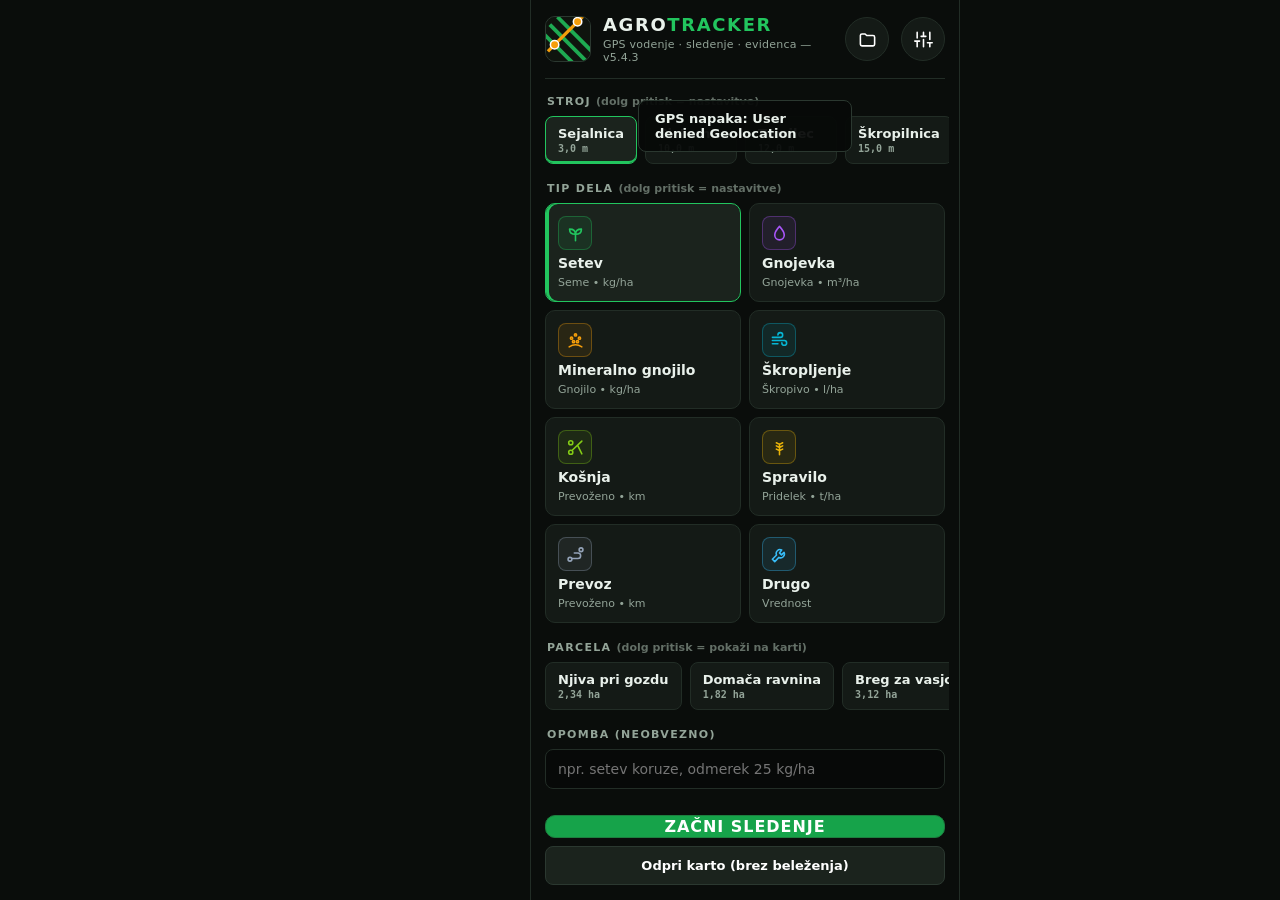
==== commit 19afebaa: "v5.4.3: stabilen monitor setve na svojem pogledu" ====
--- a/index.html
+++ b/index.html
@@ -55,7 +55,7 @@
       </div>
       <div style="flex:1">
         <div class="home-title">AGRO<em>TRACKER</em></div>
-        <div class="home-sub">GPS vodenje · sledenje · evidenca — v5.4.2</div>
+        <div class="home-sub">GPS vodenje · sledenje · evidenca — v5.4.3</div>
       </div>
       <button class="iconbtn circle" id="homeHistoryBtn" title="Zgodovina"><svg class="icon"><use href="#i-folder"/></svg></button>
       <button class="iconbtn circle" id="homeSettingsBtn" title="Nastavitve"><svg class="icon"><use href="#i-sliders"/></svg></button>
@@ -91,9 +91,9 @@
         <div class="demo-head"><strong>30-min primer setve</strong><span>SIMULACIJA</span></div>
         <div class="demo-metrics">
           <div><b>1,11</b><small>ha</small></div><div><b>22,0</b><small>kg semena</small></div><div><b>19,9</b><small>kg/ha dej.</small></div>
-          <div><b>20,0</b><small>kg/ha cilj</small></div><div><b>2,27</b><small>ha/h</small></div><div><b>47</b><small>% parcele</small></div>
-        </div>
-        <button class="minibtn" id="homeSeederDemoBtn" style="width:100%">Odpri podrobnosti 30-min primera</button>
+          <div><b>20,0</b><small>kg/ha cilj</small></div><div><b>2,26</b><small>ha/h</small></div><div><b>47</b><small>% parcele</small></div>
+        </div>
+        <button class="minibtn" id="homeSeederDemoBtn" style="width:100%">Odpri monitor 30-min primera</button>
       </div>
     </div>
 
@@ -117,6 +117,57 @@
         <button class="quick-btn" id="homeSettingsBtn2"><svg class="icon"><use href="#i-sliders"/></svg><span>Nastavitve</span></button>
         <button class="quick-btn" id="homeInstallBtn"><svg class="icon"><use href="#i-download"/></svg><span>Namesti</span></button>
       </div>
+    </div>
+  </section>
+
+  <!-- ========== SEEDER MONITOR VIEW ========== -->
+  <section id="view-seeder" class="view seeder-page">
+    <div class="nav-back seeder-page-nav">
+      <button class="iconbtn" id="seederBackBtn" title="Nazaj"><svg class="icon"><use href="#i-back"/></svg></button>
+      <div class="title">Monitor setve</div>
+      <span class="live-chip">SIM LIVE</span>
+    </div>
+    <div class="seeder-page-body">
+      <div class="seeder-monitor-head">
+        <div>
+          <div class="seeder-monitor-title">30-min primer setve</div>
+          <div class="small muted">Stabilen 60× replay · 30 min v približno 30 s</div>
+        </div>
+        <div class="seeder-monitor-clock" id="sdClock">00:00 / 30:00</div>
+      </div>
+      <div class="seeder-progress"><div id="sdProgress"></div></div>
+      <div class="seeder-live-grid">
+        <div class="seeder-live primary"><b id="sdRate">20,0</b><small>kg/ha dejansko</small></div>
+        <div class="seeder-live"><b id="sdTarget">20,0</b><small>kg/ha cilj</small></div>
+        <div class="seeder-live"><b id="sdDev">0,0 %</b><small>odklon</small></div>
+        <div class="seeder-live"><b id="sdSpeed">7,2</b><small>km/h</small></div>
+        <div class="seeder-live"><b id="sdArea">0,000</b><small>ha posejano</small></div>
+        <div class="seeder-live"><b id="sdSeed">0,0</b><small>kg semena</small></div>
+      </div>
+      <div class="seeder-state-row"><span id="sdState" class="status-chip ok">SEJE</span><span id="sdAvg">povp. — kg/ha</span><span id="sdHaH">— ha/h</span></div>
+      <div class="seeder-page-chart">
+        <div class="seeder-chart-title"><strong>Odmerek</strong><span><i class="legend-line actual"></i>dejanski <i class="legend-line target"></i>cilj</span></div>
+        <svg id="sdRateChart" viewBox="0 0 600 230" role="img" aria-label="Graf dejanskega in ciljnega odmerka skozi 30 minut">
+          <defs><clipPath id="sdRateClip"><rect id="sdRateClipRect" x="50" y="18" width="0" height="174"/></clipPath></defs>
+          <g class="chart-grid"><line x1="50" y1="18" x2="580" y2="18"/><line x1="50" y1="76" x2="580" y2="76"/><line x1="50" y1="134" x2="580" y2="134"/><line x1="50" y1="192" x2="580" y2="192"/></g>
+          <g class="chart-axis"><text x="8" y="23">22</text><text x="8" y="81">20</text><text x="8" y="139">18</text><text x="8" y="197">16</text><text x="47" y="218">0</text><text x="216" y="218">10</text><text x="392" y="218">20</text><text x="548" y="218">30 min</text></g>
+          <line class="chart-target" x1="50" y1="76" x2="580" y2="76"/>
+          <g clip-path="url(#sdRateClip)"><path id="sdRatePath" class="chart-actual" d=""/></g>
+          <line id="sdRateCursor" class="chart-cursor" x1="50" y1="18" x2="50" y2="192"/>
+        </svg>
+      </div>
+      <div class="seeder-page-chart compact">
+        <div class="seeder-chart-title"><strong>Hitrost</strong><span>km/h</span></div>
+        <svg id="sdSpeedChart" viewBox="0 0 600 170" role="img" aria-label="Graf hitrosti skozi 30 minut">
+          <defs><clipPath id="sdSpeedClip"><rect id="sdSpeedClipRect" x="50" y="18" width="0" height="112"/></clipPath></defs>
+          <g class="chart-grid"><line x1="50" y1="18" x2="580" y2="18"/><line x1="50" y1="74" x2="580" y2="74"/><line x1="50" y1="130" x2="580" y2="130"/></g>
+          <g class="chart-axis"><text x="8" y="23">10</text><text x="15" y="79">5</text><text x="15" y="135">0</text><text x="47" y="158">0</text><text x="216" y="158">10</text><text x="392" y="158">20</text><text x="548" y="158">30 min</text></g>
+          <g clip-path="url(#sdSpeedClip)"><path id="sdSpeedPath" class="chart-speed" d=""/></g>
+          <line id="sdSpeedCursor" class="chart-cursor" x1="50" y1="18" x2="50" y2="130"/>
+        </svg>
+      </div>
+      <div class="seeder-monitor-actions"><button class="minibtn" id="sdPause">Pavza</button><button class="minibtn" id="sdRestart">Ponovi</button></div>
+      <div class="note">Simulacija ne zapisuje ničesar med prave seje. Ta isti pogled je pripravljen, da pozneje namesto simulacije prikazuje Wi‑Fi telemetrijo sejalnice.</div>
     </div>
   </section>
 
@@ -351,7 +402,7 @@
     <div class="card">
       <h3>O aplikaciji</h3>
       <div class="note">
-        AgroTracker v5.4.2 — GPS vodenje (AB linije + lightbar), 2D/3D karta s terenom, sledenje obdelanim površinam in GERK evidenca opravil.<br>
+        AgroTracker v5.4.3 — GPS vodenje (AB linije + lightbar), 2D/3D karta s terenom, sledenje obdelanim površinam in GERK evidenca opravil.<br>
         Povezava z ESP32 modulom preko Web Bluetooth.<br><br>
         <strong>Brskalnik:</strong> <span id="settingsBrowser" class="small muted"></span><br>
         <strong>Nameščeno:</strong> <span id="settingsCacheVer" class="small muted">—</span>
--- a/css/app.css
+++ b/css/app.css
@@ -389,5 +389,16 @@
 .demo-summary-card{margin-top:8px;padding:12px;border:1px dashed #f59e0b77;border-radius:var(--radius-m);background:#f59e0b0c}.demo-head{display:flex;justify-content:space-between;align-items:center;gap:10px;margin-bottom:10px}.demo-head strong{font-size:13px}.demo-head span,.status-chip{font-size:9px;font-weight:900;letter-spacing:.08em;padding:4px 7px;border-radius:999px;background:#f59e0b22;color:var(--warn);white-space:nowrap}
 .demo-metrics{display:grid;grid-template-columns:repeat(3,1fr);gap:6px;margin-bottom:10px}.demo-metrics div{padding:8px 5px;border-radius:8px;background:var(--panel);text-align:center}.demo-metrics b{display:block;font-size:15px}.demo-metrics small{display:block;margin-top:2px;font-size:9px;color:var(--muted);line-height:1.15}.connection-note{border:1px solid #f59e0b33}
 
-/* v5.4.2 — monitor 30-min simulacije setve */
-.seeder-monitor-head{display:flex;justify-content:space-between;align-items:flex-start;gap:10px;margin-bottom:10px}.seeder-monitor-title{font-size:16px;font-weight:900}.live-chip{display:inline-block;margin-left:5px;padding:3px 6px;border-radius:999px;background:#ef444422;color:#ef4444;font-size:9px;letter-spacing:.08em;vertical-align:2px}.seeder-monitor-clock{font-variant-numeric:tabular-nums;font-size:12px;font-weight:800;color:var(--muted);white-space:nowrap}.seeder-live-grid{display:grid;grid-template-columns:repeat(3,1fr);gap:6px}.seeder-live{min-width:0;padding:9px 6px;border:1px solid var(--border);border-radius:10px;background:var(--panel);text-align:center}.seeder-live.primary{border-color:#22c55e66;background:#22c55e12}.seeder-live b{display:block;font-size:16px;font-variant-numeric:tabular-nums}.seeder-live small{display:block;margin-top:2px;font-size:9px;color:var(--muted);line-height:1.15}.seeder-state-row{display:flex;align-items:center;gap:10px;flex-wrap:wrap;margin:9px 0;font-size:11px;color:var(--muted)}.status-chip.ok{background:#22c55e22;color:#22c55e}.seeder-chart-card{margin-top:8px;padding:8px;border:1px solid var(--border);border-radius:10px;background:var(--panel)}.seeder-chart-title{display:flex;justify-content:space-between;font-size:11px;font-weight:800;margin-bottom:4px}.seeder-chart-title span{color:var(--muted);font-weight:600}.seeder-chart-card canvas{display:block;width:100%;max-width:100%}@media(max-width:380px){.seeder-live-grid{grid-template-columns:repeat(2,1fr)}.seeder-monitor-head{display:block}.seeder-monitor-clock{margin-top:4px}}
+/* v5.4.3 — stabilen monitor setve kot lasten pogled */
+.seeder-page{padding-bottom:calc(env(safe-area-inset-bottom,0px) + 22px)}
+.seeder-page-nav{position:sticky;top:0;z-index:20;background:color-mix(in srgb,var(--bg) 94%,transparent);backdrop-filter:blur(10px)}
+.seeder-page-body{max-width:760px;margin:0 auto;padding:12px 12px 24px}
+.seeder-monitor-head{display:flex;justify-content:space-between;align-items:flex-start;gap:12px;margin-bottom:9px}
+.seeder-monitor-title{font-size:19px;font-weight:900}.live-chip{display:inline-block;padding:4px 7px;border-radius:999px;background:#ef444422;color:#ef4444;font-size:9px;font-weight:900;letter-spacing:.08em;white-space:nowrap}
+.seeder-monitor-clock{font-variant-numeric:tabular-nums;font-size:13px;font-weight:900;color:var(--text);white-space:nowrap;padding-top:2px}
+.seeder-progress{height:5px;border-radius:999px;background:var(--border);overflow:hidden;margin:0 0 12px}.seeder-progress>div{height:100%;width:0;background:var(--accent);transition:none}
+.seeder-live-grid{display:grid;grid-template-columns:repeat(3,minmax(0,1fr));gap:7px}.seeder-live{min-width:0;padding:12px 6px;border:1px solid var(--border);border-radius:12px;background:var(--panel);text-align:center}.seeder-live.primary{border-color:#22c55e66;background:#22c55e12}.seeder-live b{display:block;font-size:22px;font-variant-numeric:tabular-nums;line-height:1.05}.seeder-live small{display:block;margin-top:5px;font-size:10px;color:var(--muted);line-height:1.15}.seeder-state-row{display:flex;align-items:center;gap:12px;flex-wrap:wrap;margin:11px 0 8px;font-size:12px;color:var(--muted)}.status-chip.ok{background:#22c55e22;color:#22c55e}
+.seeder-page-chart{margin-top:10px;padding:10px 10px 6px;border:1px solid var(--border);border-radius:12px;background:var(--panel);overflow:hidden}.seeder-page-chart.compact{margin-top:8px}.seeder-chart-title{display:flex;justify-content:space-between;align-items:center;gap:8px;font-size:12px;margin-bottom:4px}.seeder-chart-title strong{font-size:13px}.seeder-chart-title span{color:var(--muted);font-weight:600;white-space:nowrap}.seeder-page-chart svg{display:block;width:100%;height:auto;overflow:visible}.chart-grid line{stroke:var(--border);stroke-width:1}.chart-axis text{fill:var(--muted);font:12px system-ui,sans-serif}.chart-target{stroke:#f59e0b;stroke-width:2;stroke-dasharray:8 7;vector-effect:non-scaling-stroke}.chart-actual{fill:none;stroke:#22c55e;stroke-width:3;stroke-linecap:round;stroke-linejoin:round;vector-effect:non-scaling-stroke}.chart-speed{fill:none;stroke:#38bdf8;stroke-width:3;stroke-linecap:round;vector-effect:non-scaling-stroke}.chart-cursor{stroke:var(--text);stroke-width:1;stroke-dasharray:3 5;opacity:.55;vector-effect:non-scaling-stroke}.legend-line{display:inline-block;width:16px;height:2px;margin:0 4px 3px 8px;vertical-align:middle}.legend-line.actual{background:#22c55e}.legend-line.target{background:#f59e0b;border-top:1px dashed #f59e0b}
+.seeder-monitor-actions{display:grid;grid-template-columns:1fr 1fr;gap:8px;margin:10px 0}.seeder-monitor-actions .minibtn{min-height:46px;font-weight:800}
+@media(max-width:520px){.seeder-page-body{padding:10px 9px 20px}.seeder-live-grid{grid-template-columns:repeat(2,minmax(0,1fr))}.seeder-live b{font-size:21px}.seeder-monitor-head{align-items:flex-end}.seeder-page-chart{padding:8px 7px 4px}}
+@media(max-width:350px){.seeder-monitor-head{display:block}.seeder-monitor-clock{margin-top:5px}.seeder-chart-title{align-items:flex-start}.seeder-chart-title span{white-space:normal;text-align:right}}
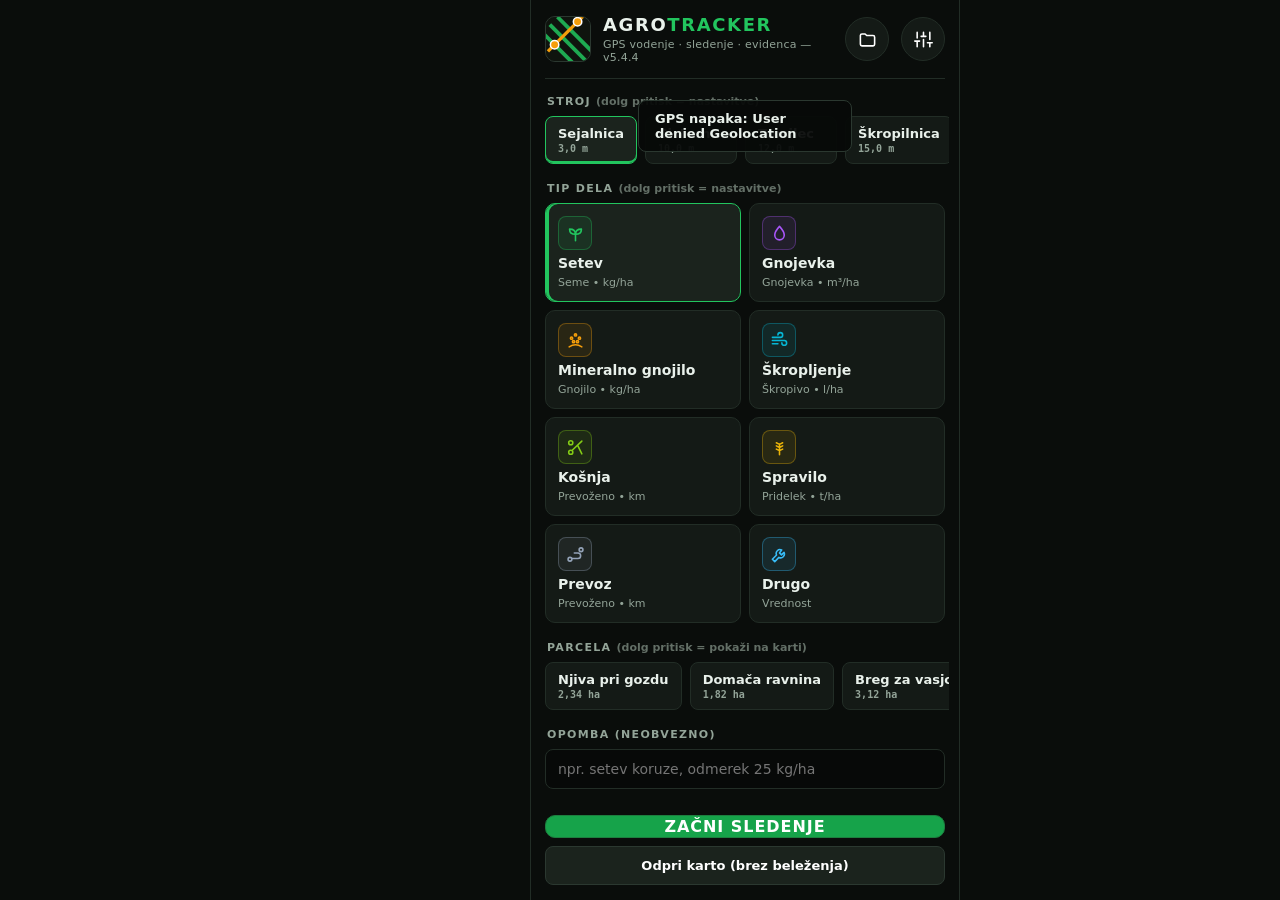
==== commit f28fc1eb: "v5.4.4: keep screen awake during tracking" ====
--- a/index.html
+++ b/index.html
@@ -55,7 +55,7 @@
       </div>
       <div style="flex:1">
         <div class="home-title">AGRO<em>TRACKER</em></div>
-        <div class="home-sub">GPS vodenje · sledenje · evidenca — v5.4.3</div>
+        <div class="home-sub">GPS vodenje · sledenje · evidenca — v5.4.4</div>
       </div>
       <button class="iconbtn circle" id="homeHistoryBtn" title="Zgodovina"><svg class="icon"><use href="#i-folder"/></svg></button>
       <button class="iconbtn circle" id="homeSettingsBtn" title="Nastavitve"><svg class="icon"><use href="#i-sliders"/></svg></button>
@@ -188,7 +188,7 @@
       <div class="hud-line sm"><span id="mapMachineName">—</span> <span id="setTarget" class="hud-stat ok"></span> <span id="rxTarget" class="hud-stat warn"></span></div>
       <div class="hud-line sm field-summary" id="fieldSummary">—</div>
       <div class="hud-line tiny">
-        <span id="gpsPill" class="hud-stat">Brez GPS</span><span class="hud-dot">·</span><span id="blePill" class="hud-stat">Brez stroja</span><span class="hud-dot">·</span><span id="onlinePill" class="hud-stat">—</span><span class="hud-dot">·</span><span id="trackingBadge" class="hud-stat off">Ustavljeno</span>
+        <span id="gpsPill" class="hud-stat">Brez GPS</span><span class="hud-dot">·</span><span id="blePill" class="hud-stat">Brez stroja</span><span class="hud-dot">·</span><span id="onlinePill" class="hud-stat">—</span><span class="hud-dot">·</span><span id="wakePill" class="hud-stat off">Zaslon —</span><span class="hud-dot">·</span><span id="trackingBadge" class="hud-stat off">Ustavljeno</span>
       </div>
     </div>
 
@@ -402,7 +402,7 @@
     <div class="card">
       <h3>O aplikaciji</h3>
       <div class="note">
-        AgroTracker v5.4.3 — GPS vodenje (AB linije + lightbar), 2D/3D karta s terenom, sledenje obdelanim površinam in GERK evidenca opravil.<br>
+        AgroTracker v5.4.4 — GPS vodenje (AB linije + lightbar), 2D/3D karta s terenom, sledenje obdelanim površinam in GERK evidenca opravil.<br>
         Povezava z ESP32 modulom preko Web Bluetooth.<br><br>
         <strong>Brskalnik:</strong> <span id="settingsBrowser" class="small muted"></span><br>
         <strong>Nameščeno:</strong> <span id="settingsCacheVer" class="small muted">—</span>
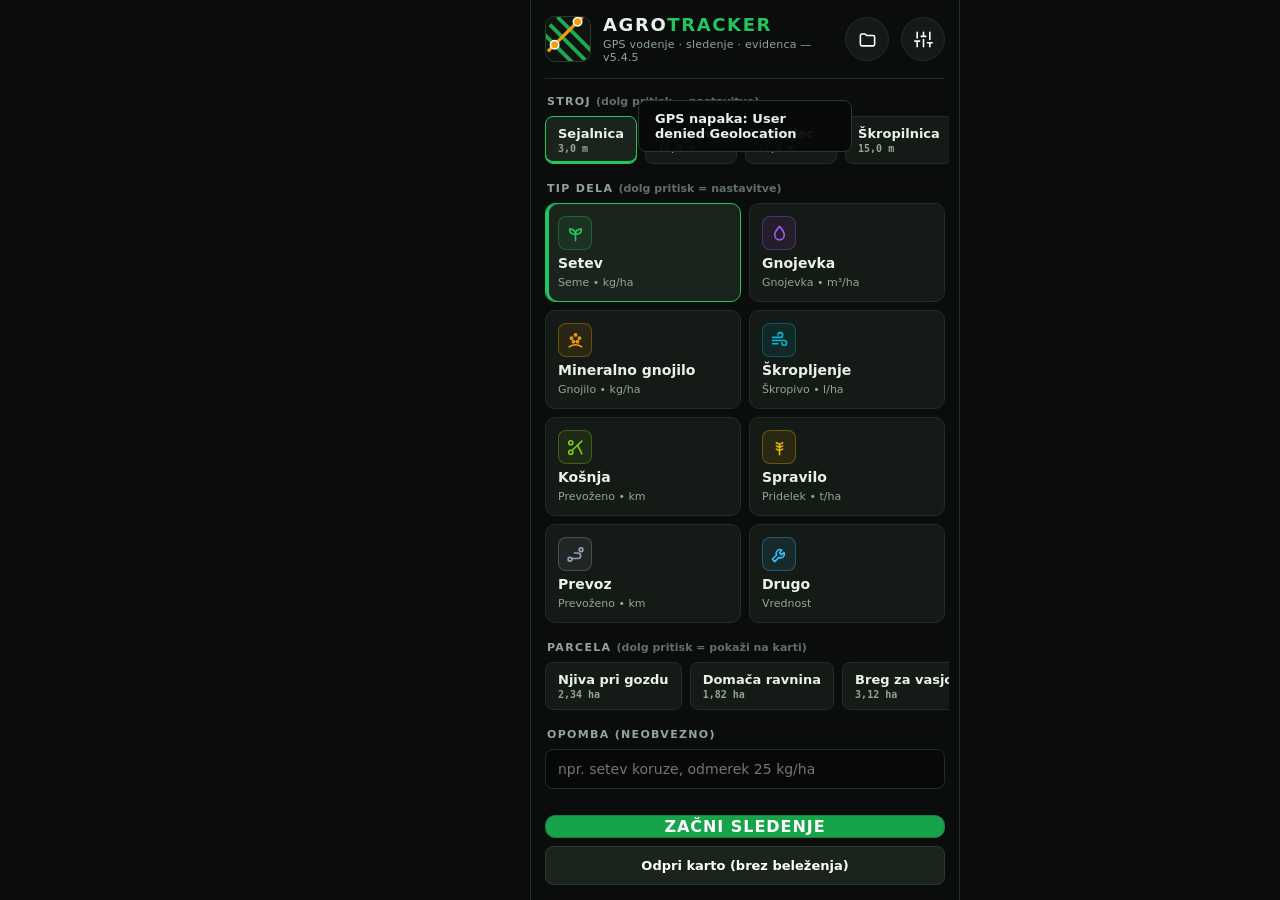
==== commit 9bf758f3: "v5.4.5: configurable screen wake lock" ====
--- a/index.html
+++ b/index.html
@@ -55,7 +55,7 @@
       </div>
       <div style="flex:1">
         <div class="home-title">AGRO<em>TRACKER</em></div>
-        <div class="home-sub">GPS vodenje · sledenje · evidenca — v5.4.4</div>
+        <div class="home-sub">GPS vodenje · sledenje · evidenca — v5.4.5</div>
       </div>
       <button class="iconbtn circle" id="homeHistoryBtn" title="Zgodovina"><svg class="icon"><use href="#i-folder"/></svg></button>
       <button class="iconbtn circle" id="homeSettingsBtn" title="Nastavitve"><svg class="icon"><use href="#i-sliders"/></svg></button>
@@ -353,8 +353,10 @@
     </div>
 
     <div class="card">
-      <h3>Prikaz</h3>
+      <h3>Prikaz in sledenje</h3>
       <label class="toggle"><span>Dnevni način (svetla tema za sonce)</span><input type="checkbox" id="settingsDayMode"></label>
+      <label class="toggle"><span>Med aktivno sejo ne ugašaj zaslona</span><input type="checkbox" id="settingsKeepScreenAwake"></label>
+      <div class="hint" style="margin-top:6px">Ko je vklopljeno, AgroTracker med sledenjem drži zaslon buden. Ročni zaklep ali prehod v drug app je pri PWA še vedno omejen; pravo sledenje v ozadju zahteva Android foreground service.</div>
     </div>
 
     <div class="card">
@@ -402,7 +404,7 @@
     <div class="card">
       <h3>O aplikaciji</h3>
       <div class="note">
-        AgroTracker v5.4.4 — GPS vodenje (AB linije + lightbar), 2D/3D karta s terenom, sledenje obdelanim površinam in GERK evidenca opravil.<br>
+        AgroTracker v5.4.5 — GPS vodenje (AB linije + lightbar), 2D/3D karta s terenom, sledenje obdelanim površinam in GERK evidenca opravil.<br>
         Povezava z ESP32 modulom preko Web Bluetooth.<br><br>
         <strong>Brskalnik:</strong> <span id="settingsBrowser" class="small muted"></span><br>
         <strong>Nameščeno:</strong> <span id="settingsCacheVer" class="small muted">—</span>
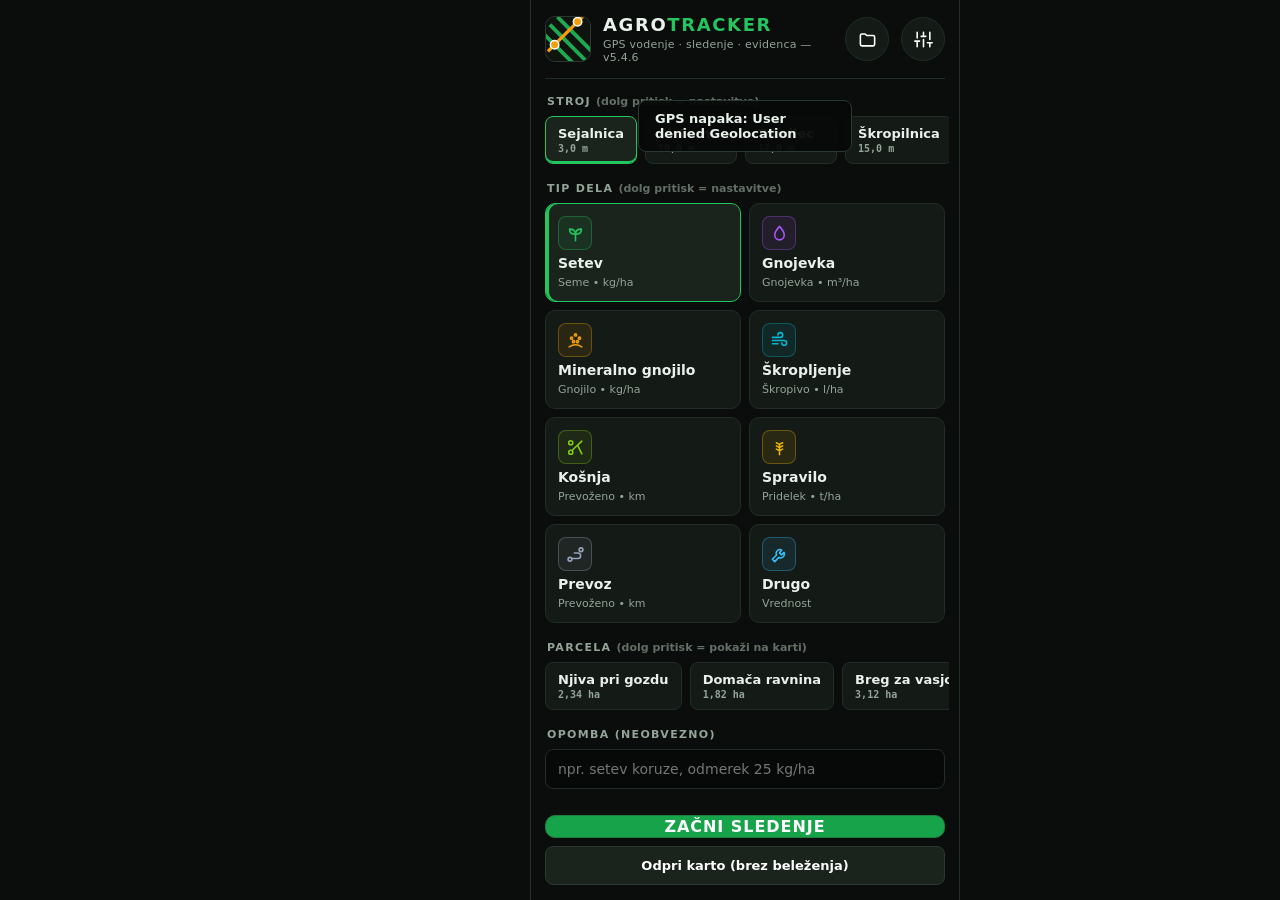
==== commit 19048655: "v5.4.6: Android background GPS service" ====
--- a/index.html
+++ b/index.html
@@ -55,7 +55,7 @@
       </div>
       <div style="flex:1">
         <div class="home-title">AGRO<em>TRACKER</em></div>
-        <div class="home-sub">GPS vodenje · sledenje · evidenca — v5.4.5</div>
+        <div class="home-sub">GPS vodenje · sledenje · evidenca — v5.4.6</div>
       </div>
       <button class="iconbtn circle" id="homeHistoryBtn" title="Zgodovina"><svg class="icon"><use href="#i-folder"/></svg></button>
       <button class="iconbtn circle" id="homeSettingsBtn" title="Nastavitve"><svg class="icon"><use href="#i-sliders"/></svg></button>
@@ -356,7 +356,9 @@
       <h3>Prikaz in sledenje</h3>
       <label class="toggle"><span>Dnevni način (svetla tema za sonce)</span><input type="checkbox" id="settingsDayMode"></label>
       <label class="toggle"><span>Med aktivno sejo ne ugašaj zaslona</span><input type="checkbox" id="settingsKeepScreenAwake"></label>
-      <div class="hint" style="margin-top:6px">Ko je vklopljeno, AgroTracker med sledenjem drži zaslon buden. Ročni zaklep ali prehod v drug app je pri PWA še vedno omejen; pravo sledenje v ozadju zahteva Android foreground service.</div>
+      <label class="toggle"><span>Sledenje GPS v ozadju (Android)</span><input type="checkbox" id="settingsBackgroundTracking"></label>
+      <div class="hint" id="settingsBackgroundStatus" style="margin-top:6px">Preverjam podporo…</div>
+      <a class="minibtn android-download" id="settingsAndroidDownload" href="./downloads/AgroTracker-Android.apk" download>Prenesi Android različico za background GPS</a>
     </div>
 
     <div class="card">
@@ -404,7 +406,7 @@
     <div class="card">
       <h3>O aplikaciji</h3>
       <div class="note">
-        AgroTracker v5.4.5 — GPS vodenje (AB linije + lightbar), 2D/3D karta s terenom, sledenje obdelanim površinam in GERK evidenca opravil.<br>
+        AgroTracker v5.4.6 — GPS vodenje (AB linije + lightbar), 2D/3D karta s terenom, sledenje obdelanim površinam in GERK evidenca opravil.<br>
         Povezava z ESP32 modulom preko Web Bluetooth.<br><br>
         <strong>Brskalnik:</strong> <span id="settingsBrowser" class="small muted"></span><br>
         <strong>Nameščeno:</strong> <span id="settingsCacheVer" class="small muted">—</span>
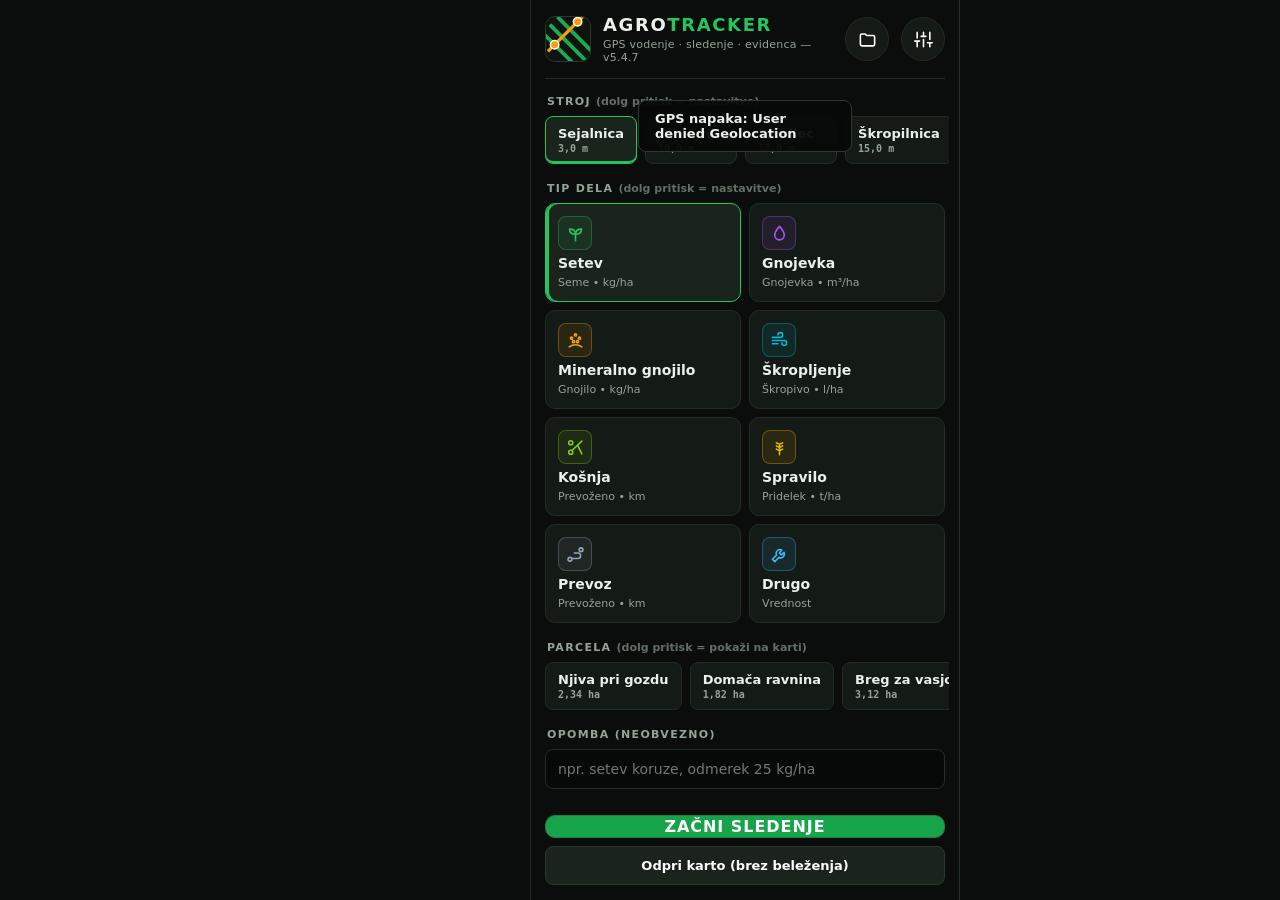
==== commit 5d6c3a85: "v5.4.7: prenos podatkov PWA v Android" ====
--- a/index.html
+++ b/index.html
@@ -55,7 +55,7 @@
       </div>
       <div style="flex:1">
         <div class="home-title">AGRO<em>TRACKER</em></div>
-        <div class="home-sub">GPS vodenje · sledenje · evidenca — v5.4.6</div>
+        <div class="home-sub">GPS vodenje · sledenje · evidenca — v5.4.7</div>
       </div>
       <button class="iconbtn circle" id="homeHistoryBtn" title="Zgodovina"><svg class="icon"><use href="#i-folder"/></svg></button>
       <button class="iconbtn circle" id="homeSettingsBtn" title="Nastavitve"><svg class="icon"><use href="#i-sliders"/></svg></button>
@@ -395,9 +395,13 @@
       <h3>Podatki</h3>
       <div class="rowline"><span class="small muted">Seje</span><strong id="settingsSessionsCount">—</strong></div>
       <div class="rowline"><span class="small muted">Zasedenost</span><strong id="settingsStorageUsage">—</strong></div>
-      <div class="hint" style="margin-top:8px">Izvozi vsebujejo GERK_PID — evidenca je uporabna v drugih programih (dnevnik gnojenja, FADN ipd.).</div>
+      <div class="hint" style="margin-top:8px">Polni lokalni backup vsebuje nastavitve, parcele/GERK, zgodovino sej in sloje. Prenos v Android poteka neposredno med aplikacijama — brez strežnika.</div>
+      <input type="file" id="fileImportBackup" accept=".json,application/json" style="display:none">
       <div class="btn-row">
-        <button class="minibtn" id="settingsExportAllBtn">Backup vseh sej</button>
+        <button class="minibtn primary" id="settingsTransferAndroidBtn">Prenesi podatke v Android app</button>
+        <button class="minibtn" id="settingsFullBackupBtn">Shrani polni backup</button>
+        <button class="minibtn" id="settingsImportBackupBtn">Uvozi polni backup</button>
+        <button class="minibtn" id="settingsExportAllBtn">Backup vseh sej (GeoJSON)</button>
         <button class="minibtn" id="settingsExportCsvBtn">Izvoz CSV (evidenca)</button>
         <button class="minibtn danger" id="settingsResetSettingsBtn">Resetiraj nastavitve</button>
       </div>
@@ -406,7 +410,7 @@
     <div class="card">
       <h3>O aplikaciji</h3>
       <div class="note">
-        AgroTracker v5.4.6 — GPS vodenje (AB linije + lightbar), 2D/3D karta s terenom, sledenje obdelanim površinam in GERK evidenca opravil.<br>
+        AgroTracker v5.4.7 — GPS vodenje (AB linije + lightbar), 2D/3D karta s terenom, sledenje obdelanim površinam in GERK evidenca opravil.<br>
         Povezava z ESP32 modulom preko Web Bluetooth.<br><br>
         <strong>Brskalnik:</strong> <span id="settingsBrowser" class="small muted"></span><br>
         <strong>Nameščeno:</strong> <span id="settingsCacheVer" class="small muted">—</span>
